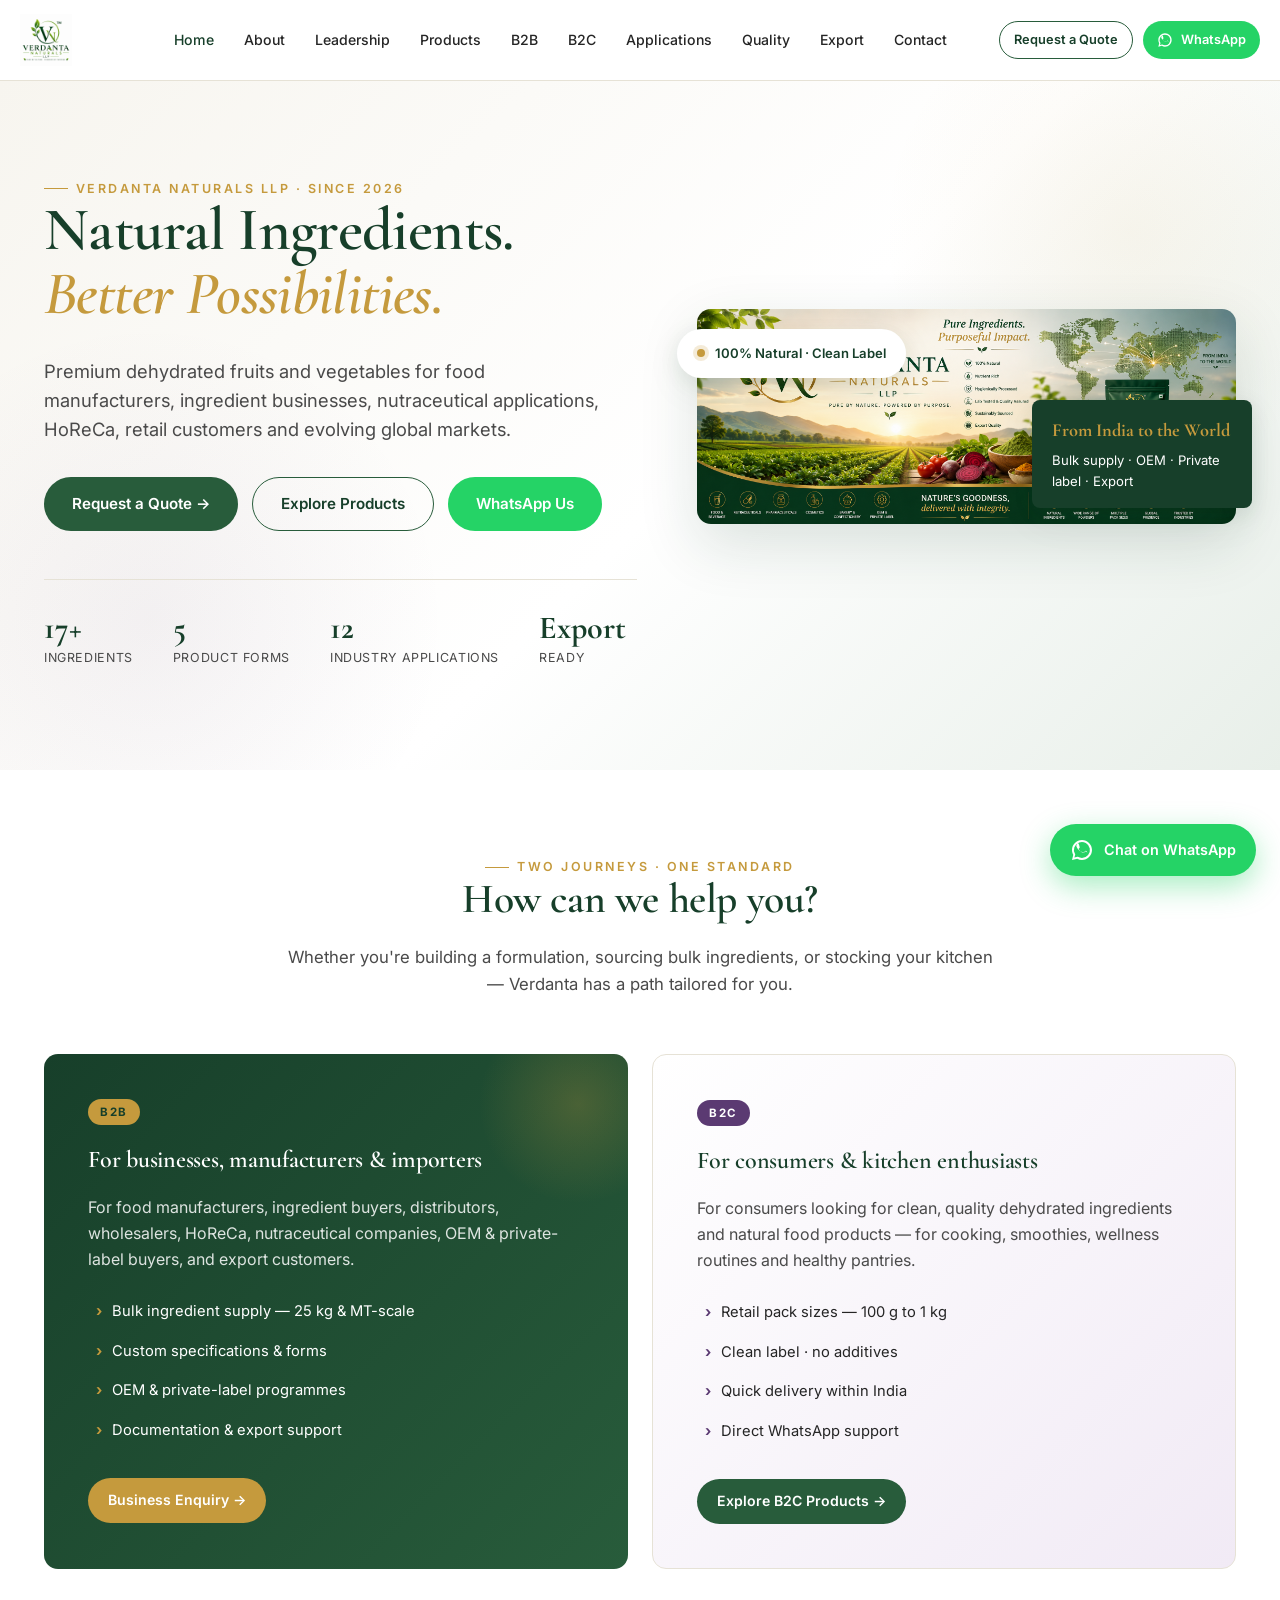
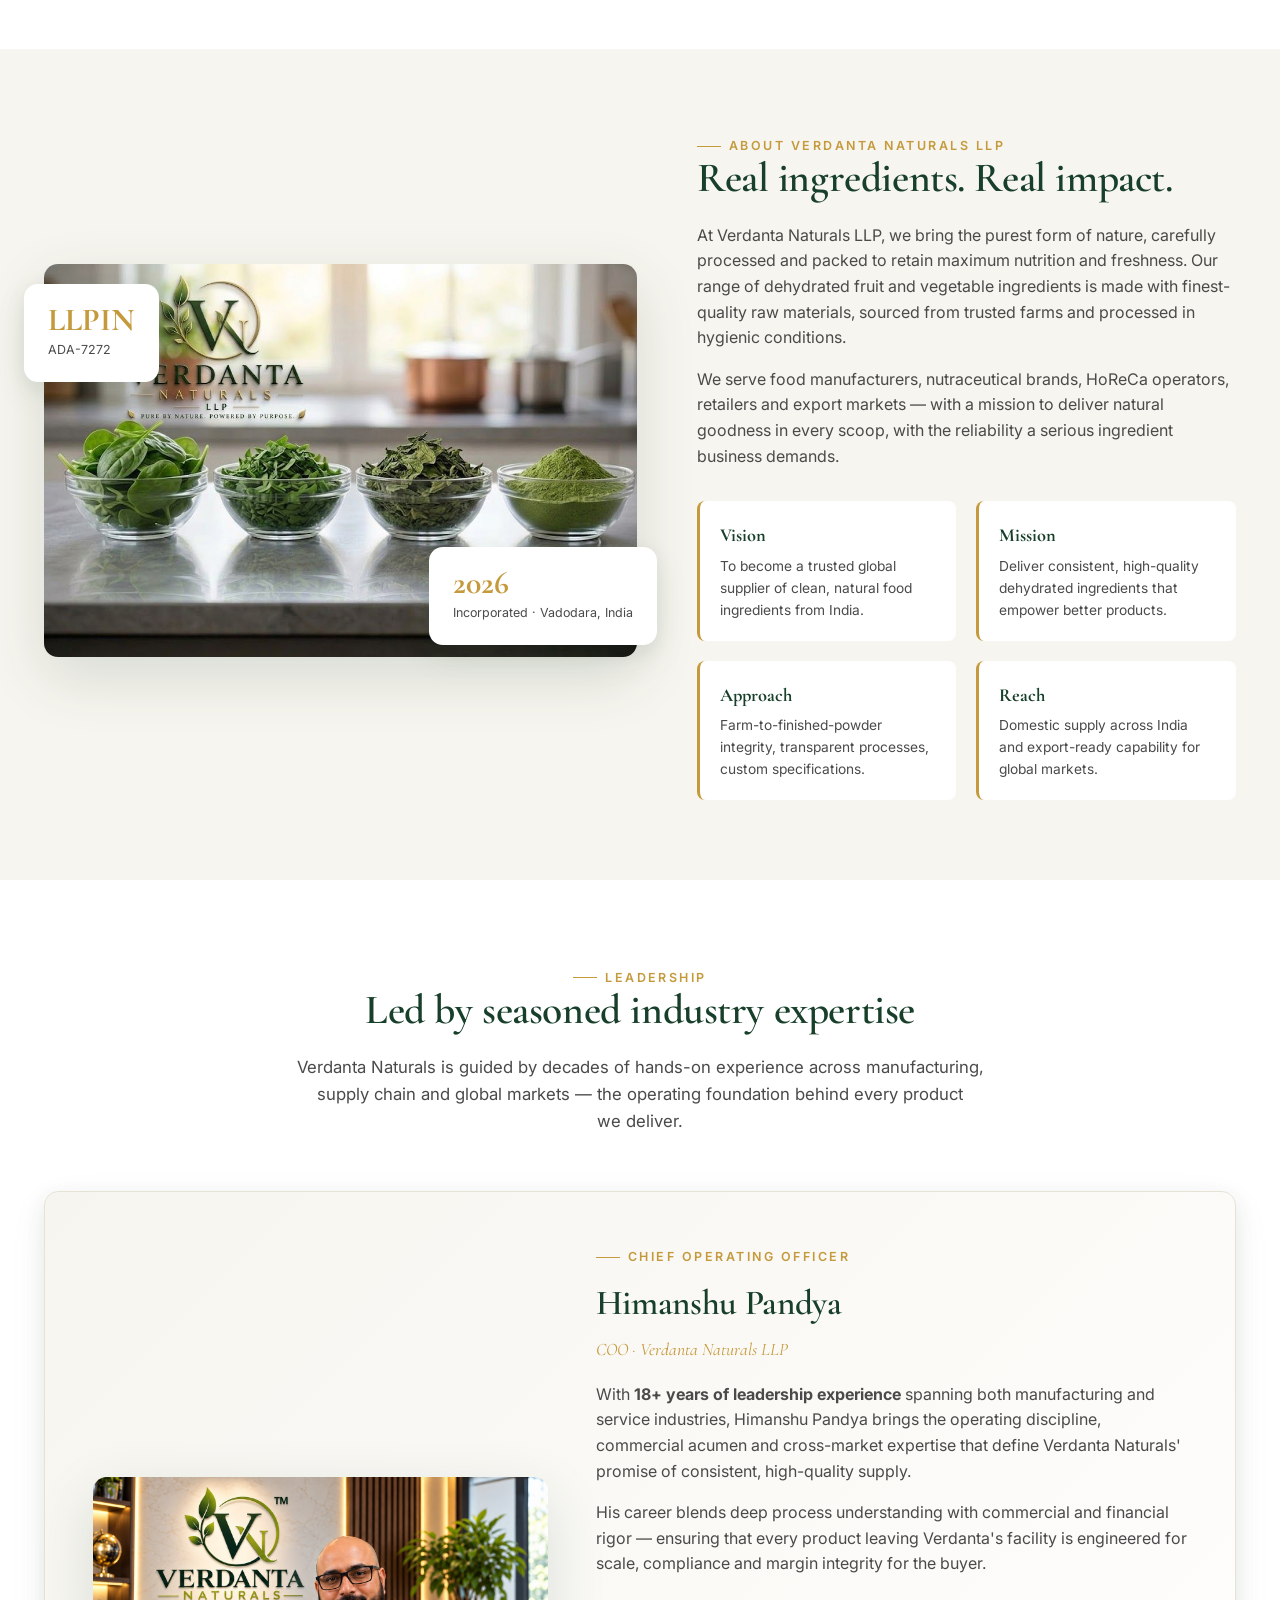
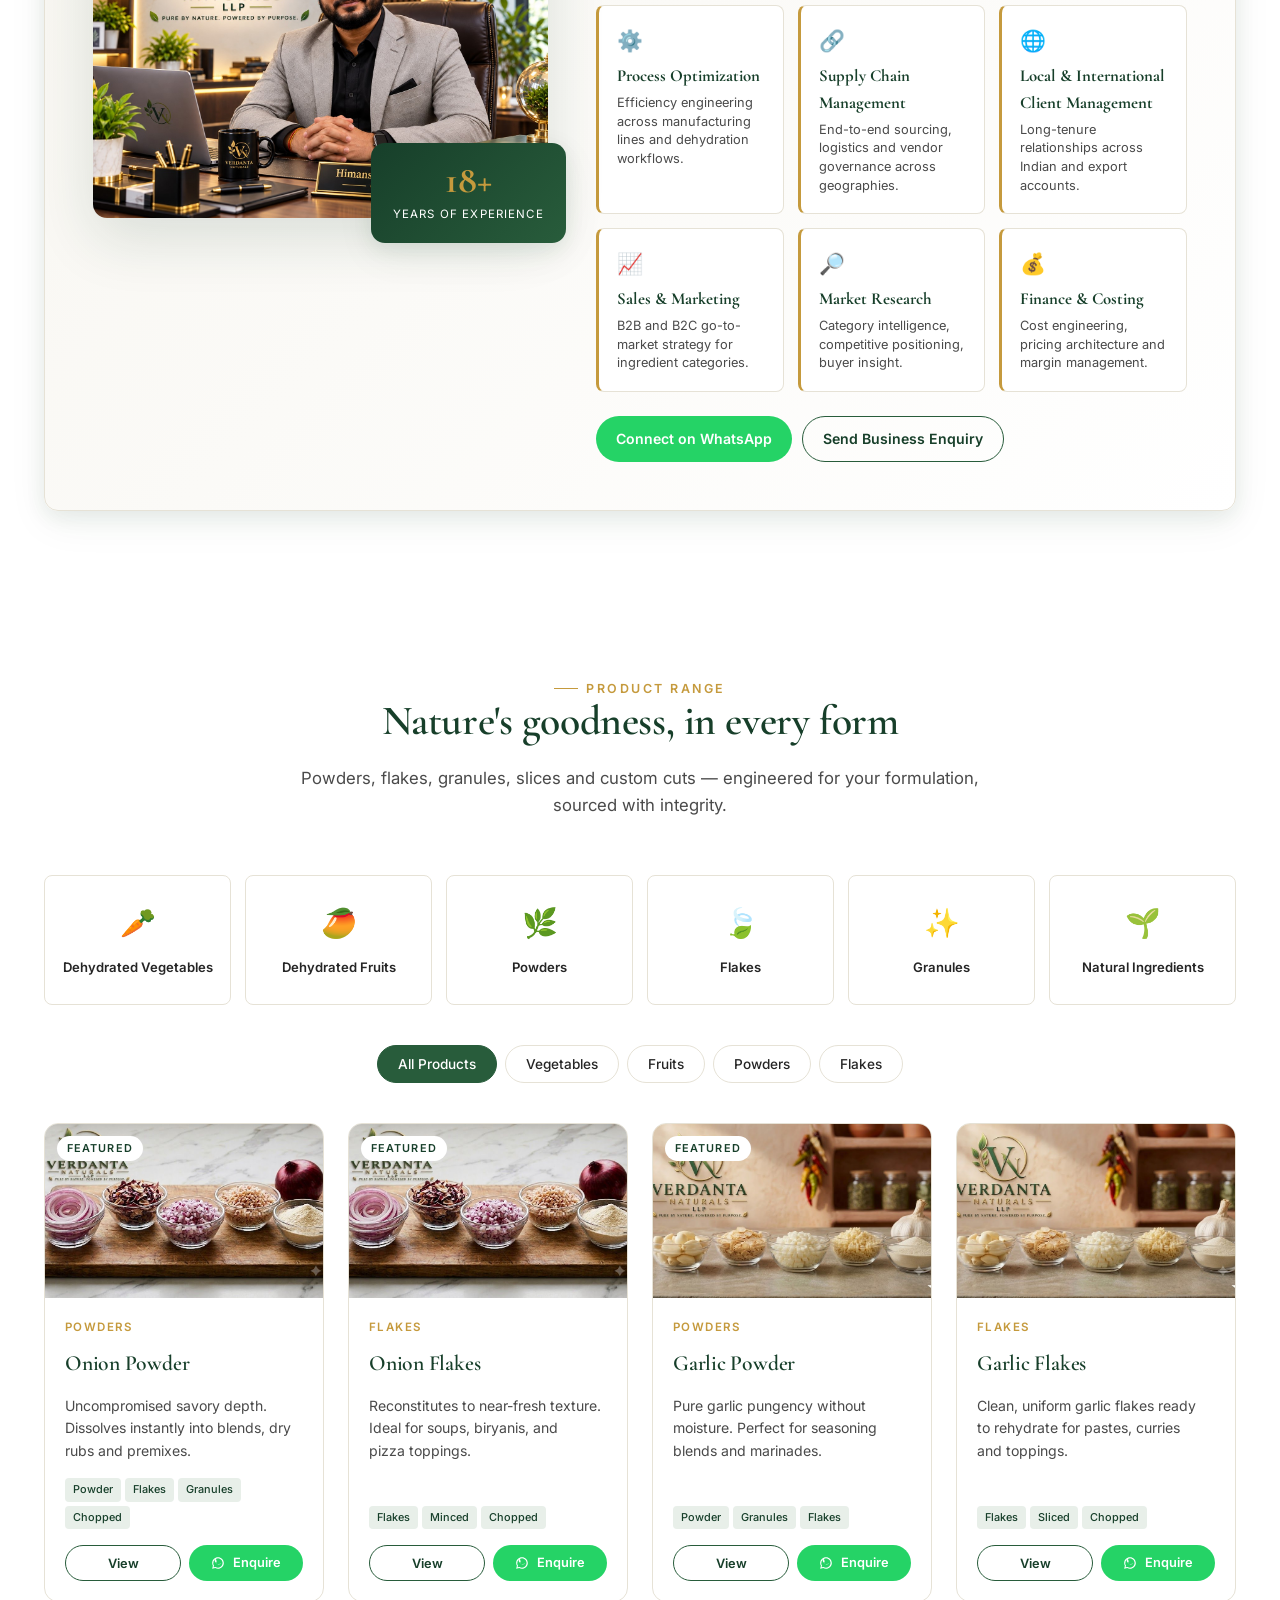
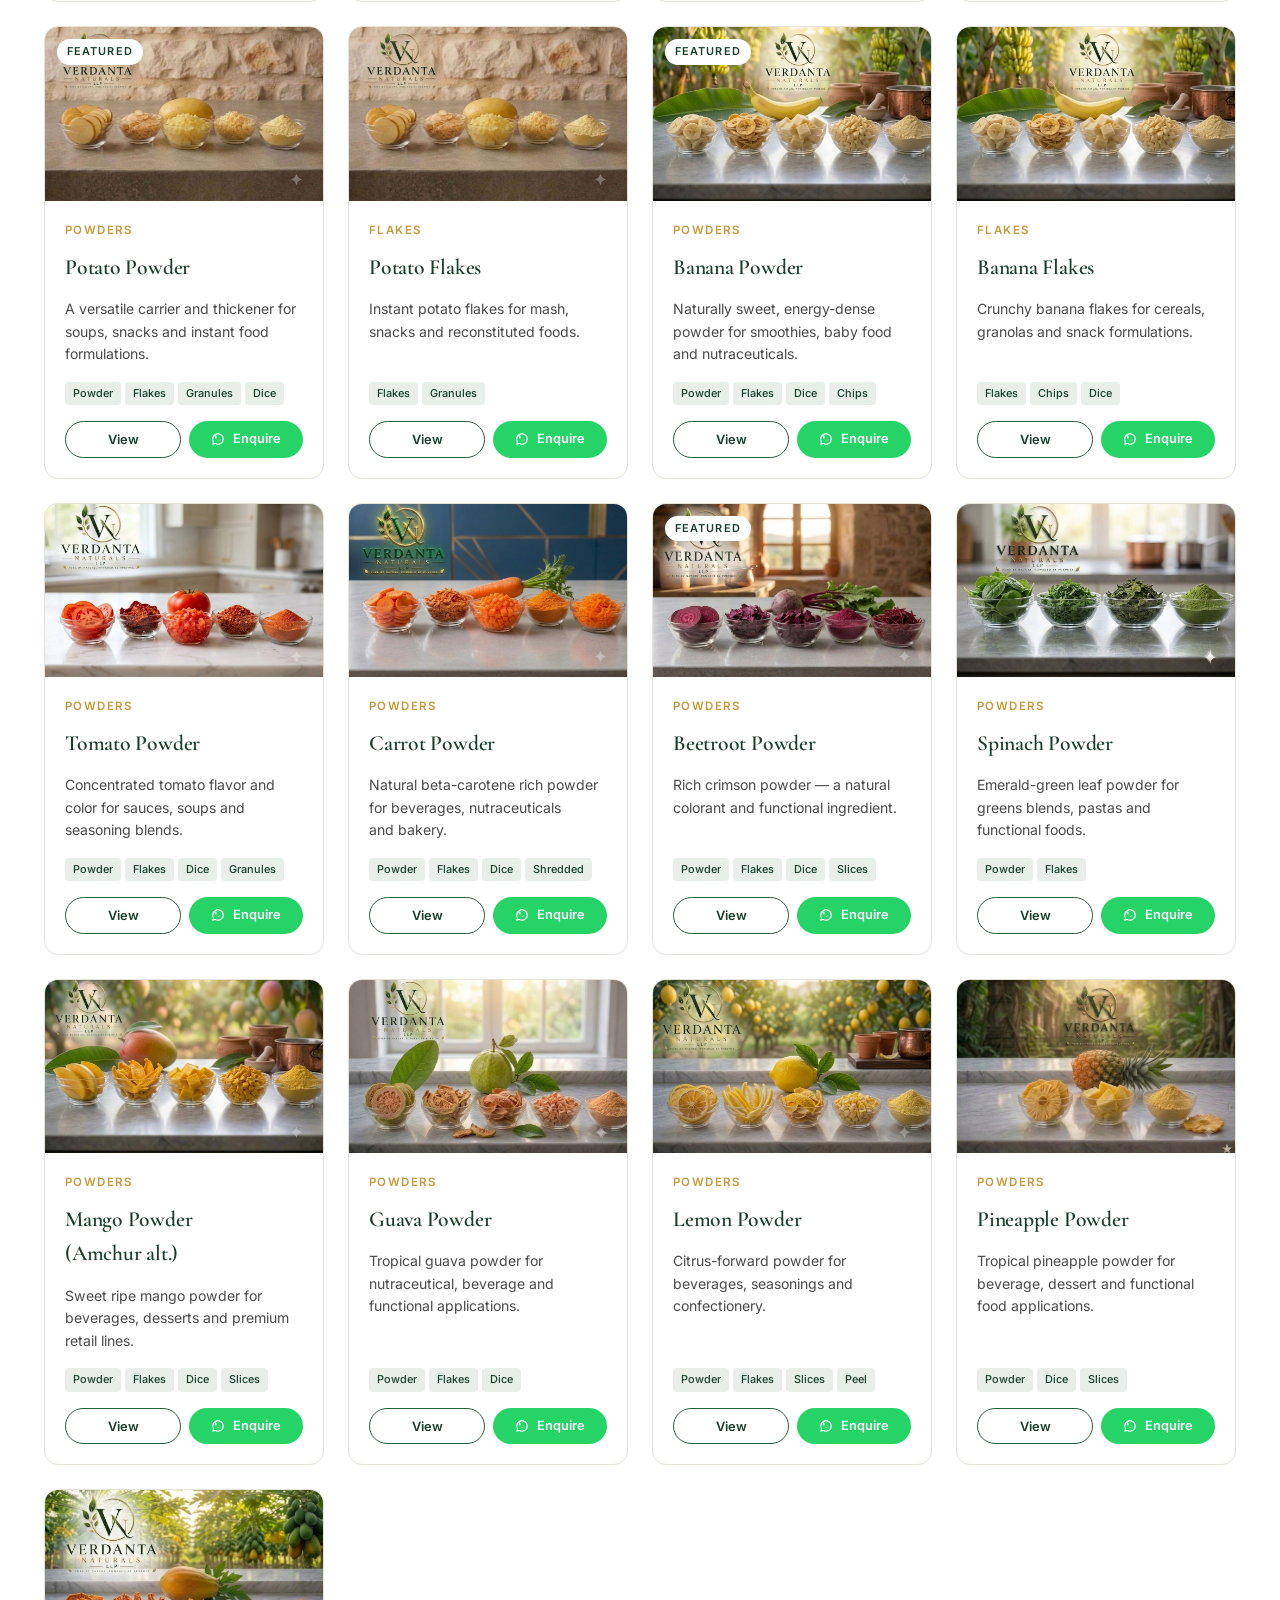
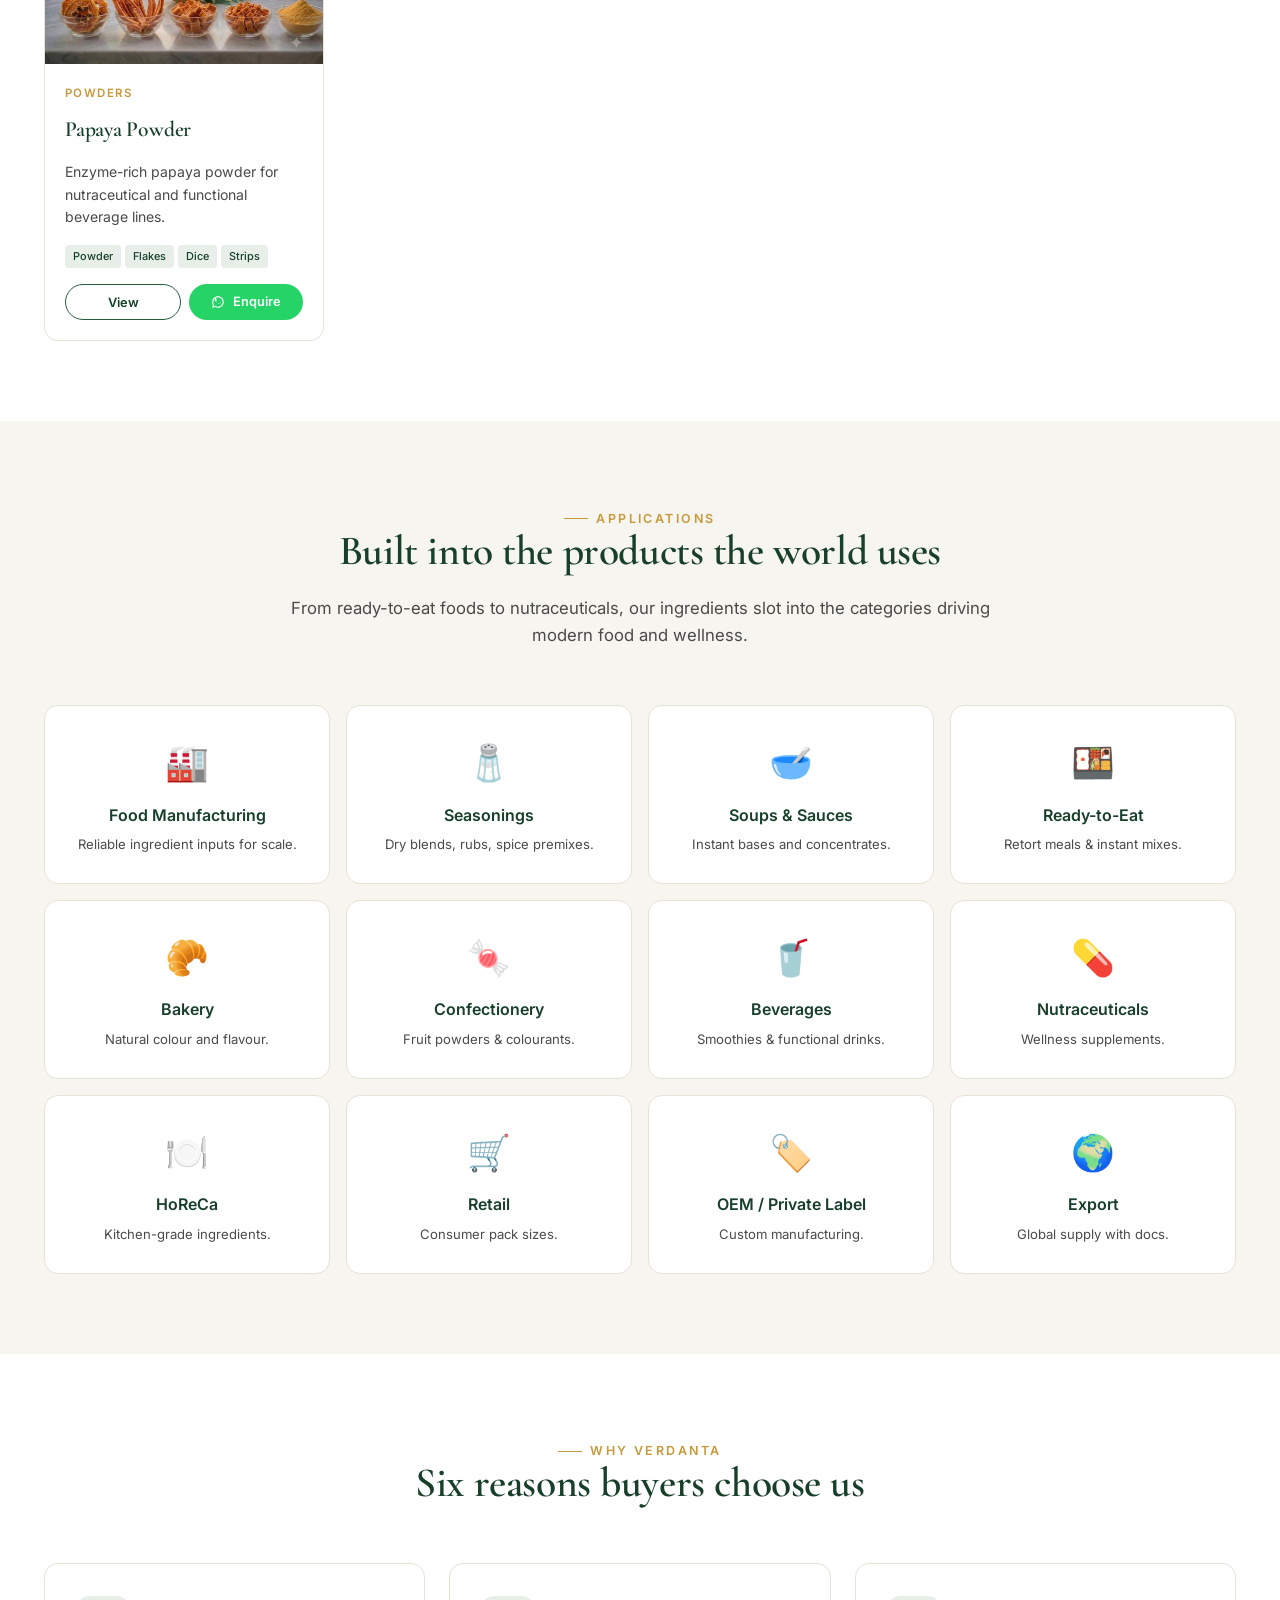
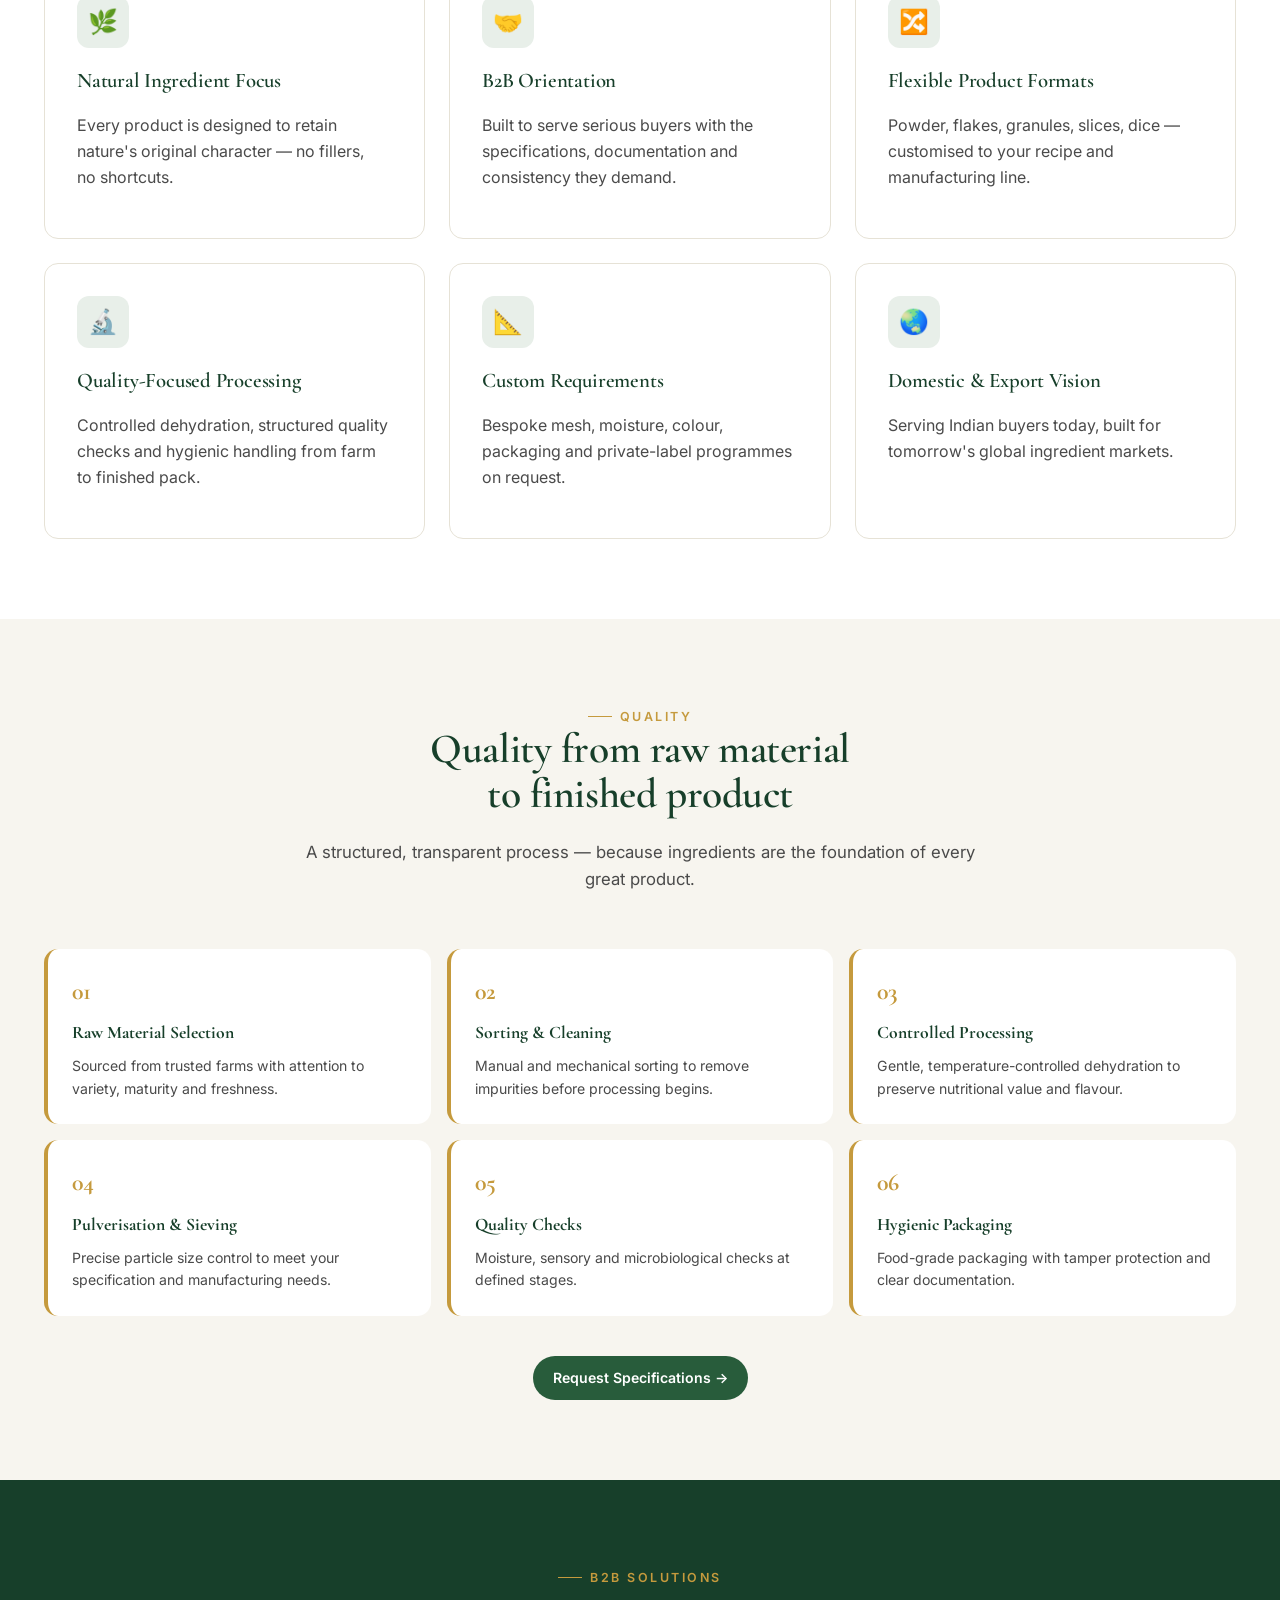
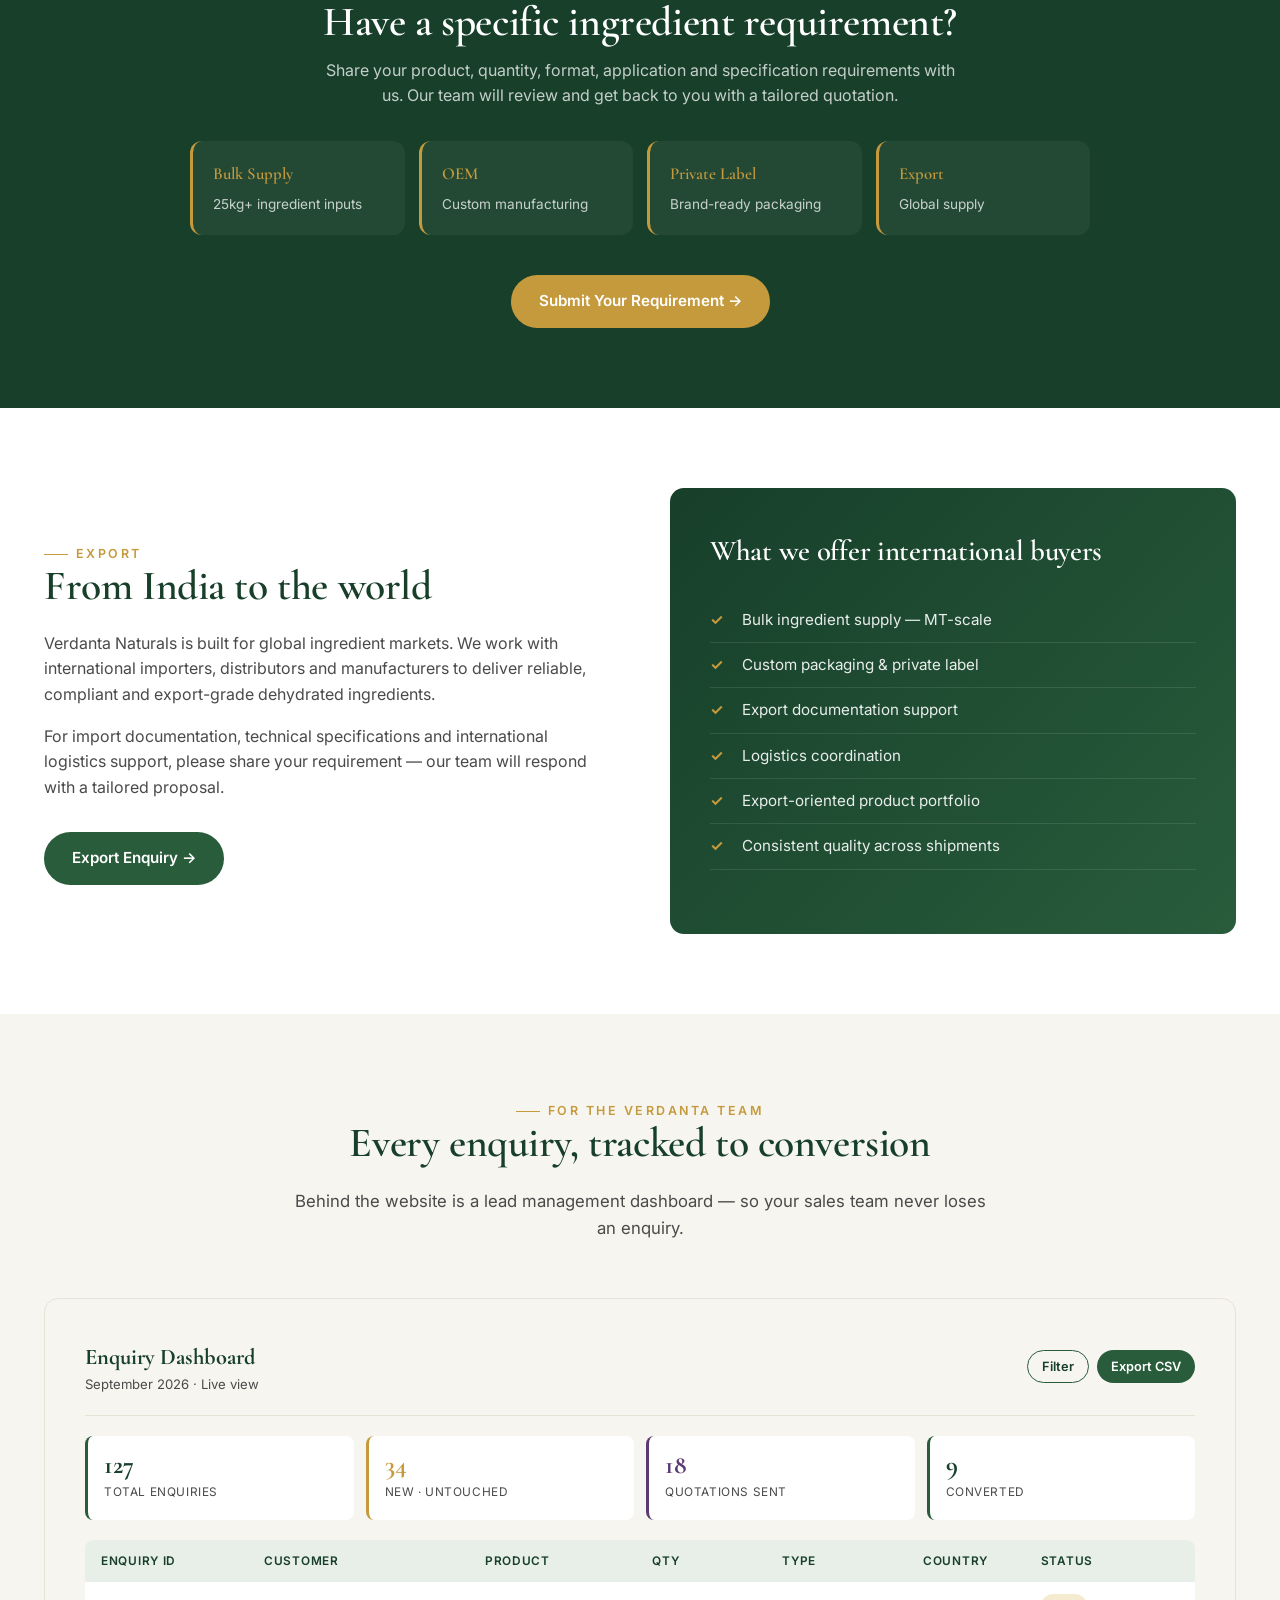
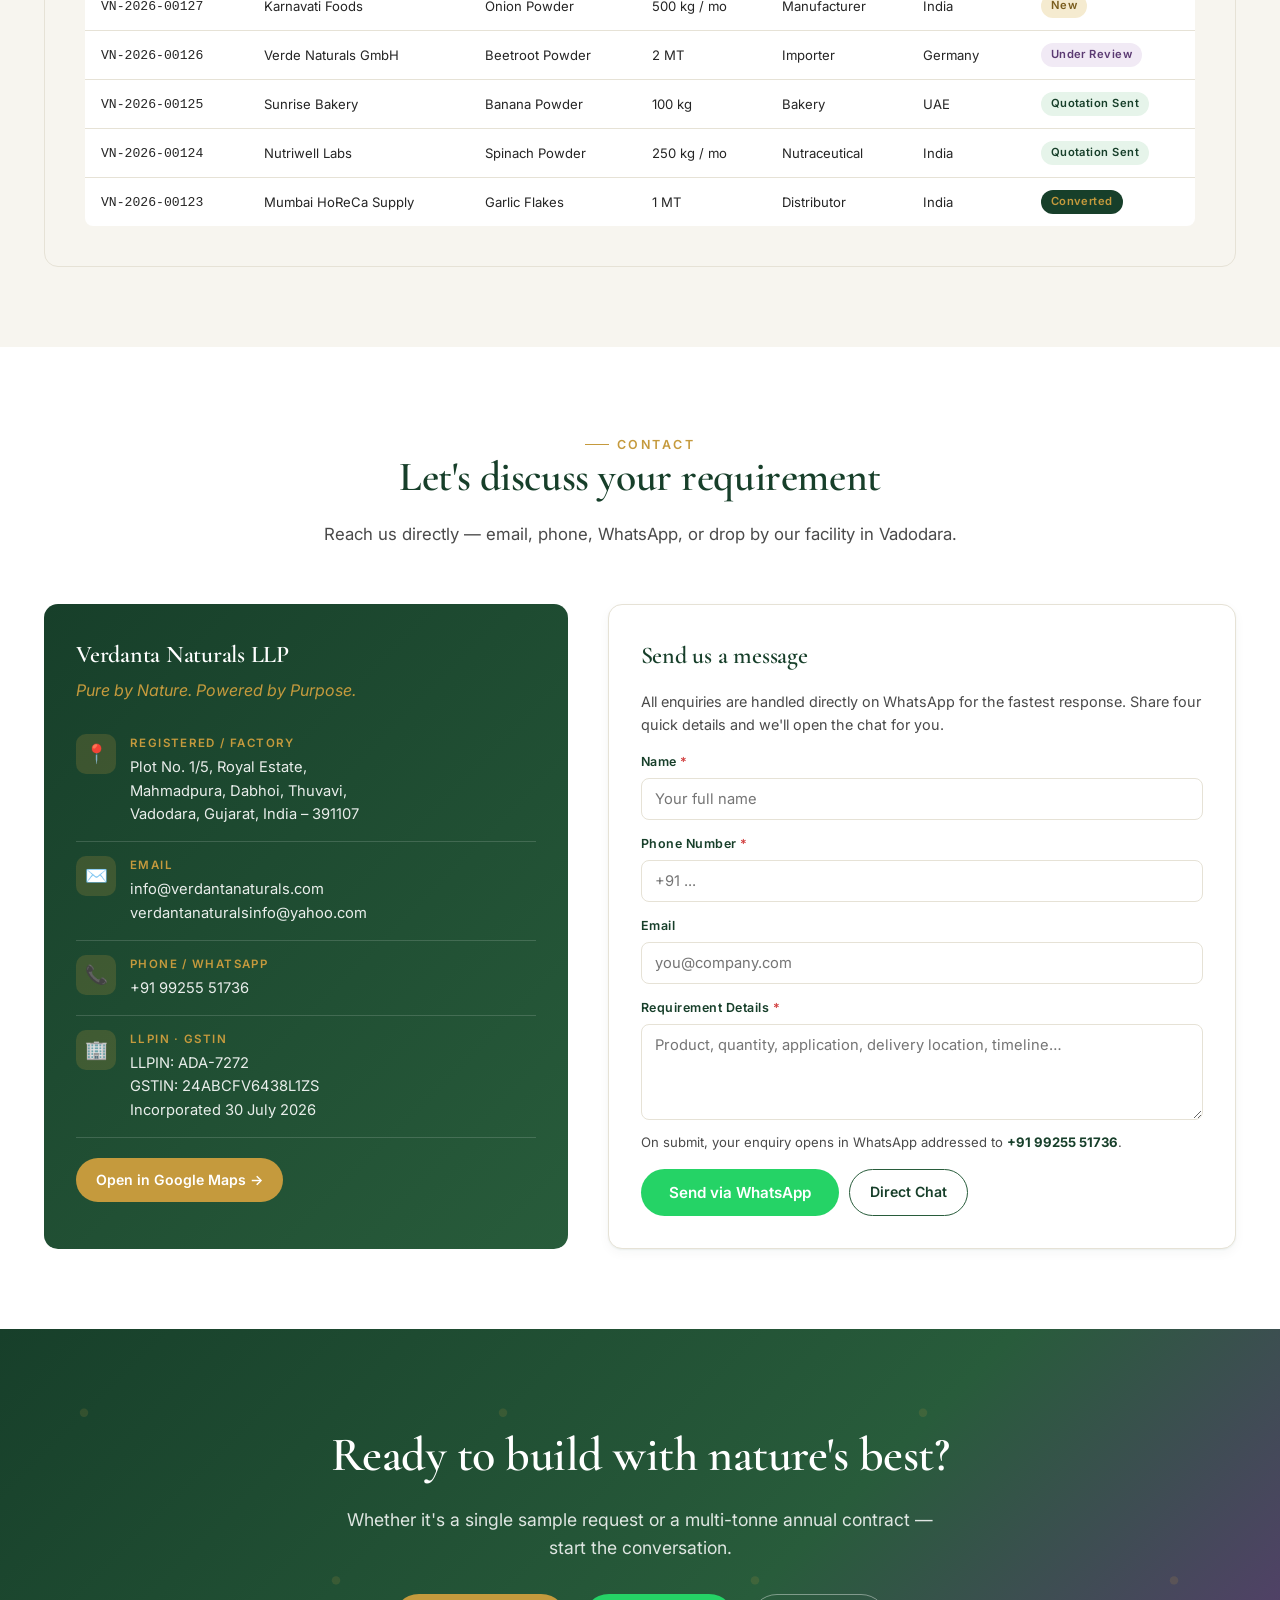
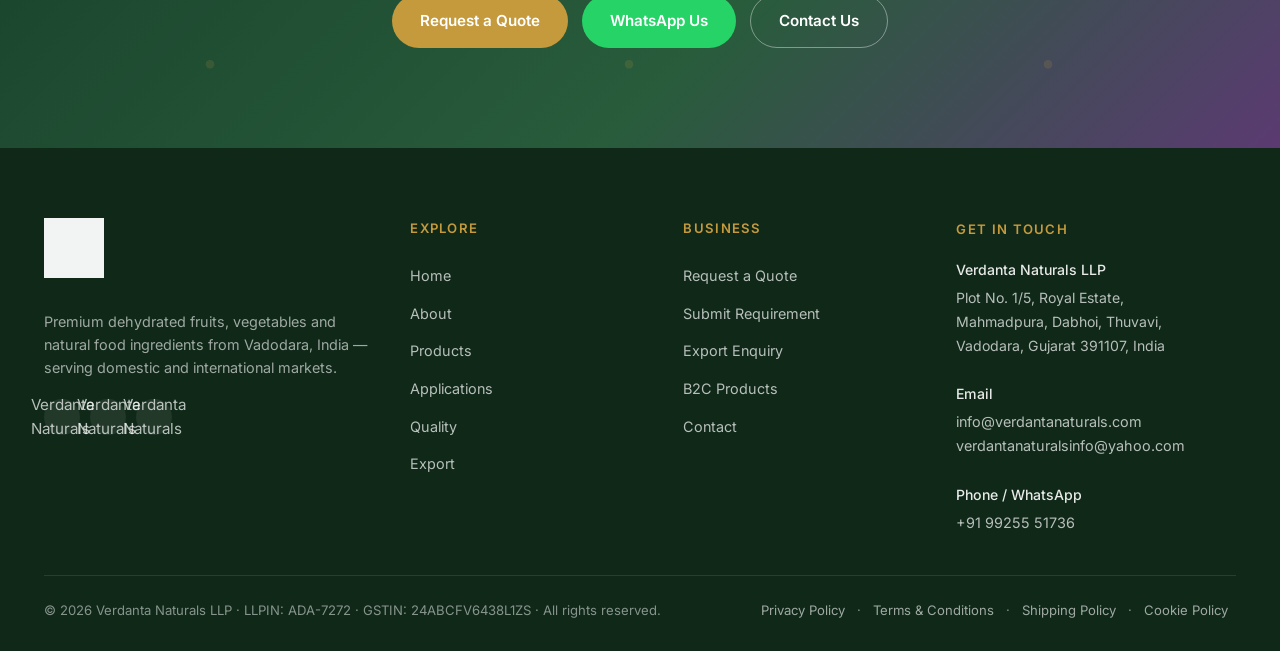
==== Verdanta Naturals.html @ 97bc2a4e "Add files via upload" ====
<!doctype html>
<html lang="en">
<head>
<meta charset="utf-8">
<meta name="viewport" content="width=device-width, initial-scale=1">
<title>Verdanta Naturals LLP — Premium Dehydrated Fruits, Vegetables & Powders | India</title>
<meta name="description" content="Verdanta Naturals LLP — B2B supplier of dehydrated fruits, vegetables, powders and flakes from Vadodara, India. Onion, garlic, potato, banana, beetroot and more. Bulk supply, OEM, private label and export.">
<meta name="keywords" content="dehydrated vegetables, onion powder supplier, garlic powder supplier, dehydrated fruits, food ingredient manufacturer India, Vadodara, Gujarat, export">
<link rel="preconnect" href="https://fonts.googleapis.com">
<link rel="preconnect" href="https://fonts.gstatic.com" crossorigin>
<link href="https://fonts.googleapis.com/css2?family=Cormorant+Garamond:wght@500;600;700&family=Inter:wght@300;400;500;600;700&display=swap" rel="stylesheet">
<link rel="stylesheet" href="css/site.css">
<link rel="icon" href="assets/logo.png">
</head>
<body>

<!-- ===================== HEADER ===================== -->
<header class="hdr">
  <div class="container hdr-inner">
    <a class="brand" href="#home">
      <img src="assets/logo.png" alt="Verdanta Naturals LLP logo" class="brand-logo-lg">
    </a>
    <nav class="nav">
      <a href="#home" class="active">Home</a>
      <a href="#about">About</a>
      <a href="#leadership">Leadership</a>
      <a href="#products">Products</a>
      <a href="#b2b">B2B</a>
      <a href="#b2c">B2C</a>
      <a href="#applications">Applications</a>
      <a href="#quality">Quality</a>
      <a href="#export">Export</a>
      <a href="#contact">Contact</a>
    </nav>
    <div class="hdr-cta">
      <a class="btn btn-ghost btn-sm" href="#" data-quick>Request a Quote</a>
      <a class="btn btn-wa btn-sm" href="https://wa.me/919925551736" target="_blank" aria-label="WhatsApp us">
        <svg style="width:16px;height:16px;" viewBox="0 0 24 24" fill="currentColor"><path d="M17.5 14.4c-.3-.15-1.8-.9-2.1-1s-.5-.15-.7.15-.8 1-1 1.2-.4.2-.7.05c-1.8-.9-3-1.6-4.2-3.6-.3-.55.3-.5.9-1.7.1-.2 0-.4-.05-.55S9 6.5 8.8 6c-.2-.5-.4-.4-.55-.4h-.5c-.15 0-.4.05-.6.3-.2.25-.8.8-.8 1.9s.8 2.2 1 2.4c.15.2 1.7 2.6 4.1 3.6 1.5.65 2.1.7 2.8.6.4-.05 1.35-.55 1.55-1.1.2-.55.2-1 .15-1.1-.05-.1-.25-.15-.55-.3zM12 2C6.5 2 2 6.5 2 12c0 1.75.5 3.4 1.3 4.85L2 22l5.25-1.35A9.94 9.94 0 0012 22c5.5 0 10-4.5 10-10S17.5 2 12 2zm0 18a8 8 0 01-4.15-1.15l-.3-.2-3.15.8.85-3.05-.2-.3A8 8 0 1112 20z"/></svg>
        WhatsApp
      </a>
    </div>
    <button class="menu-toggle" aria-label="Menu">☰</button>
  </div>
</header>

<!-- ===================== HERO ===================== -->
<section class="hero" id="home">
  <div class="container">
    <div class="hero-grid">
      <div>
        <span class="eyebrow">Verdanta Naturals LLP · Since 2026</span>
        <h1>Natural Ingredients. <span class="acc">Better Possibilities.</span></h1>
        <p class="lede">Premium dehydrated fruits and vegetables for food manufacturers, ingredient businesses, nutraceutical applications, HoReCa, retail customers and evolving global markets.</p>
        <div class="hero-ctas">
          <a class="btn btn-primary btn-lg" href="#" data-quick>Request a Quote →</a>
          <a class="btn btn-ghost btn-lg" href="#products">Explore Products</a>
          <a class="btn btn-wa btn-lg" href="https://wa.me/919925551736" target="_blank">WhatsApp Us</a>
        </div>
        <div class="hero-stats">
          <div class="stat"><b>17+</b><span>Ingredients</span></div>
          <div class="stat"><b>5</b><span>Product Forms</span></div>
          <div class="stat"><b>12</b><span>Industry Applications</span></div>
          <div class="stat"><b>Export</b><span>Ready</span></div>
        </div>
      </div>
      <div class="hero-visual">
        <img src="assets/hero.jpg" alt="Verdanta Naturals — premium dehydrated fruit and vegetable ingredients from India">
        <div class="hero-badge">100% Natural · Clean Label</div>
        <div class="hero-badge-2"><b>From India to the World</b>Bulk supply · OEM · Private label · Export</div>
      </div>
    </div>
  </div>
</section>

<!-- ===================== B2B / B2C SPLIT ===================== -->
<section id="b2b">
  <div class="container">
    <div class="section-head">
      <span class="eyebrow">Two Journeys · One Standard</span>
      <h2>How can we help you?</h2>
      <p>Whether you're building a formulation, sourcing bulk ingredients, or stocking your kitchen — Verdanta has a path tailored for you.</p>
    </div>
    <div class="split">
      <div class="split-card b2b">
        <span class="tag">B2B</span>
        <h3>For businesses, manufacturers &amp; importers</h3>
        <p>For food manufacturers, ingredient buyers, distributors, wholesalers, HoReCa, nutraceutical companies, OEM &amp; private-label buyers, and export customers.</p>
        <ul>
          <li>Bulk ingredient supply — 25 kg &amp; MT-scale</li>
          <li>Custom specifications &amp; forms</li>
          <li>OEM &amp; private-label programmes</li>
          <li>Documentation &amp; export support</li>
        </ul>
        <a href="#" class="btn btn-gold" data-quick>Business Enquiry →</a>
      </div>
      <div class="split-card b2c" id="b2c">
        <span class="tag">B2C</span>
        <h3>For consumers &amp; kitchen enthusiasts</h3>
        <p>For consumers looking for clean, quality dehydrated ingredients and natural food products — for cooking, smoothies, wellness routines and healthy pantries.</p>
        <ul>
          <li>Retail pack sizes — 100 g to 1 kg</li>
          <li>Clean label · no additives</li>
          <li>Quick delivery within India</li>
          <li>Direct WhatsApp support</li>
        </ul>
        <a href="#products" class="btn btn-primary">Explore B2C Products →</a>
      </div>
    </div>
  </div>
</section>

<!-- ===================== ABOUT ===================== -->
<section class="section-alt" id="about">
  <div class="container">
    <div class="about-grid">
      <div class="about-visual">
        <img src="assets/spinach.jpg" alt="Natural dehydrated ingredients on marble surface">
        <div class="about-badge b1"><b>LLPIN</b><span>ADA-7272</span></div>
        <div class="about-badge b2"><b>2026</b><span>Incorporated · Vadodara, India</span></div>
      </div>
      <div>
        <span class="eyebrow">About Verdanta Naturals LLP</span>
        <h2>Real ingredients. Real impact.</h2>
        <p>At Verdanta Naturals LLP, we bring the purest form of nature, carefully processed and packed to retain maximum nutrition and freshness. Our range of dehydrated fruit and vegetable ingredients is made with finest-quality raw materials, sourced from trusted farms and processed in hygienic conditions.</p>
        <p>We serve food manufacturers, nutraceutical brands, HoReCa operators, retailers and export markets — with a mission to deliver natural goodness in every scoop, with the reliability a serious ingredient business demands.</p>
        <div class="pillars">
          <div class="pillar"><h4>Vision</h4><p>To become a trusted global supplier of clean, natural food ingredients from India.</p></div>
          <div class="pillar"><h4>Mission</h4><p>Deliver consistent, high-quality dehydrated ingredients that empower better products.</p></div>
          <div class="pillar"><h4>Approach</h4><p>Farm-to-finished-powder integrity, transparent processes, custom specifications.</p></div>
          <div class="pillar"><h4>Reach</h4><p>Domestic supply across India and export-ready capability for global markets.</p></div>
        </div>
      </div>
    </div>
  </div>
</section>

<!-- ===================== LEADERSHIP / COO ===================== -->
<section id="leadership">
  <div class="container">
    <div class="section-head">
      <span class="eyebrow">Leadership</span>
      <h2>Led by seasoned industry expertise</h2>
      <p>Verdanta Naturals is guided by decades of hands-on experience across manufacturing, supply chain and global markets — the operating foundation behind every product we deliver.</p>
    </div>
    <div class="leader-card">
      <div class="leader-photo">
        <img src="assets/ceo-himanshu.jpg" alt="Himanshu Pandya — Chief Operating Officer, Verdanta Naturals LLP">
        <div class="leader-badge"><b>18+</b><span>Years of Experience</span></div>
      </div>
      <div class="leader-body">
        <span class="eyebrow">Chief Operating Officer</span>
        <h3 style="font-size:2.2rem;margin:8px 0 4px;">Himanshu Pandya</h3>
        <div style="color:var(--gold);font-style:italic;font-family:'Cormorant Garamond',serif;font-size:1.1rem;margin-bottom:18px;">COO · Verdanta Naturals LLP</div>
        <p>With <b>18+ years of leadership experience</b> spanning both manufacturing and service industries, Himanshu Pandya brings the operating discipline, commercial acumen and cross-market expertise that define Verdanta Naturals' promise of consistent, high-quality supply.</p>
        <p>His career blends deep process understanding with commercial and financial rigor — ensuring that every product leaving Verdanta's facility is engineered for scale, compliance and margin integrity for the buyer.</p>

        <div class="exp-grid">
          <div class="exp-item"><div class="exp-ic">⚙️</div><h4>Process Optimization</h4><p>Efficiency engineering across manufacturing lines and dehydration workflows.</p></div>
          <div class="exp-item"><div class="exp-ic">🔗</div><h4>Supply Chain Management</h4><p>End-to-end sourcing, logistics and vendor governance across geographies.</p></div>
          <div class="exp-item"><div class="exp-ic">🌐</div><h4>Local &amp; International Client Management</h4><p>Long-tenure relationships across Indian and export accounts.</p></div>
          <div class="exp-item"><div class="exp-ic">📈</div><h4>Sales &amp; Marketing</h4><p>B2B and B2C go-to-market strategy for ingredient categories.</p></div>
          <div class="exp-item"><div class="exp-ic">🔎</div><h4>Market Research</h4><p>Category intelligence, competitive positioning, buyer insight.</p></div>
          <div class="exp-item"><div class="exp-ic">💰</div><h4>Finance &amp; Costing</h4><p>Cost engineering, pricing architecture and margin management.</p></div>
        </div>

        <div style="display:flex;gap:10px;margin-top:24px;flex-wrap:wrap;">
          <a class="btn btn-wa" href="https://wa.me/919925551736?text=Hello%20Himanshu%2C%20I'd%20like%20to%20discuss%20a%20business%20opportunity%20with%20Verdanta%20Naturals." target="_blank">Connect on WhatsApp</a>
          <a class="btn btn-ghost" href="#" data-quick>Send Business Enquiry</a>
        </div>
      </div>
    </div>
  </div>
</section>

<!-- ===================== PRODUCT CATEGORIES ===================== -->
<section id="products">
  <div class="container">
    <div class="section-head">
      <span class="eyebrow">Product Range</span>
      <h2>Nature's goodness, in every form</h2>
      <p>Powders, flakes, granules, slices and custom cuts — engineered for your formulation, sourced with integrity.</p>
    </div>

    <div class="cat-grid" style="margin-bottom:40px;">
      <div class="cat-item" onclick="document.querySelector('[data-filter=Vegetables]').click()"><span class="ic">🥕</span><span class="lb">Dehydrated Vegetables</span></div>
      <div class="cat-item" onclick="document.querySelector('[data-filter=Fruits]').click()"><span class="ic">🥭</span><span class="lb">Dehydrated Fruits</span></div>
      <div class="cat-item" onclick="document.querySelector('[data-filter=Powders]').click()"><span class="ic">🌿</span><span class="lb">Powders</span></div>
      <div class="cat-item" onclick="document.querySelector('[data-filter=Flakes]').click()"><span class="ic">🍃</span><span class="lb">Flakes</span></div>
      <div class="cat-item" onclick="document.querySelector('[data-filter=Flakes]').click()"><span class="ic">✨</span><span class="lb">Granules</span></div>
      <div class="cat-item" onclick="document.querySelector('[data-filter=All]').click()"><span class="ic">🌱</span><span class="lb">Natural Ingredients</span></div>
    </div>

    <div class="product-filters" id="p-filters">
      <button class="filter-chip active" data-filter="All">All Products</button>
      <button class="filter-chip" data-filter="Vegetables">Vegetables</button>
      <button class="filter-chip" data-filter="Fruits">Fruits</button>
      <button class="filter-chip" data-filter="Powders">Powders</button>
      <button class="filter-chip" data-filter="Flakes">Flakes</button>
    </div>

    <div class="p-grid" id="p-grid"></div>
  </div>
</section>

<!-- ===================== APPLICATIONS ===================== -->
<section class="section-alt" id="applications">
  <div class="container">
    <div class="section-head">
      <span class="eyebrow">Applications</span>
      <h2>Built into the products the world uses</h2>
      <p>From ready-to-eat foods to nutraceuticals, our ingredients slot into the categories driving modern food and wellness.</p>
    </div>
    <div class="apps-grid">
      <div class="app-card"><span class="ic">🏭</span><h4>Food Manufacturing</h4><p>Reliable ingredient inputs for scale.</p></div>
      <div class="app-card"><span class="ic">🧂</span><h4>Seasonings</h4><p>Dry blends, rubs, spice premixes.</p></div>
      <div class="app-card"><span class="ic">🥣</span><h4>Soups & Sauces</h4><p>Instant bases and concentrates.</p></div>
      <div class="app-card"><span class="ic">🍱</span><h4>Ready-to-Eat</h4><p>Retort meals & instant mixes.</p></div>
      <div class="app-card"><span class="ic">🥐</span><h4>Bakery</h4><p>Natural colour and flavour.</p></div>
      <div class="app-card"><span class="ic">🍬</span><h4>Confectionery</h4><p>Fruit powders & colourants.</p></div>
      <div class="app-card"><span class="ic">🥤</span><h4>Beverages</h4><p>Smoothies & functional drinks.</p></div>
      <div class="app-card"><span class="ic">💊</span><h4>Nutraceuticals</h4><p>Wellness supplements.</p></div>
      <div class="app-card"><span class="ic">🍽️</span><h4>HoReCa</h4><p>Kitchen-grade ingredients.</p></div>
      <div class="app-card"><span class="ic">🛒</span><h4>Retail</h4><p>Consumer pack sizes.</p></div>
      <div class="app-card"><span class="ic">🏷️</span><h4>OEM / Private Label</h4><p>Custom manufacturing.</p></div>
      <div class="app-card"><span class="ic">🌍</span><h4>Export</h4><p>Global supply with docs.</p></div>
    </div>
  </div>
</section>

<!-- ===================== WHY VERDANTA ===================== -->
<section>
  <div class="container">
    <div class="section-head">
      <span class="eyebrow">Why Verdanta</span>
      <h2>Six reasons buyers choose us</h2>
    </div>
    <div class="why-grid">
      <div class="why-item"><div class="why-ic">🌿</div><h3 style="font-size:1.3rem;">Natural Ingredient Focus</h3><p>Every product is designed to retain nature's original character — no fillers, no shortcuts.</p></div>
      <div class="why-item"><div class="why-ic">🤝</div><h3 style="font-size:1.3rem;">B2B Orientation</h3><p>Built to serve serious buyers with the specifications, documentation and consistency they demand.</p></div>
      <div class="why-item"><div class="why-ic">🔀</div><h3 style="font-size:1.3rem;">Flexible Product Formats</h3><p>Powder, flakes, granules, slices, dice — customised to your recipe and manufacturing line.</p></div>
      <div class="why-item"><div class="why-ic">🔬</div><h3 style="font-size:1.3rem;">Quality-Focused Processing</h3><p>Controlled dehydration, structured quality checks and hygienic handling from farm to finished pack.</p></div>
      <div class="why-item"><div class="why-ic">📐</div><h3 style="font-size:1.3rem;">Custom Requirements</h3><p>Bespoke mesh, moisture, colour, packaging and private-label programmes on request.</p></div>
      <div class="why-item"><div class="why-ic">🌏</div><h3 style="font-size:1.3rem;">Domestic & Export Vision</h3><p>Serving Indian buyers today, built for tomorrow's global ingredient markets.</p></div>
    </div>
  </div>
</section>

<!-- ===================== QUALITY ===================== -->
<section class="section-alt" id="quality">
  <div class="container">
    <div class="section-head">
      <span class="eyebrow">Quality</span>
      <h2>Quality from raw material to finished product</h2>
      <p>A structured, transparent process — because ingredients are the foundation of every great product.</p>
    </div>
    <div class="quality-flow">
      <div class="q-step"><b>01</b><h4>Raw Material Selection</h4><p>Sourced from trusted farms with attention to variety, maturity and freshness.</p></div>
      <div class="q-step"><b>02</b><h4>Sorting & Cleaning</h4><p>Manual and mechanical sorting to remove impurities before processing begins.</p></div>
      <div class="q-step"><b>03</b><h4>Controlled Processing</h4><p>Gentle, temperature-controlled dehydration to preserve nutritional value and flavour.</p></div>
      <div class="q-step"><b>04</b><h4>Pulverisation & Sieving</h4><p>Precise particle size control to meet your specification and manufacturing needs.</p></div>
      <div class="q-step"><b>05</b><h4>Quality Checks</h4><p>Moisture, sensory and microbiological checks at defined stages.</p></div>
      <div class="q-step"><b>06</b><h4>Hygienic Packaging</h4><p>Food-grade packaging with tamper protection and clear documentation.</p></div>
    </div>
    <div style="text-align:center;margin-top:40px;">
      <a href="#" class="btn btn-primary" data-quick>Request Specifications →</a>
    </div>
  </div>
</section>

<!-- ===================== B2B SUBMIT REQUIREMENT ===================== -->
<section class="section-dark">
  <div class="container" style="text-align:center;">
    <span class="eyebrow" style="color:var(--gold);">B2B Solutions</span>
    <h2 style="max-width:720px;margin:12px auto;">Have a specific ingredient requirement?</h2>
    <p style="max-width:640px;margin:0 auto 32px;">Share your product, quantity, format, application and specification requirements with us. Our team will review and get back to you with a tailored quotation.</p>
    <div style="display:grid;grid-template-columns:repeat(4,1fr);gap:14px;max-width:900px;margin:0 auto 40px;text-align:left;">
      <div style="padding:20px;background:rgba(255,255,255,.05);border-radius:12px;border-left:3px solid var(--gold);"><h4 style="color:var(--gold);margin:0 0 6px;font-family:'Cormorant Garamond',serif;text-transform:none;letter-spacing:0;">Bulk Supply</h4><p style="color:rgba(255,255,255,.75);font-size:.85rem;margin:0;">25kg+ ingredient inputs</p></div>
      <div style="padding:20px;background:rgba(255,255,255,.05);border-radius:12px;border-left:3px solid var(--gold);"><h4 style="color:var(--gold);margin:0 0 6px;font-family:'Cormorant Garamond',serif;text-transform:none;letter-spacing:0;">OEM</h4><p style="color:rgba(255,255,255,.75);font-size:.85rem;margin:0;">Custom manufacturing</p></div>
      <div style="padding:20px;background:rgba(255,255,255,.05);border-radius:12px;border-left:3px solid var(--gold);"><h4 style="color:var(--gold);margin:0 0 6px;font-family:'Cormorant Garamond',serif;text-transform:none;letter-spacing:0;">Private Label</h4><p style="color:rgba(255,255,255,.75);font-size:.85rem;margin:0;">Brand-ready packaging</p></div>
      <div style="padding:20px;background:rgba(255,255,255,.05);border-radius:12px;border-left:3px solid var(--gold);"><h4 style="color:var(--gold);margin:0 0 6px;font-family:'Cormorant Garamond',serif;text-transform:none;letter-spacing:0;">Export</h4><p style="color:rgba(255,255,255,.75);font-size:.85rem;margin:0;">Global supply</p></div>
    </div>
    <a href="#" class="btn btn-gold btn-lg" data-quick>Submit Your Requirement →</a>
  </div>
</section>

<!-- ===================== EXPORT ===================== -->
<section id="export">
  <div class="container">
    <div class="export-grid">
      <div>
        <span class="eyebrow">Export</span>
        <h2>From India to the world</h2>
        <p>Verdanta Naturals is built for global ingredient markets. We work with international importers, distributors and manufacturers to deliver reliable, compliant and export-grade dehydrated ingredients.</p>
        <p style="margin-top:16px;">For import documentation, technical specifications and international logistics support, please share your requirement — our team will respond with a tailored proposal.</p>
        <a href="#" class="btn btn-primary btn-lg" data-quick style="margin-top:16px;">Export Enquiry →</a>
      </div>
      <div class="export-viz">
        <h3>What we offer international buyers</h3>
        <ul class="export-features">
          <li>Bulk ingredient supply — MT-scale</li>
          <li>Custom packaging &amp; private label</li>
          <li>Export documentation support</li>
          <li>Logistics coordination</li>
          <li>Export-oriented product portfolio</li>
          <li>Consistent quality across shipments</li>
        </ul>
      </div>
    </div>
  </div>
</section>

<!-- ===================== ADMIN PREVIEW ===================== -->
<section class="section-alt" id="admin">
  <div class="container">
    <div class="section-head">
      <span class="eyebrow">For the Verdanta team</span>
      <h2>Every enquiry, tracked to conversion</h2>
      <p>Behind the website is a lead management dashboard — so your sales team never loses an enquiry.</p>
    </div>
    <div class="admin-preview">
      <div class="adm-hdr">
        <div>
          <b style="font-family:'Cormorant Garamond',serif;font-size:1.4rem;color:var(--green-deep);">Enquiry Dashboard</b>
          <div style="font-size:.82rem;color:var(--char-soft);">September 2026 · Live view</div>
        </div>
        <div style="display:flex;gap:8px;">
          <button class="btn btn-ghost btn-sm">Filter</button>
          <button class="btn btn-primary btn-sm">Export CSV</button>
        </div>
      </div>
      <div class="adm-stats">
        <div class="adm-stat"><b>127</b><span>Total Enquiries</span></div>
        <div class="adm-stat gold"><b>34</b><span>New · Untouched</span></div>
        <div class="adm-stat purple"><b>18</b><span>Quotations Sent</span></div>
        <div class="adm-stat"><b>9</b><span>Converted</span></div>
      </div>
      <div class="adm-table">
        <table>
          <thead><tr><th>Enquiry ID</th><th>Customer</th><th>Product</th><th>Qty</th><th>Type</th><th>Country</th><th>Status</th></tr></thead>
          <tbody>
            <tr><td><code>VN-2026-00127</code></td><td>Karnavati Foods</td><td>Onion Powder</td><td>500 kg / mo</td><td>Manufacturer</td><td>India</td><td><span class="pill pill-new">New</span></td></tr>
            <tr><td><code>VN-2026-00126</code></td><td>Verde Naturals GmbH</td><td>Beetroot Powder</td><td>2 MT</td><td>Importer</td><td>Germany</td><td><span class="pill pill-review">Under Review</span></td></tr>
            <tr><td><code>VN-2026-00125</code></td><td>Sunrise Bakery</td><td>Banana Powder</td><td>100 kg</td><td>Bakery</td><td>UAE</td><td><span class="pill pill-quo">Quotation Sent</span></td></tr>
            <tr><td><code>VN-2026-00124</code></td><td>Nutriwell Labs</td><td>Spinach Powder</td><td>250 kg / mo</td><td>Nutraceutical</td><td>India</td><td><span class="pill pill-quo">Quotation Sent</span></td></tr>
            <tr><td><code>VN-2026-00123</code></td><td>Mumbai HoReCa Supply</td><td>Garlic Flakes</td><td>1 MT</td><td>Distributor</td><td>India</td><td><span class="pill pill-conv">Converted</span></td></tr>
          </tbody>
        </table>
      </div>
    </div>
  </div>
</section>

<!-- ===================== CONTACT ===================== -->
<section id="contact">
  <div class="container">
    <div class="section-head">
      <span class="eyebrow">Contact</span>
      <h2>Let's discuss your requirement</h2>
      <p>Reach us directly — email, phone, WhatsApp, or drop by our facility in Vadodara.</p>
    </div>
    <div class="contact-grid">
      <div class="contact-info-card">
        <h3>Verdanta Naturals LLP</h3>
        <p style="color:var(--gold);font-style:italic;margin-top:-8px;">Pure by Nature. Powered by Purpose.</p>

        <div class="ci-row">
          <div class="ci-ic">📍</div>
          <div class="ci-txt">
            <b>Registered / Factory</b>
            Plot No. 1/5, Royal Estate,<br>Mahmadpura, Dabhoi, Thuvavi,<br>Vadodara, Gujarat, India – 391107
          </div>
        </div>
        <div class="ci-row">
          <div class="ci-ic">✉️</div>
          <div class="ci-txt">
            <b>Email</b>
            <a href="mailto:info@verdantanaturals.com">info@verdantanaturals.com</a><br>
            <a href="mailto:verdantanaturalsinfo@yahoo.com">verdantanaturalsinfo@yahoo.com</a>
          </div>
        </div>
        <div class="ci-row">
          <div class="ci-ic">📞</div>
          <div class="ci-txt">
            <b>Phone / WhatsApp</b>
            <a href="tel:+919925551736">+91 99255 51736</a>
          </div>
        </div>
        <div class="ci-row">
          <div class="ci-ic">🏢</div>
          <div class="ci-txt">
            <b>LLPIN &middot; GSTIN</b>
            LLPIN: ADA-7272<br>GSTIN: 24ABCFV6438L1ZS<br>Incorporated 30 July 2026
          </div>
        </div>
        <a href="https://maps.app.goo.gl/CaiqVfwcp8JJdT6BA?g_st=aw" target="_blank" class="btn btn-gold" style="margin-top:20px;">Open in Google Maps →</a>
      </div>
      <div>
        <div style="padding:32px;background:var(--white);border:1px solid var(--line);border-radius:14px;box-shadow:var(--shadow-sm);">
          <h3 style="margin-top:0;">Send us a message</h3>
          <p style="font-size:.9rem;">All enquiries are handled directly on WhatsApp for the fastest response. Share four quick details and we'll open the chat for you.</p>
          <form id="contact-quick-form" onsubmit="event.preventDefault(); (function(f){var n=f.name.value.trim(),p=f.phone.value.trim(),em=f.email.value.trim(),r=f.req.value.trim(),eid='VN-2026-'+Math.floor(10000+Math.random()*89999);var msg='Hello Verdanta Naturals,%0A%0ANew Enquiry — '+eid+'%0A%0AName: '+n+'%0APhone: '+p+(em?'%0AEmail: '+em:'')+'%0A%0ARequirement:%0A'+encodeURIComponent(r)+'%0A%0A— Sent from verdantanaturals.com';try{var s=JSON.parse(localStorage.getItem('vn_enquiries')||'[]');s.push({eid:eid,name:n,phone:p,email:em,requirement:r,at:new Date().toISOString()});localStorage.setItem('vn_enquiries',JSON.stringify(s));}catch(_){}window.open('https://wa.me/919925551736?text='+msg,'_blank');f.innerHTML='<div class=&quot;form-success&quot;><div class=&quot;ok-ic&quot;>✓</div><h3>Opening WhatsApp…</h3><div class=&quot;eid&quot;>Reference: '+eid+'</div><p>If WhatsApp did not open, please tap the floating WhatsApp button.</p></div>';})(this);">
            <div class="form-grid" style="margin-top:16px;">
              <div class="field full"><label>Name <span class="req">*</span></label><input name="name" required placeholder="Your full name"></div>
              <div class="field full"><label>Phone Number <span class="req">*</span></label><input name="phone" required placeholder="+91 ..."></div>
              <div class="field full"><label>Email</label><input name="email" type="email" placeholder="you@company.com"></div>
              <div class="field full"><label>Requirement Details <span class="req">*</span></label><textarea name="req" required rows="4" placeholder="Product, quantity, application, delivery location, timeline…"></textarea></div>
            </div>
            <p style="font-size:.82rem;color:var(--char-soft);margin:12px 0 0;">On submit, your enquiry opens in WhatsApp addressed to <b style="color:var(--green-deep);">+91 99255 51736</b>.</p>
            <div style="display:flex;gap:10px;margin-top:16px;">
              <button type="submit" class="btn btn-wa btn-lg">Send via WhatsApp</button>
              <a href="https://wa.me/919925551736" target="_blank" class="btn btn-ghost">Direct Chat</a>
            </div>
          </form>
        </div>
      </div>
    </div>
  </div>
</section>

<!-- ===================== FINAL CTA ===================== -->
<section class="final-cta">
  <div class="container">
    <h2>Ready to build with nature's best?</h2>
    <p>Whether it's a single sample request or a multi-tonne annual contract — start the conversation.</p>
    <div class="btns">
      <a href="#" class="btn btn-gold btn-lg" data-quick>Request a Quote</a>
      <a href="https://wa.me/919925551736" target="_blank" class="btn btn-wa btn-lg">WhatsApp Us</a>
      <a href="#contact" class="btn btn-ghost btn-lg" style="color:white;border-color:rgba(255,255,255,.4);">Contact Us</a>
    </div>
  </div>
</section>

<!-- ===================== FOOTER ===================== -->
<footer>
  <div class="container">
    <div class="foot-grid">
      <div class="foot-brand">
        <img src="assets/logo.png" alt="Verdanta Naturals" class="foot-logo-lg">
        <p>Premium dehydrated fruits, vegetables and natural food ingredients from Vadodara, India — serving domestic and international markets.</p>
        <div class="foot-social">
          <a href="https://www.linkedin.com/company/verdantanaturals/?viewAsMember=true" target="_blank" rel="noopener" aria-label="Verdanta Naturals on LinkedIn">
            <svg viewBox="0 0 24 24" fill="currentColor"><path d="M20.45 20.45h-3.55v-5.57c0-1.33-.02-3.04-1.85-3.04-1.86 0-2.14 1.45-2.14 2.95v5.66H9.36V9h3.41v1.56h.05c.48-.9 1.63-1.85 3.36-1.85 3.6 0 4.26 2.37 4.26 5.45v6.29zM5.34 7.43a2.06 2.06 0 110-4.12 2.06 2.06 0 010 4.12zM7.12 20.45H3.56V9h3.56v11.45zM22.22 0H1.77C.8 0 0 .77 0 1.72v20.56C0 23.23.8 24 1.77 24h20.45c.98 0 1.78-.77 1.78-1.72V1.72C24 .77 23.2 0 22.22 0z"/></svg>
            <span>Verdanta Naturals</span>
          </a>
          <a href="https://www.facebook.com/profile.php?id=61594045656613" target="_blank" rel="noopener" aria-label="Verdanta Naturals on Facebook">
            <svg viewBox="0 0 24 24" fill="currentColor"><path d="M24 12.07C24 5.4 18.63 0 12 0S0 5.4 0 12.07C0 18.1 4.39 23.09 10.13 24v-8.44H7.08v-3.49h3.05V9.41c0-3.02 1.79-4.7 4.53-4.7 1.31 0 2.68.24 2.68.24v2.97h-1.51c-1.49 0-1.96.93-1.96 1.89v2.26h3.33l-.53 3.49h-2.8V24C19.61 23.09 24 18.1 24 12.07z"/></svg>
            <span>Verdanta Naturals</span>
          </a>
          <a href="https://www.instagram.com/verdantanaturalsllp?stkn=Nnl5azQ5eXFvZHpp" target="_blank" rel="noopener" aria-label="Verdanta Naturals on Instagram">
            <svg viewBox="0 0 24 24" fill="currentColor"><path d="M12 2.16c3.2 0 3.58.01 4.85.07 1.17.05 1.8.25 2.23.41.56.22.96.48 1.38.9.42.42.68.82.9 1.38.16.42.36 1.06.41 2.23.06 1.27.07 1.65.07 4.85s-.01 3.58-.07 4.85c-.05 1.17-.25 1.8-.41 2.23-.22.56-.48.96-.9 1.38-.42.42-.82.68-1.38.9-.42.16-1.06.36-2.23.41-1.27.06-1.65.07-4.85.07s-3.58-.01-4.85-.07c-1.17-.05-1.8-.25-2.23-.41-.56-.22-.96-.48-1.38-.9-.42-.42-.68-.82-.9-1.38-.16-.42-.36-1.06-.41-2.23C2.17 15.58 2.16 15.2 2.16 12s.01-3.58.07-4.85c.05-1.17.25-1.8.41-2.23.22-.56.48-.96.9-1.38.42-.42.82-.68 1.38-.9.42-.16 1.06-.36 2.23-.41C8.42 2.17 8.8 2.16 12 2.16zM12 0C8.74 0 8.33.01 7.05.07 5.78.13 4.9.33 4.14.63c-.79.31-1.46.72-2.13 1.39C1.34 2.69.93 3.36.62 4.15.32 4.9.12 5.78.07 7.05.01 8.33 0 8.74 0 12s.01 3.67.07 4.95c.06 1.27.26 2.15.56 2.91.31.79.72 1.46 1.39 2.13.67.67 1.34 1.08 2.13 1.39.76.3 1.64.5 2.91.56C8.33 23.99 8.74 24 12 24s3.67-.01 4.95-.07c1.27-.06 2.15-.26 2.91-.56.79-.31 1.46-.72 2.13-1.39.67-.67 1.08-1.34 1.39-2.13.3-.76.5-1.64.56-2.91.06-1.28.07-1.69.07-4.95s-.01-3.67-.07-4.95c-.06-1.27-.26-2.15-.56-2.91-.31-.79-.72-1.46-1.39-2.13C21.31 1.34 20.64.93 19.85.62c-.76-.3-1.64-.5-2.91-.56C15.67.01 15.26 0 12 0zm0 5.84a6.16 6.16 0 100 12.32 6.16 6.16 0 000-12.32zM12 16a4 4 0 110-8 4 4 0 010 8zm6.41-11.85a1.44 1.44 0 100 2.88 1.44 1.44 0 000-2.88z"/></svg>
            <span>Verdanta Naturals</span>
          </a>
        </div>
      </div>
      <div>
        <h4>Explore</h4>
        <ul>
          <li><a href="#home">Home</a></li>
          <li><a href="#about">About</a></li>
          <li><a href="#products">Products</a></li>
          <li><a href="#applications">Applications</a></li>
          <li><a href="#quality">Quality</a></li>
          <li><a href="#export">Export</a></li>
        </ul>
      </div>
      <div>
        <h4>Business</h4>
        <ul>
          <li><a href="#" data-quick>Request a Quote</a></li>
          <li><a href="#" data-quick>Submit Requirement</a></li>
          <li><a href="#" data-quick>Export Enquiry</a></li>
          <li><a href="#b2c">B2C Products</a></li>
          <li><a href="#contact">Contact</a></li>
        </ul>
      </div>
      <div class="foot-contact">
        <h4>Get In Touch</h4>
        <b>Verdanta Naturals LLP</b>
        Plot No. 1/5, Royal Estate,<br>Mahmadpura, Dabhoi, Thuvavi,<br>Vadodara, Gujarat 391107, India
        <br><br>
        <b>Email</b>
        <a href="mailto:info@verdantanaturals.com">info@verdantanaturals.com</a><br>
        <a href="mailto:verdantanaturalsinfo@yahoo.com">verdantanaturalsinfo@yahoo.com</a>
        <br><br>
        <b>Phone / WhatsApp</b><a href="tel:+919925551736">+91 99255 51736</a>
      </div>
    </div>
    <div class="foot-bottom">
      <div>© 2026 Verdanta Naturals LLP · LLPIN: ADA-7272 · GSTIN: 24ABCFV6438L1ZS · All rights reserved.</div>
      <div>
        <a href="#">Privacy Policy</a> ·
        <a href="#">Terms &amp; Conditions</a> ·
        <a href="#">Shipping Policy</a> ·
        <a href="#">Cookie Policy</a>
      </div>
    </div>
  </div>
</footer>

<!-- ===================== WHATSAPP FLOAT ===================== -->
<a class="wa-float" href="https://wa.me/919925551736?text=Hello%20Verdanta%20Naturals%2C%20I%27d%20like%20to%20know%20more%20about%20your%20products." target="_blank" aria-label="Chat on WhatsApp">
  <svg class="wa-ic" viewBox="0 0 24 24" fill="currentColor"><path d="M17.5 14.4c-.3-.15-1.8-.9-2.1-1s-.5-.15-.7.15-.8 1-1 1.2-.4.2-.7.05c-1.8-.9-3-1.6-4.2-3.6-.3-.55.3-.5.9-1.7.1-.2 0-.4-.05-.55S9 6.5 8.8 6c-.2-.5-.4-.4-.55-.4h-.5c-.15 0-.4.05-.6.3-.2.25-.8.8-.8 1.9s.8 2.2 1 2.4c.15.2 1.7 2.6 4.1 3.6 1.5.65 2.1.7 2.8.6.4-.05 1.35-.55 1.55-1.1.2-.55.2-1 .15-1.1-.05-.1-.25-.15-.55-.3zM12 2C6.5 2 2 6.5 2 12c0 1.75.5 3.4 1.3 4.85L2 22l5.25-1.35A9.94 9.94 0 0012 22c5.5 0 10-4.5 10-10S17.5 2 12 2zm0 18a8 8 0 01-4.15-1.15l-.3-.2-3.15.8.85-3.05-.2-.3A8 8 0 1112 20z"/></svg>
  <span>Chat on WhatsApp</span>
</a>

<!-- ===================== PRODUCT MODAL ===================== -->
<div class="modal-backdrop" id="product-modal">
  <div class="modal">
    <button class="modal-close" data-close aria-label="Close">✕</button>
    <div class="modal-header">
      <span class="eyebrow">Product Detail</span>
      <h2>Product Information</h2>
    </div>
    <div class="modal-body" id="product-body"></div>
  </div>
</div>

<!-- ===================== ENQUIRY MODAL ===================== -->
<div class="modal-backdrop" id="enq-modal">
  <div class="modal">
    <button class="modal-close" data-close aria-label="Close">✕</button>
    <div class="modal-header">
      <span class="eyebrow">Enquiry Form</span>
      <h2 id="enq-title">Tell Us Your Requirement</h2>
      <p id="enq-subtitle"></p>
    </div>
    <div class="modal-body" id="enq-body"></div>
  </div>
</div>

<script src="data/products.js"></script>
<script src="js/site.js"></script>
</body>
</html>
---- css/site.css ----
/* Verdanta Naturals — Site Styles */
:root {
  --green: #285C3B;
  --green-deep: #173F2A;
  --green-soft: #E8EFE9;
  --purple: #5B3A72;
  --purple-soft: #F1EAF5;
  --gold: #C59A3D;
  --gold-soft: #F5EBD0;
  --off: #F7F5EF;
  --char: #252525;
  --char-soft: #4a4a4a;
  --white: #ffffff;
  --line: #e6e2d6;
  --shadow-sm: 0 1px 2px rgba(23,63,42,.06), 0 4px 12px rgba(23,63,42,.04);
  --shadow-md: 0 6px 20px rgba(23,63,42,.08), 0 12px 40px rgba(23,63,42,.06);
  --shadow-lg: 0 20px 60px rgba(23,63,42,.14);
  --radius: 14px;
  --radius-sm: 8px;
  --maxw: 1240px;
}

* { box-sizing: border-box; }
html, body { margin: 0; padding: 0; }
body {
  font-family: 'Inter', -apple-system, BlinkMacSystemFont, 'Segoe UI', sans-serif;
  color: var(--char);
  background: var(--white);
  line-height: 1.6;
  -webkit-font-smoothing: antialiased;
  text-rendering: optimizeLegibility;
}

h1,h2,h3,h4 { font-family: 'Cormorant Garamond', 'Playfair Display', Georgia, serif; color: var(--green-deep); font-weight: 600; letter-spacing: -.01em; margin: 0 0 .5em; text-wrap: balance; }
h1 { font-size: clamp(2.2rem, 5vw, 3.8rem); line-height: 1.05; }
h2 { font-size: clamp(1.8rem, 3.5vw, 2.6rem); line-height: 1.1; }
h3 { font-size: clamp(1.25rem, 2vw, 1.5rem); }
h4 { font-size: 1.05rem; font-family: 'Inter', sans-serif; font-weight: 600; letter-spacing: .02em; text-transform: uppercase; color: var(--green); }
p { text-wrap: pretty; color: var(--char-soft); }
a { color: var(--green); text-decoration: none; }
a:hover { color: var(--purple); }

.container { max-width: var(--maxw); margin: 0 auto; padding: 0 24px; }
.eyebrow { display: inline-flex; align-items: center; gap: 8px; font-size: .78rem; letter-spacing: .2em; text-transform: uppercase; color: var(--gold); font-weight: 600; }
.eyebrow::before { content: ''; width: 24px; height: 1px; background: var(--gold); }

/* ================= HEADER ================= */
.hdr { position: sticky; top: 0; z-index: 100; background: rgba(255,255,255,.96); backdrop-filter: blur(12px); border-bottom: 1px solid var(--line); }
.hdr-inner { display: flex; align-items: center; gap: 28px; padding: 14px 0; }
.brand { display: flex; align-items: center; gap: 12px; text-decoration: none; }
.brand img { height: 52px; width: auto; display: block; }
.brand-txt { display: flex; flex-direction: column; line-height: 1; }
.brand-txt b { font-family: 'Cormorant Garamond', serif; font-size: 1.15rem; color: var(--green-deep); letter-spacing: .03em; }
.brand-txt span { font-size: .62rem; letter-spacing: .18em; color: var(--gold); text-transform: uppercase; margin-top: 2px; }
.nav { display: flex; gap: 6px; margin-left: auto; align-items: center; }
.nav a { padding: 10px 12px; font-size: .88rem; font-weight: 500; color: var(--char); border-radius: 6px; transition: all .15s; }
.nav a:hover { background: var(--green-soft); color: var(--green-deep); }
.nav a.active { color: var(--green-deep); }
.hdr-cta { display: flex; gap: 10px; margin-left: 12px; }
.btn { display: inline-flex; align-items: center; gap: 8px; padding: 11px 20px; border-radius: 999px; font-weight: 600; font-size: .88rem; cursor: pointer; border: none; transition: all .2s; text-decoration: none; white-space: nowrap; font-family: inherit; }
.btn-primary { background: var(--green); color: var(--white); }
.btn-primary:hover { background: var(--green-deep); color: var(--white); transform: translateY(-1px); box-shadow: var(--shadow-md); }
.btn-gold { background: var(--gold); color: var(--white); }
.btn-gold:hover { background: #a37d2b; color: var(--white); }
.btn-ghost { background: transparent; color: var(--green-deep); border: 1.5px solid var(--green); }
.btn-ghost:hover { background: var(--green); color: var(--white); }
.btn-wa { background: #25D366; color: var(--white); }
.btn-wa:hover { background: #128C7E; color: var(--white); }
.btn-lg { padding: 14px 28px; font-size: .95rem; }
.btn-sm { padding: 8px 14px; font-size: .8rem; }
.menu-toggle { display: none; background: none; border: none; font-size: 1.5rem; cursor: pointer; color: var(--green-deep); }

/* ================= HERO ================= */
.hero { position: relative; padding: 90px 0 100px; background: linear-gradient(135deg, var(--off) 0%, #ffffff 55%, var(--green-soft) 100%); overflow: hidden; }
.hero::before { content: ''; position: absolute; top: -100px; right: -100px; width: 500px; height: 500px; background: radial-gradient(circle, rgba(197,154,61,.08), transparent 70%); border-radius: 50%; }
.hero::after { content: ''; position: absolute; bottom: -150px; left: -150px; width: 600px; height: 600px; background: radial-gradient(circle, rgba(91,58,114,.06), transparent 70%); border-radius: 50%; }
.hero-grid { display: grid; grid-template-columns: 1.1fr 1fr; gap: 60px; align-items: center; position: relative; z-index: 1; }
.hero h1 span.acc { color: var(--gold); font-style: italic; }
.hero .lede { font-size: 1.15rem; color: var(--char-soft); margin: 20px 0 32px; max-width: 560px; }
.hero-ctas { display: flex; gap: 14px; flex-wrap: wrap; }
.hero-stats { display: flex; gap: 40px; margin-top: 48px; padding-top: 32px; border-top: 1px solid var(--line); }
.hero-stats .stat b { display: block; font-family: 'Cormorant Garamond', serif; font-size: 2rem; color: var(--green-deep); line-height: 1; }
.hero-stats .stat span { font-size: .78rem; color: var(--char-soft); letter-spacing: .05em; text-transform: uppercase; }
.hero-visual { position: relative; }
.hero-visual img { width: 100%; height: auto; border-radius: var(--radius); box-shadow: var(--shadow-lg); }
.hero-badge { position: absolute; top: 20px; left: -20px; background: var(--white); padding: 14px 20px; border-radius: 999px; box-shadow: var(--shadow-md); display: flex; align-items: center; gap: 10px; font-size: .82rem; font-weight: 600; color: var(--green-deep); }
.hero-badge::before { content: ''; width: 8px; height: 8px; background: var(--gold); border-radius: 50%; box-shadow: 0 0 0 4px rgba(197,154,61,.2); }
.hero-badge-2 { position: absolute; bottom: 24px; right: -16px; background: var(--green-deep); color: var(--white); padding: 16px 20px; border-radius: var(--radius-sm); box-shadow: var(--shadow-md); font-size: .82rem; max-width: 220px; }
.hero-badge-2 b { display: block; color: var(--gold); font-family: 'Cormorant Garamond', serif; font-size: 1.15rem; margin-bottom: 4px; }

/* ================= SECTIONS ================= */
section { padding: 80px 0; }
.section-head { text-align: center; max-width: 720px; margin: 0 auto 56px; }
.section-head p { font-size: 1.05rem; margin-top: 12px; }
.section-alt { background: var(--off); }
.section-dark { background: var(--green-deep); color: var(--white); }
.section-dark h2, .section-dark h3, .section-dark h4 { color: var(--white); }
.section-dark p { color: rgba(255,255,255,.75); }

/* ================= B2B / B2C SPLIT ================= */
.split { display: grid; grid-template-columns: 1fr 1fr; gap: 24px; }
.split-card { position: relative; padding: 44px; border-radius: var(--radius); background: var(--white); border: 1px solid var(--line); transition: all .25s; overflow: hidden; }
.split-card:hover { transform: translateY(-4px); box-shadow: var(--shadow-lg); border-color: transparent; }
.split-card.b2b { background: linear-gradient(135deg, var(--green-deep), var(--green)); color: var(--white); border: none; }
.split-card.b2b h3, .split-card.b2b h4 { color: var(--white); }
.split-card.b2b p { color: rgba(255,255,255,.85); }
.split-card.b2b::after { content: ''; position: absolute; top: -50px; right: -50px; width: 200px; height: 200px; background: radial-gradient(circle, rgba(197,154,61,.25), transparent 70%); border-radius: 50%; }
.split-card.b2c { background: linear-gradient(135deg, #fff, var(--purple-soft)); }
.split-card .tag { display: inline-block; padding: 4px 12px; border-radius: 999px; font-size: .72rem; letter-spacing: .15em; text-transform: uppercase; font-weight: 700; margin-bottom: 16px; }
.split-card.b2b .tag { background: var(--gold); color: var(--green-deep); }
.split-card.b2c .tag { background: var(--purple); color: var(--white); }
.split-card ul { list-style: none; padding: 0; margin: 20px 0 28px; }
.split-card ul li { padding: 8px 0; padding-left: 24px; position: relative; font-size: .92rem; }
.split-card ul li::before { content: '›'; position: absolute; left: 8px; font-weight: 700; color: var(--gold); }
.split-card.b2c ul li::before { color: var(--purple); }

/* ================= CATEGORY GRID ================= */
.cat-grid { display: grid; grid-template-columns: repeat(6, 1fr); gap: 14px; }
.cat-item { padding: 24px 16px; text-align: center; background: var(--white); border: 1px solid var(--line); border-radius: var(--radius-sm); cursor: pointer; transition: all .2s; }
.cat-item:hover { border-color: var(--green); background: var(--green-soft); transform: translateY(-2px); }
.cat-item .ic { font-size: 1.8rem; margin-bottom: 8px; display: block; }
.cat-item .lb { font-size: .82rem; font-weight: 600; color: var(--char); }

/* ================= PRODUCT GRID ================= */
.product-filters { display: flex; gap: 8px; flex-wrap: wrap; justify-content: center; margin-bottom: 40px; }
.filter-chip { padding: 10px 20px; border-radius: 999px; border: 1.5px solid var(--line); background: var(--white); cursor: pointer; font-size: .85rem; font-weight: 500; transition: all .15s; font-family: inherit; color: var(--char); }
.filter-chip:hover { border-color: var(--green); color: var(--green); }
.filter-chip.active { background: var(--green); color: var(--white); border-color: var(--green); }
.p-grid { display: grid; grid-template-columns: repeat(4, 1fr); gap: 24px; }
.p-card { background: var(--white); border: 1px solid var(--line); border-radius: var(--radius); overflow: hidden; transition: all .25s; display: flex; flex-direction: column; }
.p-card:hover { transform: translateY(-4px); box-shadow: var(--shadow-lg); border-color: transparent; }
.p-img { aspect-ratio: 16/10; overflow: hidden; background: var(--off); position: relative; }
.p-img img { width: 100%; height: 100%; object-fit: cover; transition: transform .5s; }
.p-card:hover .p-img img { transform: scale(1.05); }
.p-tag { position: absolute; top: 12px; left: 12px; background: var(--white); padding: 4px 10px; border-radius: 999px; font-size: .68rem; font-weight: 600; letter-spacing: .1em; text-transform: uppercase; color: var(--green-deep); }
.p-body { padding: 20px; flex: 1; display: flex; flex-direction: column; }
.p-body h3 { font-family: 'Cormorant Garamond', serif; font-size: 1.35rem; margin: 0 0 6px; }
.p-cat { font-size: .72rem; letter-spacing: .12em; text-transform: uppercase; color: var(--gold); font-weight: 600; margin-bottom: 10px; }
.p-desc { font-size: .88rem; margin: 8px 0 16px; flex: 1; }
.p-forms { display: flex; flex-wrap: wrap; gap: 4px; margin-bottom: 16px; }
.p-forms span { font-size: .68rem; padding: 3px 8px; background: var(--green-soft); color: var(--green-deep); border-radius: 4px; font-weight: 500; }
.p-actions { display: flex; gap: 8px; margin-top: auto; }
.p-actions .btn { flex: 1; justify-content: center; }

/* ================= WHY / QUALITY ================= */
.why-grid { display: grid; grid-template-columns: repeat(3, 1fr); gap: 24px; }
.why-item { padding: 32px; background: var(--white); border-radius: var(--radius); border: 1px solid var(--line); transition: all .2s; }
.why-item:hover { border-color: var(--gold); box-shadow: var(--shadow-md); }
.why-ic { width: 52px; height: 52px; border-radius: 12px; background: var(--green-soft); display: flex; align-items: center; justify-content: center; font-size: 1.5rem; margin-bottom: 16px; }
.why-item.dark .why-ic { background: rgba(255,255,255,.1); }

.quality-flow { display: grid; grid-template-columns: repeat(3, 1fr); gap: 16px; margin-top: 40px; }
.q-step { padding: 24px; background: var(--white); border-radius: var(--radius); border-left: 4px solid var(--gold); }
.q-step b { font-family: 'Cormorant Garamond', serif; font-size: 1.5rem; color: var(--gold); display: block; margin-bottom: 8px; }
.q-step h4 { color: var(--green-deep); margin: 0 0 8px; text-transform: none; letter-spacing: 0; font-size: 1.1rem; font-family: 'Cormorant Garamond',serif; font-weight: 700; }
.q-step p { font-size: .88rem; margin: 0; }

/* ================= APPLICATIONS ================= */
.apps-grid { display: grid; grid-template-columns: repeat(4, 1fr); gap: 16px; }
.app-card { padding: 28px 20px; background: var(--white); border-radius: var(--radius); text-align: center; border: 1px solid var(--line); transition: all .2s; cursor: pointer; }
.app-card:hover { transform: translateY(-3px); box-shadow: var(--shadow-md); border-color: var(--green); }
.app-card .ic { font-size: 2.2rem; margin-bottom: 12px; display: block; }
.app-card h4 { color: var(--green-deep); font-family: inherit; text-transform: none; letter-spacing: 0; margin: 0 0 6px; font-size: 1rem; }
.app-card p { font-size: .82rem; margin: 0; }

/* ================= EXPORT SECTION ================= */
.export-grid { display: grid; grid-template-columns: 1fr 1fr; gap: 60px; align-items: center; }
.export-viz { position: relative; padding: 40px; background: linear-gradient(135deg, var(--green-deep), var(--green)); border-radius: var(--radius); color: var(--white); }
.export-viz h3 { color: var(--white); font-size: 1.8rem; }
.export-features { list-style: none; padding: 0; margin: 24px 0; }
.export-features li { padding: 10px 0 10px 32px; position: relative; font-size: .95rem; color: rgba(255,255,255,.9); border-bottom: 1px solid rgba(255,255,255,.1); }
.export-features li::before { content: '✓'; position: absolute; left: 0; color: var(--gold); font-weight: 700; }

/* ================= FINAL CTA ================= */
.final-cta { background: linear-gradient(135deg, var(--green-deep), var(--green) 60%, var(--purple)); padding: 100px 0; text-align: center; color: var(--white); position: relative; overflow: hidden; }
.final-cta::before { content: ''; position: absolute; inset: 0; background: url("data:image/svg+xml;utf8,<svg xmlns='http://www.w3.org/2000/svg' viewBox='0 0 100 100'><circle cx='20' cy='20' r='1' fill='%23C59A3D' opacity='0.15'/><circle cx='80' cy='60' r='1' fill='%23C59A3D' opacity='0.15'/><circle cx='50' cy='80' r='1' fill='%23C59A3D' opacity='0.15'/></svg>"); }
.final-cta h2 { color: var(--white); font-size: clamp(2rem, 4vw, 3rem); }
.final-cta p { color: rgba(255,255,255,.85); font-size: 1.1rem; max-width: 600px; margin: 16px auto 32px; }
.final-cta .btns { display: flex; gap: 14px; justify-content: center; flex-wrap: wrap; position: relative; }

/* ================= FOOTER ================= */
footer { background: #0f2818; color: rgba(255,255,255,.7); padding: 70px 0 30px; }
.foot-grid { display: grid; grid-template-columns: 1.4fr 1fr 1fr 1.2fr; gap: 40px; margin-bottom: 40px; }
.foot-grid h4 { color: var(--gold); font-family: inherit; letter-spacing: .1em; margin-bottom: 18px; font-size: .82rem; }
.foot-grid ul { list-style: none; padding: 0; margin: 0; }
.foot-grid li { padding: 6px 0; }
.foot-grid a { color: rgba(255,255,255,.7); font-size: .9rem; }
.foot-grid a:hover { color: var(--gold); }
.foot-brand img { height: 60px; margin-bottom: 16px; filter: brightness(0) invert(1); opacity: .95; }
.foot-brand p { font-size: .9rem; color: rgba(255,255,255,.6); margin: 8px 0 20px; }
.foot-social { display: flex; gap: 10px; }
.foot-social a { width: 36px; height: 36px; border-radius: 50%; background: rgba(255,255,255,.08); display: inline-flex; align-items: center; justify-content: center; color: rgba(255,255,255,.7); font-size: .95rem; }
.foot-social a:hover { background: var(--gold); color: var(--green-deep); }
.foot-contact { font-size: .88rem; line-height: 1.7; }
.foot-contact b { color: rgba(255,255,255,.9); display: block; margin-bottom: 4px; font-weight: 500; }
.foot-bottom { padding-top: 24px; border-top: 1px solid rgba(255,255,255,.1); display: flex; justify-content: space-between; align-items: center; font-size: .82rem; color: rgba(255,255,255,.5); flex-wrap: wrap; gap: 12px; }
.foot-bottom a { color: rgba(255,255,255,.6); margin: 0 8px; }

/* ================= WHATSAPP FLOAT ================= */
.wa-float { position: fixed; bottom: 24px; right: 24px; z-index: 90; background: #25D366; color: white; padding: 14px 20px; border-radius: 999px; font-weight: 600; font-size: .9rem; box-shadow: 0 10px 30px rgba(37,211,102,.4); display: flex; align-items: center; gap: 10px; cursor: pointer; text-decoration: none; transition: all .2s; }
.wa-float:hover { transform: translateY(-2px) scale(1.03); color: white; box-shadow: 0 14px 40px rgba(37,211,102,.5); }
.wa-float .wa-ic { width: 24px; height: 24px; }

/* ================= MODAL ================= */
.modal-backdrop { position: fixed; inset: 0; background: rgba(23,63,42,.5); backdrop-filter: blur(6px); z-index: 200; display: none; align-items: flex-start; justify-content: center; padding: 40px 20px; overflow-y: auto; }
.modal-backdrop.open { display: flex; animation: fadeIn .2s; }
@keyframes fadeIn { from { opacity: 0; } to { opacity: 1; } }
.modal { background: var(--white); border-radius: var(--radius); max-width: 900px; width: 100%; box-shadow: var(--shadow-lg); position: relative; margin: auto; animation: slideUp .3s; }
@keyframes slideUp { from { transform: translateY(20px); opacity: 0; } to { transform: translateY(0); opacity: 1; } }
.modal-close { position: absolute; top: 14px; right: 14px; width: 36px; height: 36px; border-radius: 50%; border: none; background: var(--off); font-size: 1.2rem; cursor: pointer; color: var(--char); z-index: 2; }
.modal-close:hover { background: var(--green); color: var(--white); }
.modal-header { padding: 32px 40px 20px; border-bottom: 1px solid var(--line); }
.modal-header .eyebrow { margin-bottom: 8px; }
.modal-header h2 { margin: 0; font-size: 2rem; }
.modal-header p { margin: 8px 0 0; font-size: .95rem; }
.modal-body { padding: 32px 40px; }
.modal-footer { padding: 20px 40px 32px; border-top: 1px solid var(--line); display: flex; justify-content: flex-end; gap: 10px; }

/* ================= FORMS ================= */
.form-grid { display: grid; grid-template-columns: 1fr 1fr; gap: 14px 18px; }
.form-grid .full { grid-column: 1 / -1; }
.field { display: flex; flex-direction: column; gap: 6px; }
.field label { font-size: .78rem; font-weight: 600; color: var(--green-deep); letter-spacing: .04em; }
.field label .req { color: #d13d3d; }
.field input, .field select, .field textarea { padding: 11px 13px; border: 1.5px solid var(--line); border-radius: 8px; font-family: inherit; font-size: .92rem; background: var(--white); color: var(--char); transition: border-color .15s; }
.field input:focus, .field select:focus, .field textarea:focus { outline: none; border-color: var(--green); box-shadow: 0 0 0 3px rgba(40,92,59,.1); }
.field textarea { resize: vertical; min-height: 90px; }
.form-section { margin-bottom: 28px; }
.form-section-title { font-size: .78rem; letter-spacing: .15em; text-transform: uppercase; color: var(--gold); font-weight: 700; padding-bottom: 8px; margin-bottom: 16px; border-bottom: 1px solid var(--line); display: flex; align-items: center; gap: 10px; }
.form-section-title span { width: 24px; height: 24px; border-radius: 50%; background: var(--gold); color: var(--white); display: inline-flex; align-items: center; justify-content: center; font-size: .78rem; }
.check-row { display: flex; align-items: flex-start; gap: 10px; font-size: .88rem; color: var(--char-soft); padding: 8px 0; }
.check-row input[type="checkbox"] { margin-top: 3px; }
.radio-row { display: flex; gap: 20px; padding: 6px 0; }
.radio-row label { font-size: .9rem; font-weight: 500; color: var(--char); display: flex; align-items: center; gap: 6px; letter-spacing: 0; text-transform: none; cursor: pointer; }

.form-success { text-align: center; padding: 60px 40px; }
.form-success .ok-ic { width: 80px; height: 80px; border-radius: 50%; background: var(--green-soft); color: var(--green); display: inline-flex; align-items: center; justify-content: center; font-size: 2.5rem; margin-bottom: 20px; }
.form-success h2 { color: var(--green-deep); }
.form-success .eid { display: inline-block; padding: 10px 20px; background: var(--gold-soft); border-radius: 8px; font-family: 'JetBrains Mono', 'Courier New', monospace; font-weight: 700; color: var(--green-deep); letter-spacing: .05em; margin: 16px 0; border: 1.5px dashed var(--gold); }

/* ================= ABOUT / STATS ================= */
.about-grid { display: grid; grid-template-columns: 1.1fr 1fr; gap: 60px; align-items: center; }
.about-visual { position: relative; }
.about-visual img { width: 100%; border-radius: var(--radius); box-shadow: var(--shadow-lg); }
.about-badge { position: absolute; padding: 20px 24px; background: var(--white); border-radius: var(--radius); box-shadow: var(--shadow-md); }
.about-badge b { display: block; font-family: 'Cormorant Garamond',serif; font-size: 2rem; color: var(--gold); line-height: 1; }
.about-badge span { font-size: .78rem; color: var(--char-soft); }
.about-badge.b1 { top: 20px; left: -20px; }
.about-badge.b2 { bottom: 20px; right: -20px; }

.pillars { display: grid; grid-template-columns: 1fr 1fr; gap: 20px; margin-top: 32px; }
.pillar { padding: 20px; background: var(--white); border-radius: var(--radius-sm); border-left: 3px solid var(--gold); }
.pillar h4 { color: var(--green-deep); text-transform: none; letter-spacing: 0; font-family: 'Cormorant Garamond',serif; font-weight: 700; font-size: 1.15rem; margin-bottom: 4px; }
.pillar p { font-size: .86rem; margin: 0; }

/* ================= CONTACT ================= */
.contact-grid { display: grid; grid-template-columns: 1fr 1.2fr; gap: 40px; }
.contact-info-card { padding: 32px; background: linear-gradient(135deg, var(--green-deep), var(--green)); color: var(--white); border-radius: var(--radius); }
.contact-info-card h3 { color: var(--white); font-size: 1.5rem; }
.contact-info-card .ci-row { padding: 14px 0; border-bottom: 1px solid rgba(255,255,255,.15); display: flex; gap: 14px; align-items: flex-start; }
.contact-info-card .ci-row:last-child { border-bottom: none; }
.contact-info-card .ci-ic { width: 40px; height: 40px; border-radius: 10px; background: rgba(197,154,61,.2); color: var(--gold); display: flex; align-items: center; justify-content: center; font-size: 1.15rem; flex-shrink: 0; }
.contact-info-card .ci-txt b { display: block; font-size: .72rem; letter-spacing: .12em; text-transform: uppercase; color: var(--gold); margin-bottom: 4px; font-weight: 600; }
.contact-info-card .ci-txt { font-size: .92rem; color: rgba(255,255,255,.9); }
.contact-info-card .ci-txt a { color: rgba(255,255,255,.9); }
.contact-info-card .ci-txt a:hover { color: var(--gold); }

/* ================= ADMIN DASHBOARD PREVIEW ================= */
.admin-preview { background: var(--off); padding: 40px; border-radius: var(--radius); border: 1px solid var(--line); }
.admin-preview .adm-hdr { display: flex; justify-content: space-between; align-items: center; padding-bottom: 20px; margin-bottom: 20px; border-bottom: 1px solid var(--line); }
.adm-stats { display: grid; grid-template-columns: repeat(4, 1fr); gap: 12px; margin-bottom: 20px; }
.adm-stat { padding: 16px; background: var(--white); border-radius: 8px; border-left: 3px solid var(--green); }
.adm-stat b { display: block; font-family: 'Cormorant Garamond',serif; font-size: 1.6rem; color: var(--green-deep); line-height: 1; }
.adm-stat span { font-size: .74rem; color: var(--char-soft); text-transform: uppercase; letter-spacing: .05em; }
.adm-stat.gold { border-left-color: var(--gold); }
.adm-stat.gold b { color: var(--gold); }
.adm-stat.purple { border-left-color: var(--purple); }
.adm-stat.purple b { color: var(--purple); }
.adm-table { background: var(--white); border-radius: 8px; overflow: hidden; }
.adm-table table { width: 100%; border-collapse: collapse; font-size: .82rem; }
.adm-table th { text-align: left; padding: 12px 16px; background: var(--green-soft); font-weight: 600; color: var(--green-deep); font-size: .74rem; letter-spacing: .06em; text-transform: uppercase; }
.adm-table td { padding: 12px 16px; border-bottom: 1px solid var(--line); }
.adm-table tr:last-child td { border-bottom: none; }
.adm-table .pill { display: inline-block; padding: 3px 10px; border-radius: 999px; font-size: .7rem; font-weight: 600; letter-spacing: .04em; }
.pill-new { background: var(--gold-soft); color: #7a5d1e; }
.pill-review { background: var(--purple-soft); color: var(--purple); }
.pill-quo { background: #e6f4ea; color: var(--green-deep); }
.pill-conv { background: var(--green-deep); color: var(--gold); }

/* ================= LEADERSHIP ================= */
.leader-card { display: grid; grid-template-columns: 1fr 1.3fr; gap: 48px; align-items: center; background: linear-gradient(135deg, var(--off) 0%, #fff 100%); padding: 48px; border-radius: var(--radius); border: 1px solid var(--line); box-shadow: var(--shadow-md); }
.leader-photo { position: relative; }
.leader-photo img { width: 100%; border-radius: var(--radius); box-shadow: var(--shadow-lg); }
.leader-badge { position: absolute; bottom: -18px; right: -18px; background: linear-gradient(135deg, var(--green-deep), var(--green)); color: var(--white); padding: 18px 22px; border-radius: var(--radius); box-shadow: var(--shadow-md); text-align: center; }
.leader-badge b { display: block; font-family: 'Cormorant Garamond', serif; font-size: 2.4rem; color: var(--gold); line-height: 1; }
.leader-badge span { font-size: .72rem; letter-spacing: .1em; text-transform: uppercase; }
.exp-grid { display: grid; grid-template-columns: repeat(3, 1fr); gap: 14px; margin-top: 28px; }
.exp-item { padding: 18px; background: var(--white); border: 1px solid var(--line); border-radius: var(--radius-sm); border-left: 3px solid var(--gold); transition: all .2s; }
.exp-item:hover { transform: translateY(-2px); box-shadow: var(--shadow-sm); border-left-color: var(--purple); }
.exp-ic { font-size: 1.3rem; margin-bottom: 6px; }
.exp-item h4 { font-family: 'Cormorant Garamond', serif; color: var(--green-deep); text-transform: none; letter-spacing: 0; font-size: 1.05rem; margin: 0 0 4px; font-weight: 700; }
.exp-item p { font-size: .8rem; margin: 0; line-height: 1.45; }
@media (max-width: 1024px) { .leader-card { grid-template-columns: 1fr; padding: 32px; } .exp-grid { grid-template-columns: repeat(2, 1fr); } }
@media (max-width: 640px) { .exp-grid { grid-template-columns: 1fr; } .leader-card { padding: 24px; } .leader-badge { position: static; margin-top: 16px; display: inline-block; } }

/* ================= B2C ================= */
.b2c-hero { background: linear-gradient(135deg, var(--purple-soft), var(--off)); padding: 60px 40px; border-radius: var(--radius); display: grid; grid-template-columns: 1.2fr 1fr; gap: 40px; align-items: center; }
.b2c-hero h2 { color: var(--purple); }

/* ================= RESPONSIVE ================= */
@media (max-width: 1024px) {
  .hero-grid, .about-grid, .export-grid, .contact-grid { grid-template-columns: 1fr; gap: 40px; }
  .p-grid { grid-template-columns: repeat(3, 1fr); }
  .apps-grid { grid-template-columns: repeat(3, 1fr); }
  .cat-grid { grid-template-columns: repeat(3, 1fr); }
  .why-grid { grid-template-columns: repeat(2, 1fr); }
  .quality-flow { grid-template-columns: repeat(2, 1fr); }
  .nav { display: none; }
  .menu-toggle { display: block; }
  .nav.open { display: flex; position: absolute; top: 100%; left: 0; right: 0; flex-direction: column; background: var(--white); padding: 20px; box-shadow: var(--shadow-md); gap: 4px; align-items: stretch; }
  .foot-grid { grid-template-columns: 1fr 1fr; }
  .split { grid-template-columns: 1fr; }
  .adm-stats { grid-template-columns: repeat(2, 1fr); }
}
@media (max-width: 640px) {
  section { padding: 60px 0; }
  .hero { padding: 50px 0 60px; }
  .hero-stats { gap: 20px; flex-wrap: wrap; }
  .p-grid, .apps-grid, .cat-grid, .why-grid, .quality-flow, .foot-grid, .pillars { grid-template-columns: 1fr; }
  .p-grid, .apps-grid { grid-template-columns: repeat(2, 1fr); }
  .hero-visual { display: none; }
  .hdr-cta .btn-ghost { display: none; }
  .form-grid { grid-template-columns: 1fr; }
  .modal-header, .modal-body, .modal-footer { padding-left: 20px; padding-right: 20px; }
  .brand-txt { display: none; }
  .b2c-hero { grid-template-columns: 1fr; padding: 32px 20px; }
  .wa-float span { display: none; }
  .wa-float { padding: 14px; }
}
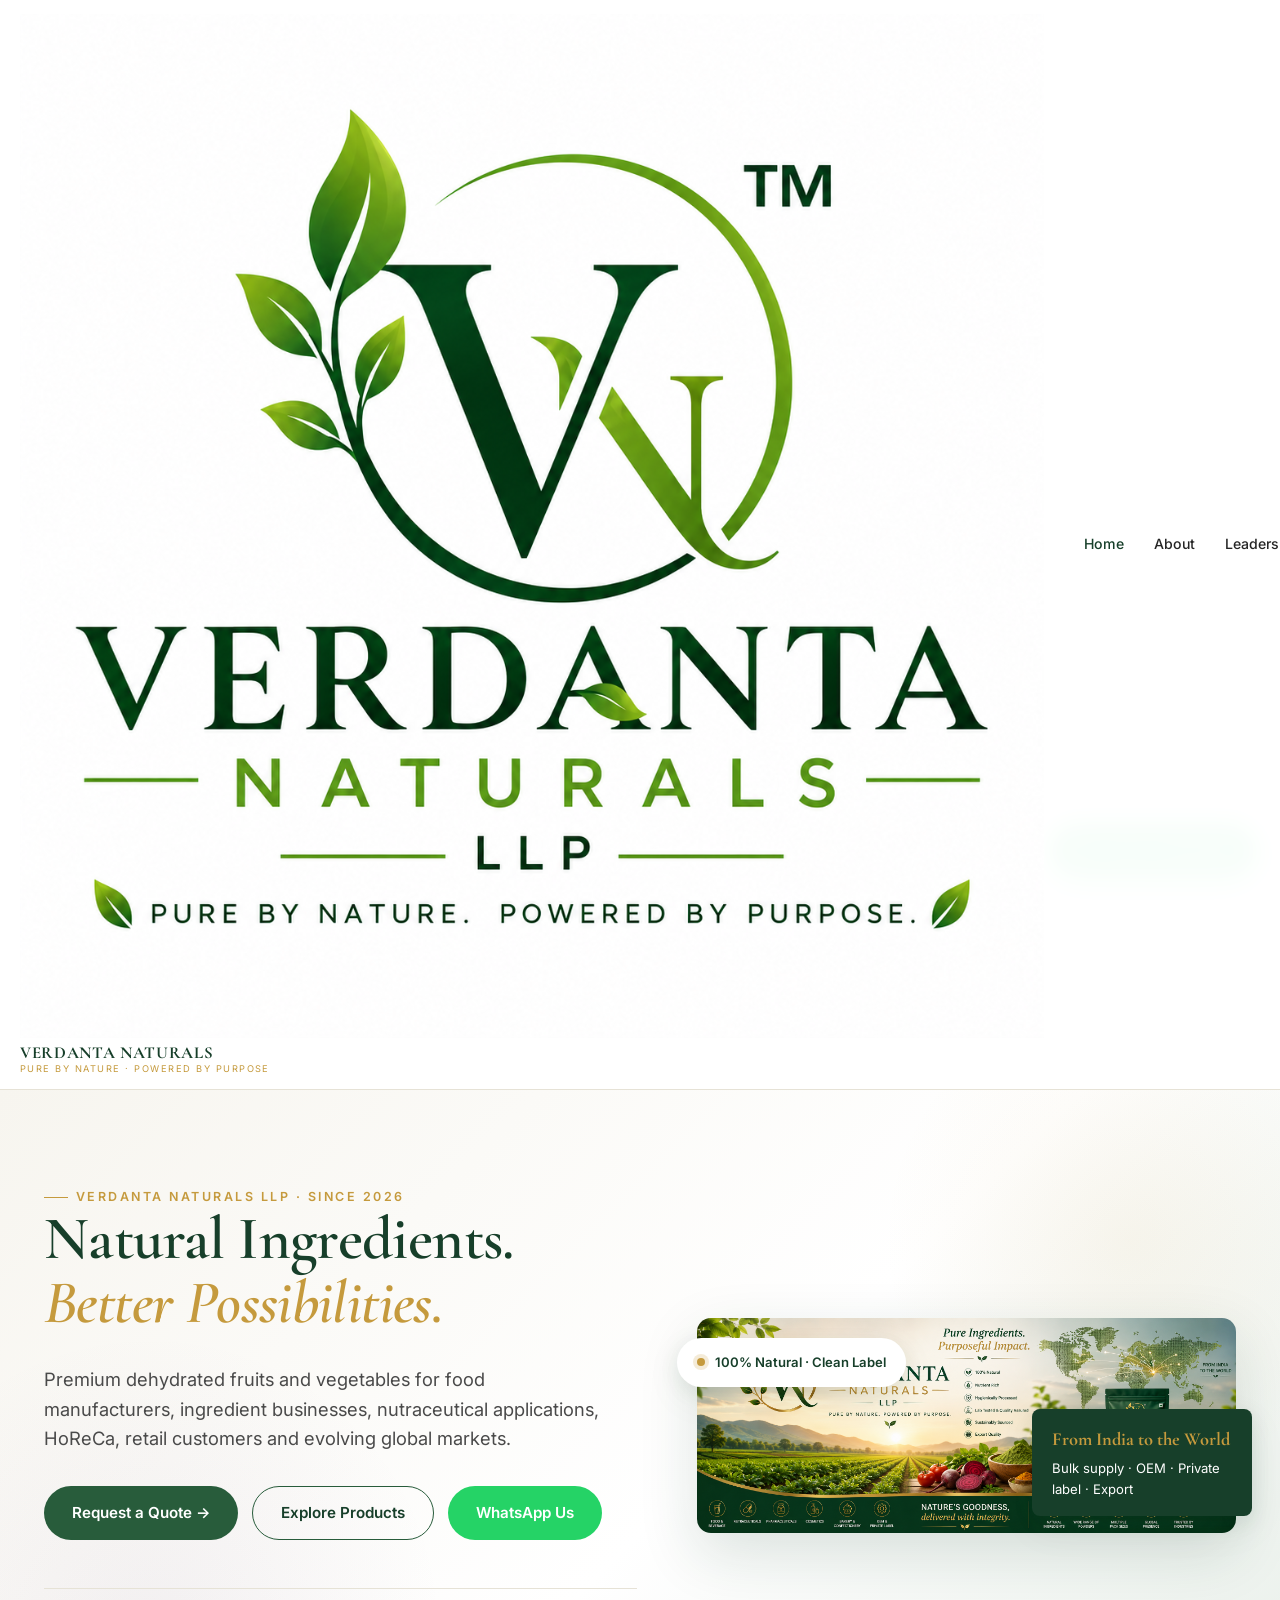
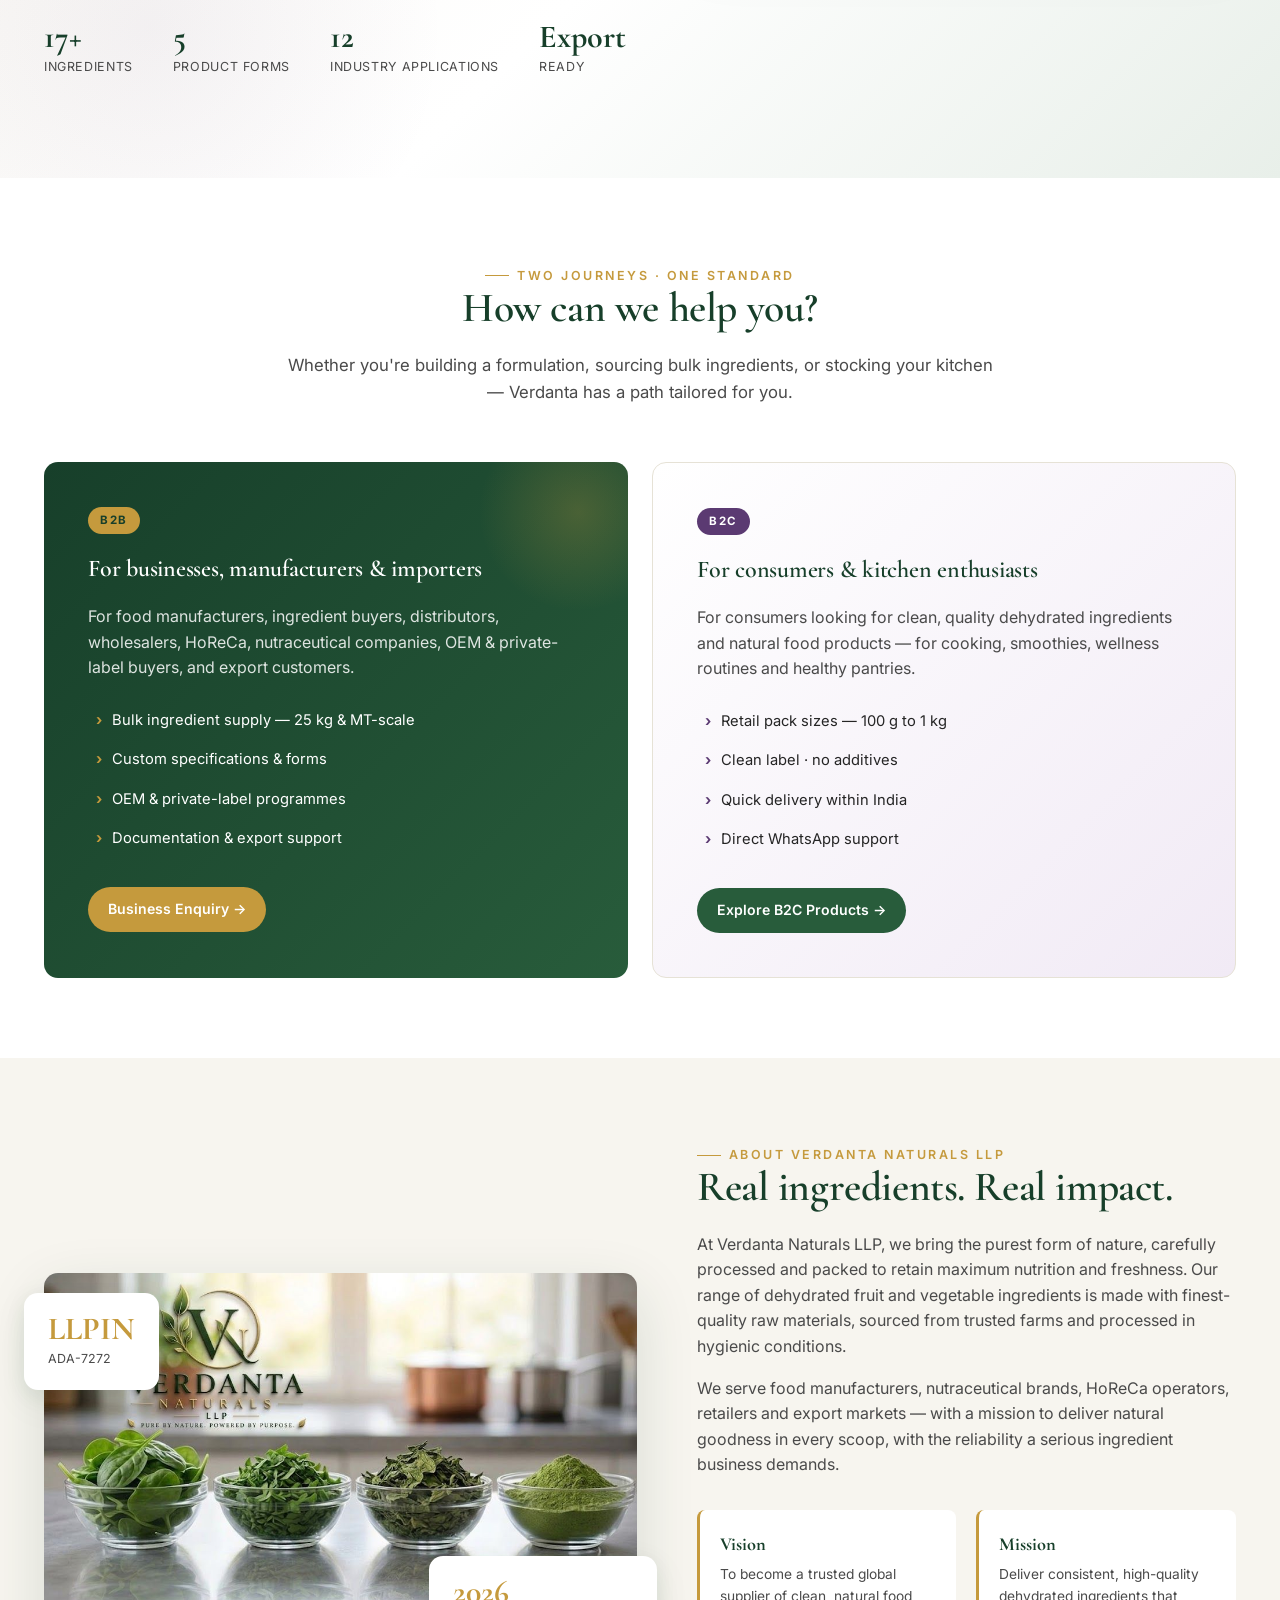
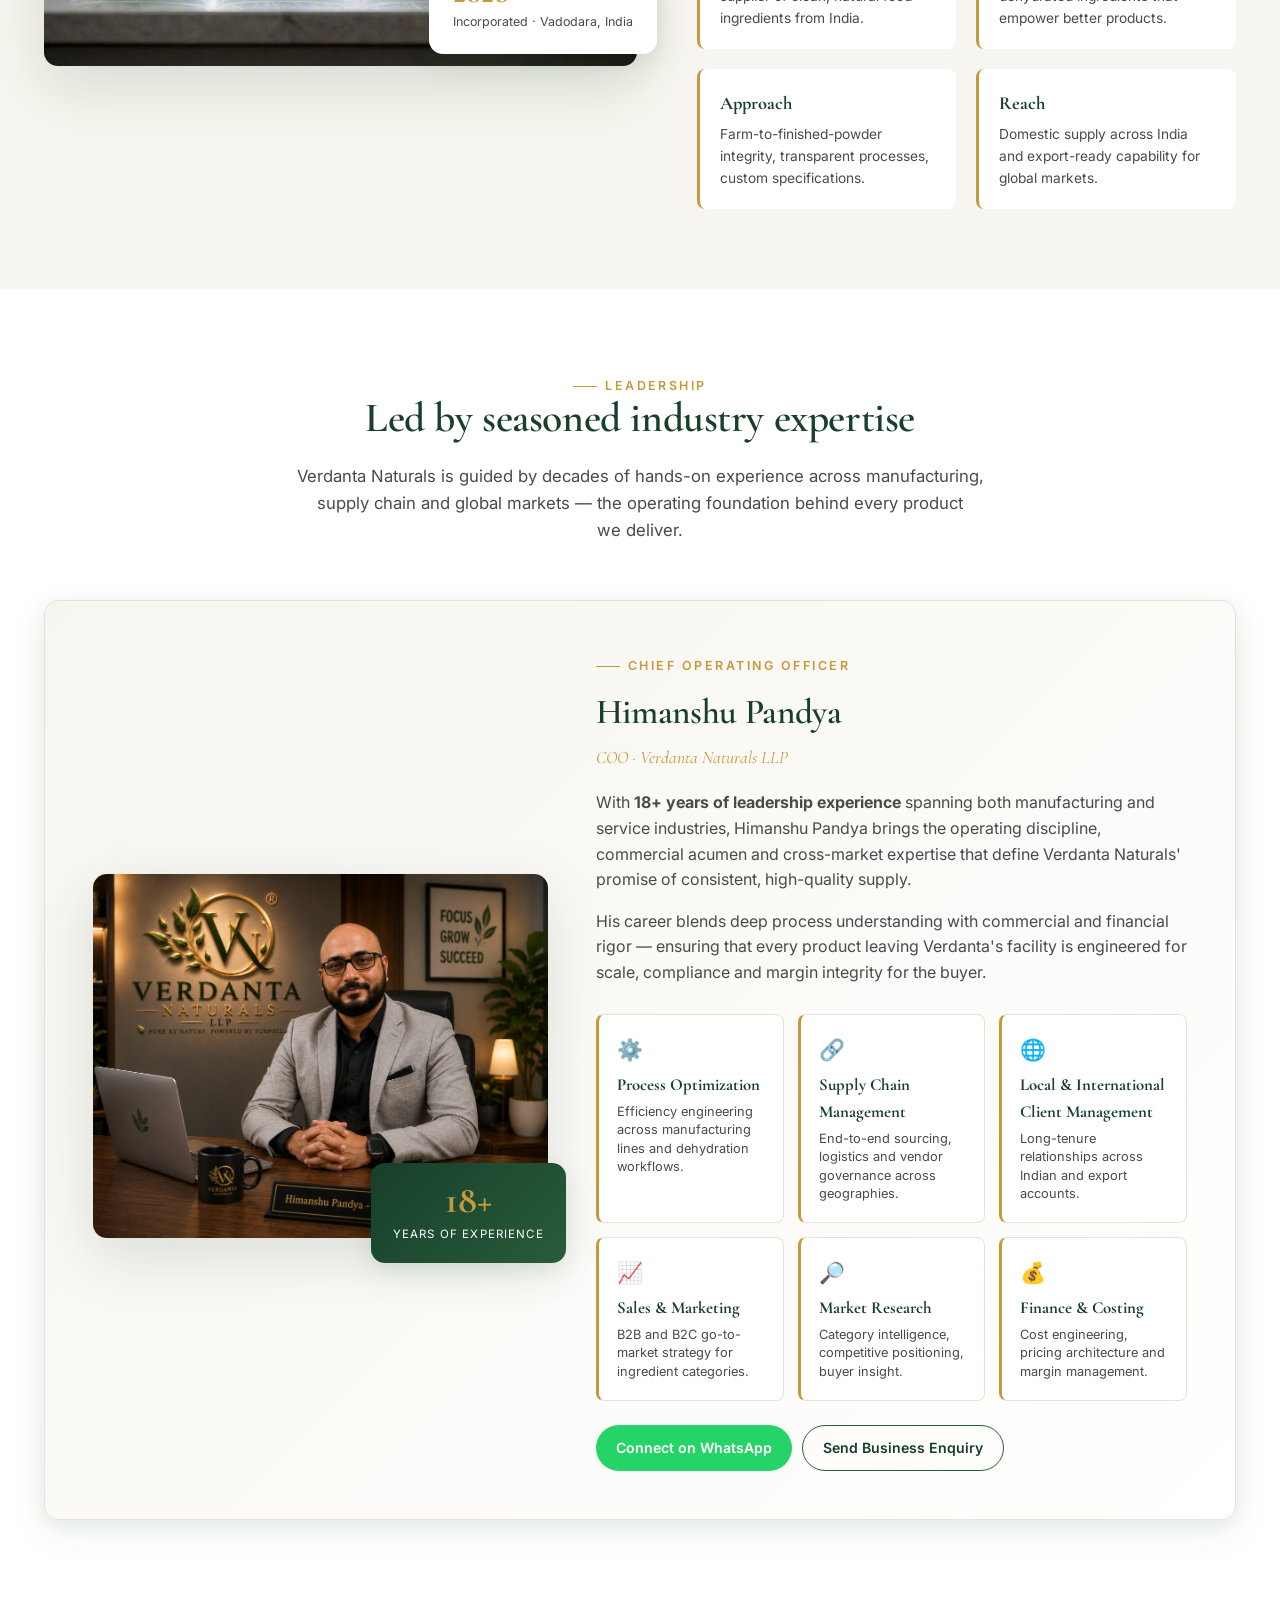
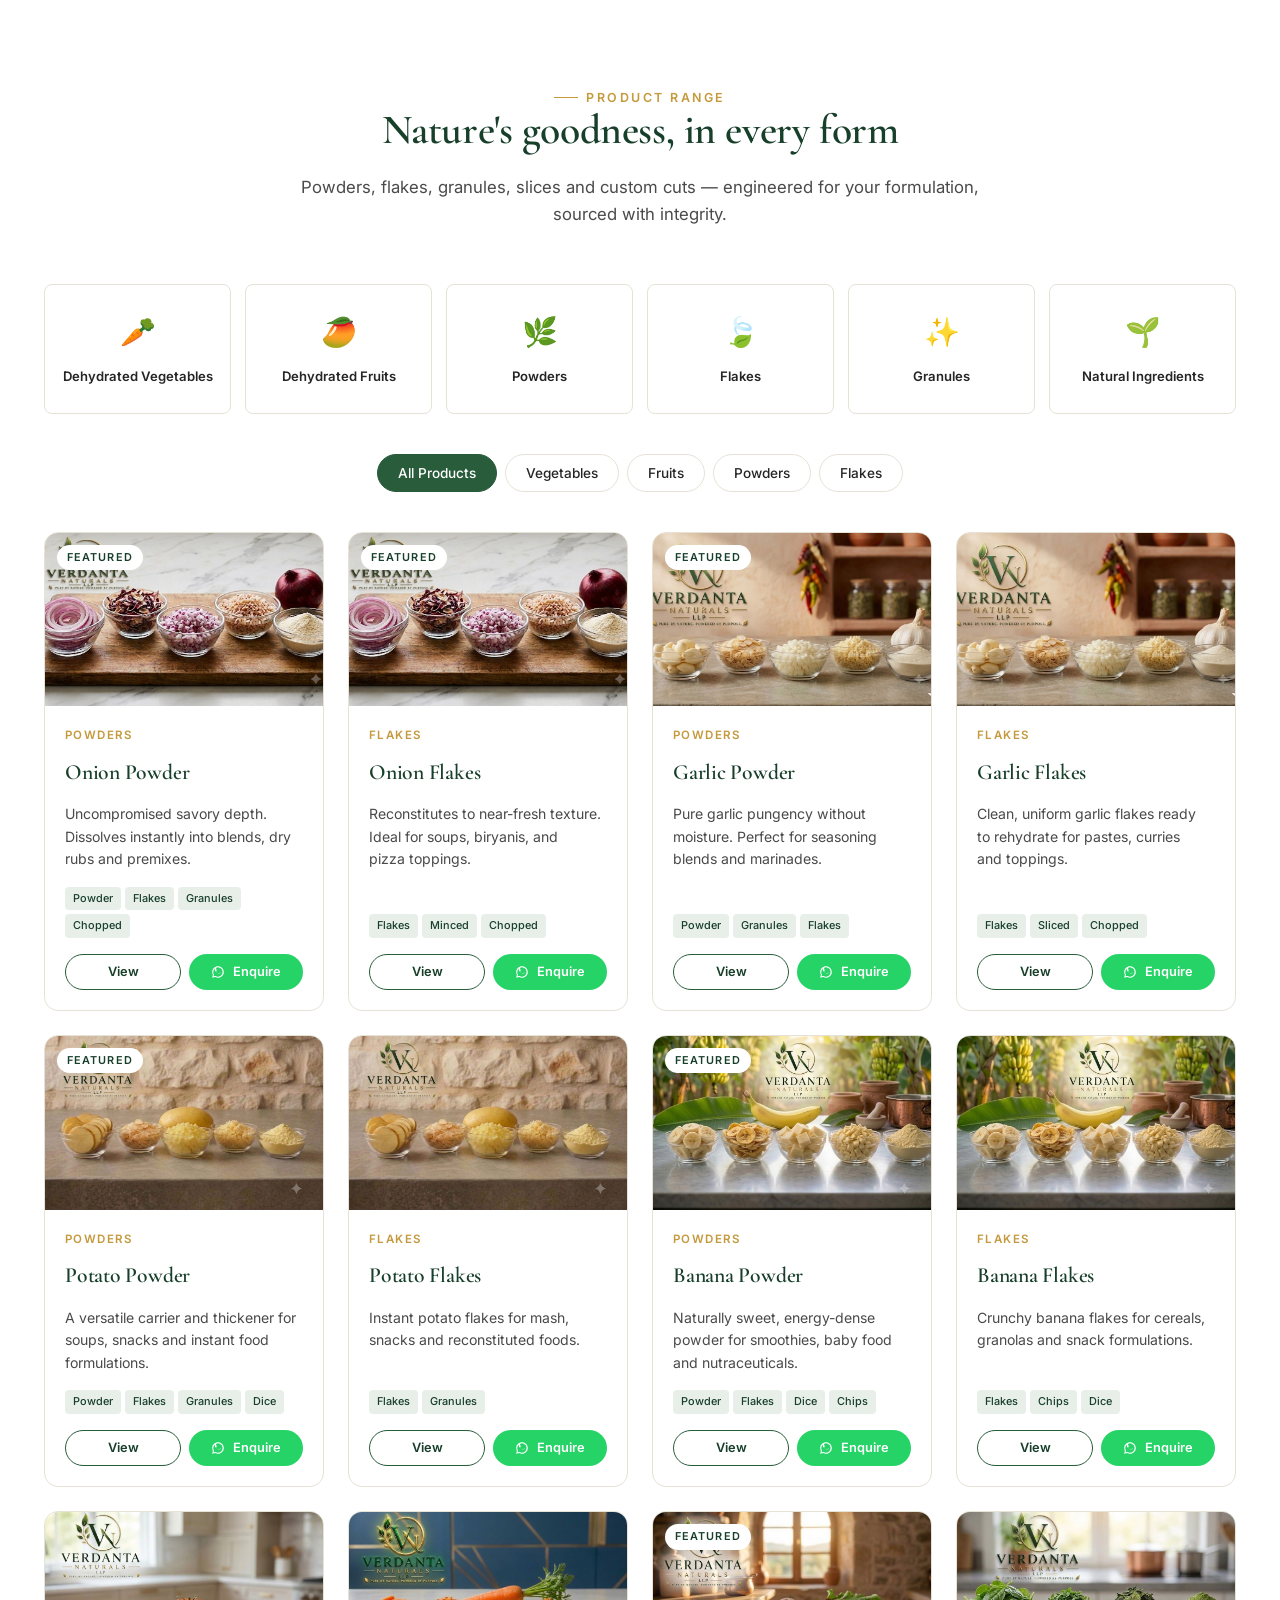
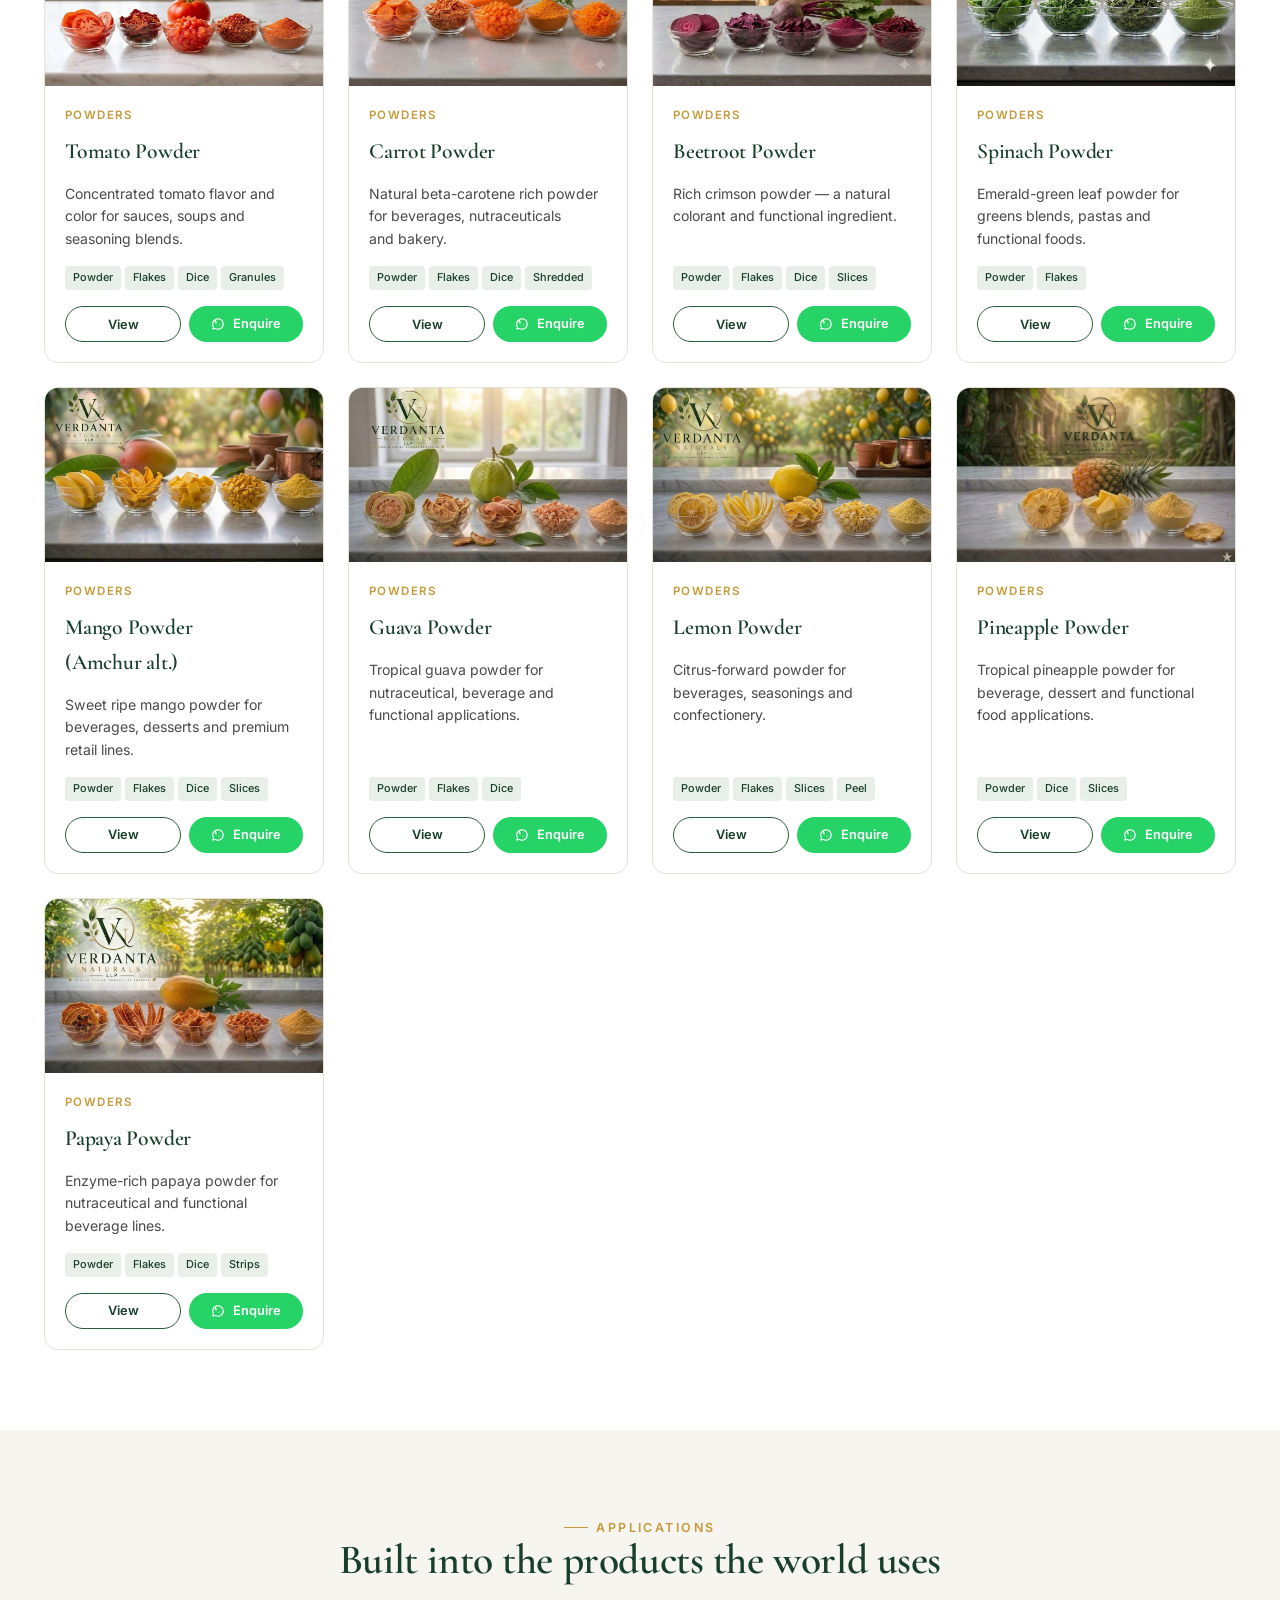
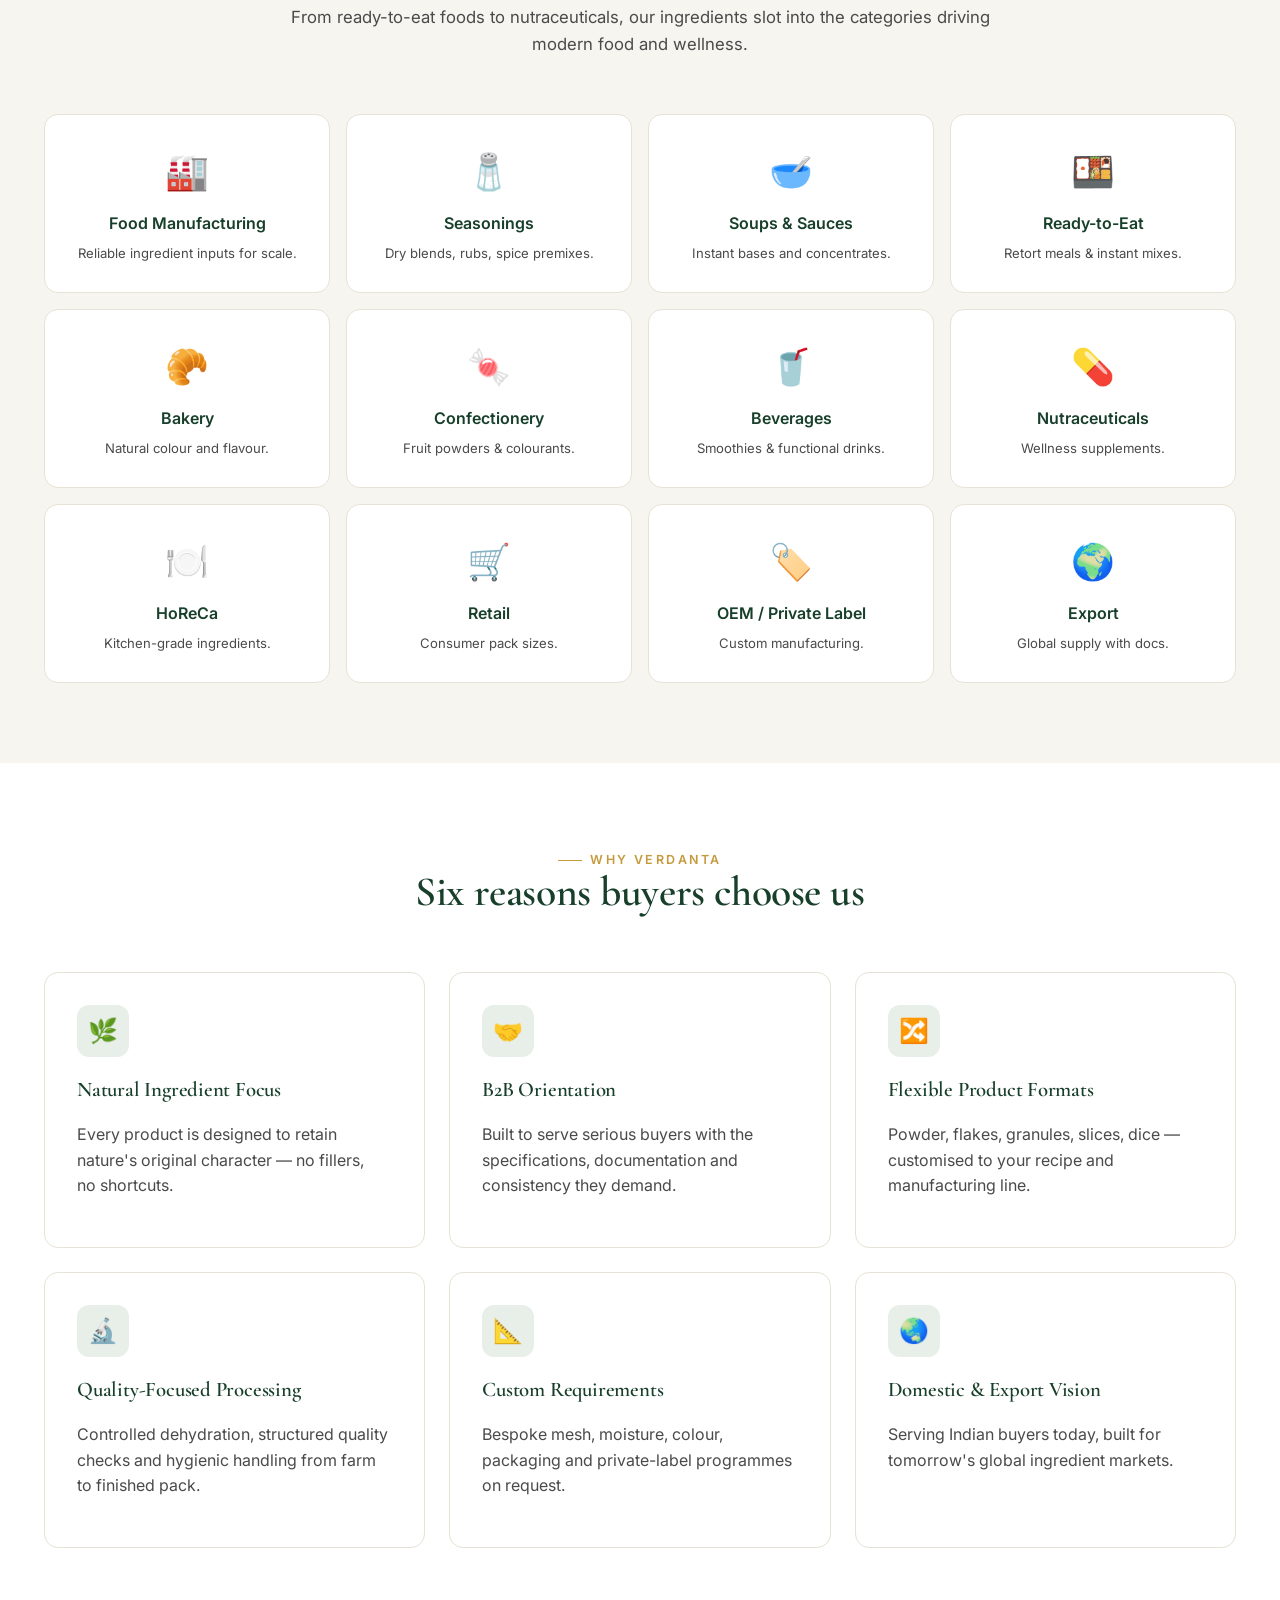
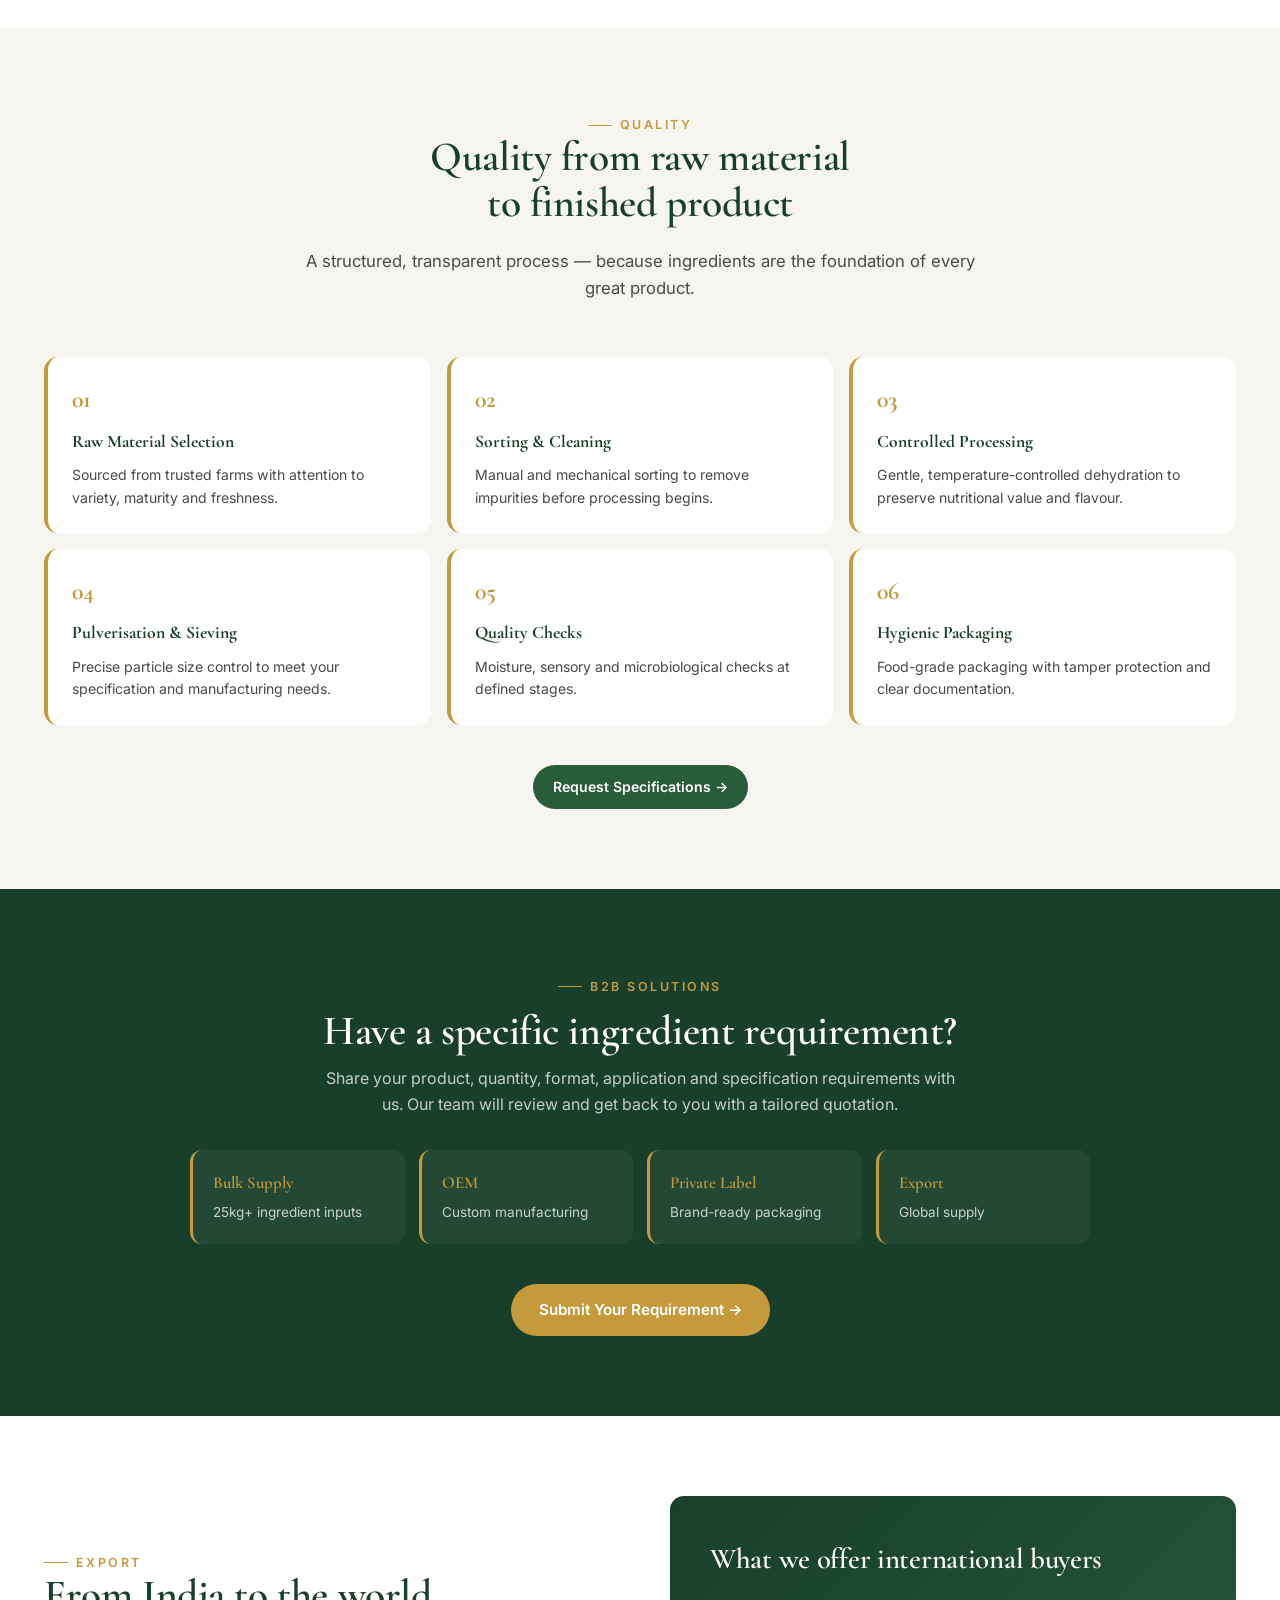
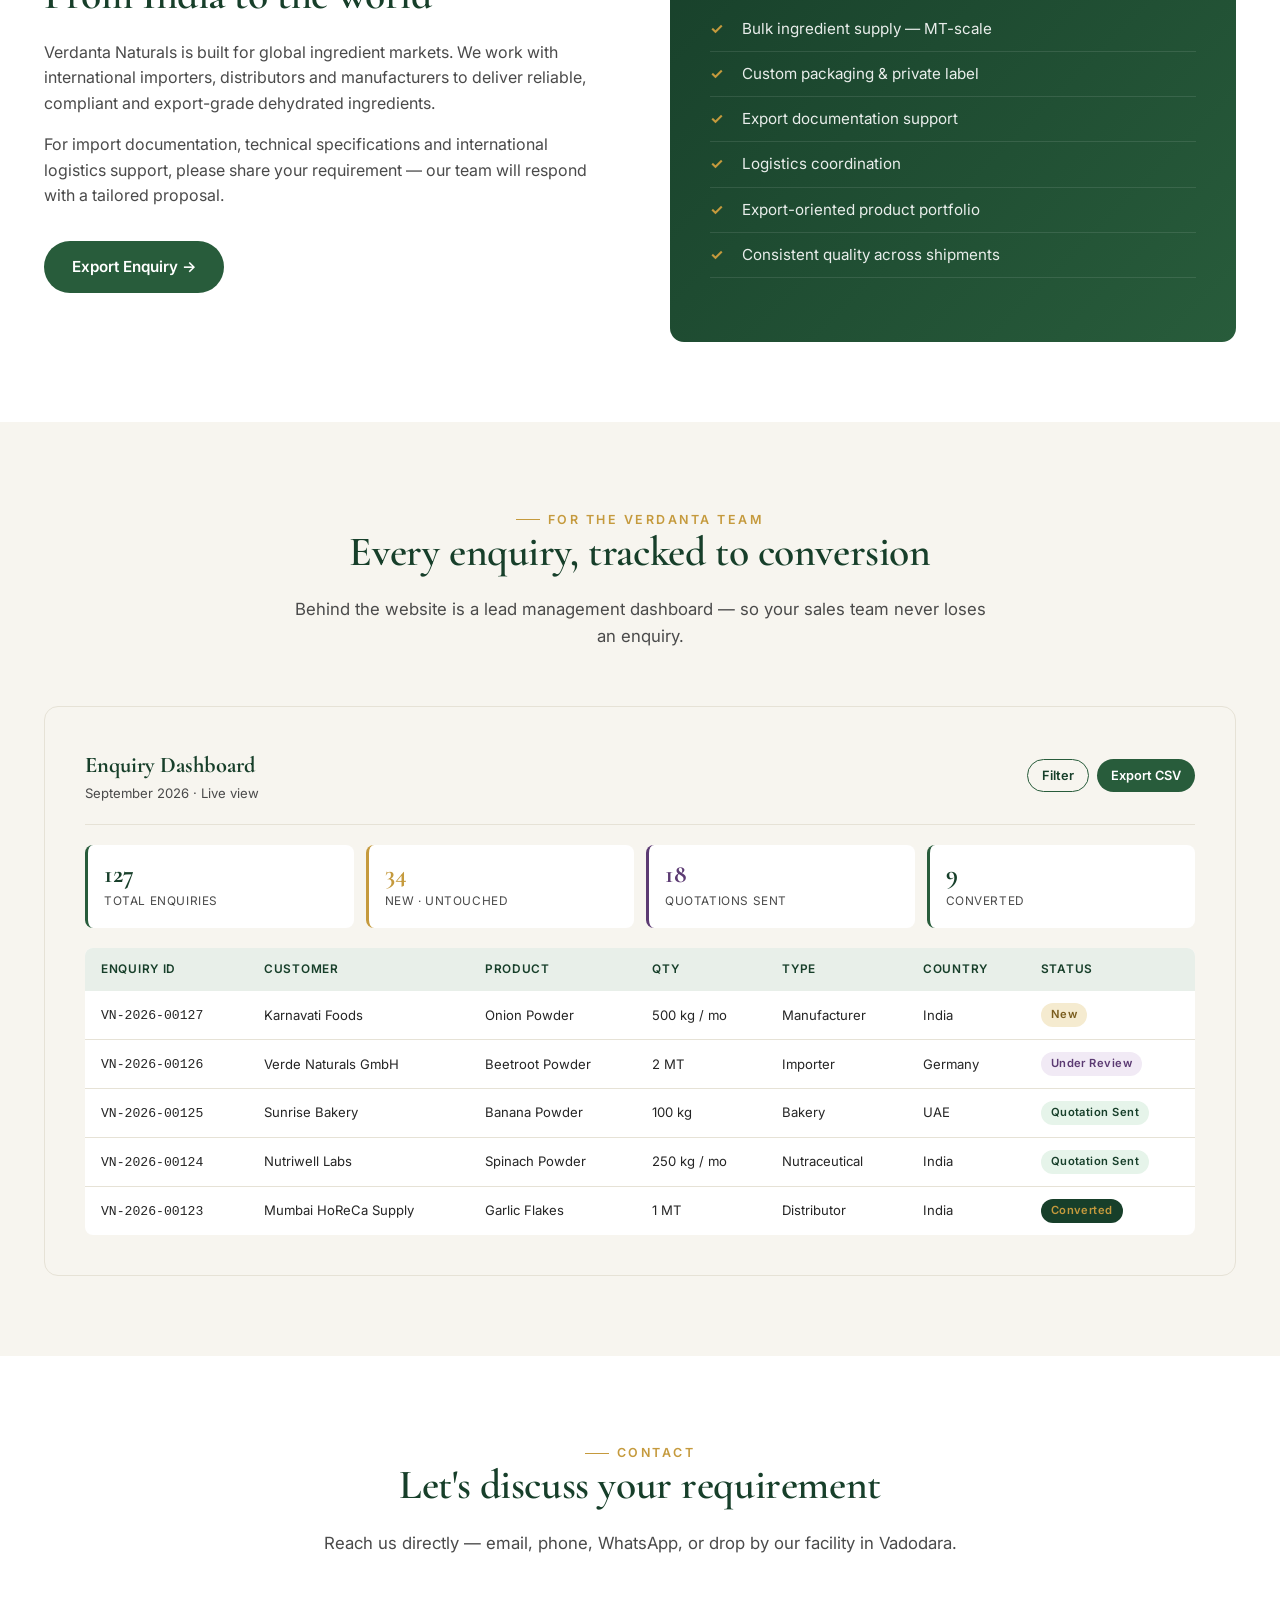
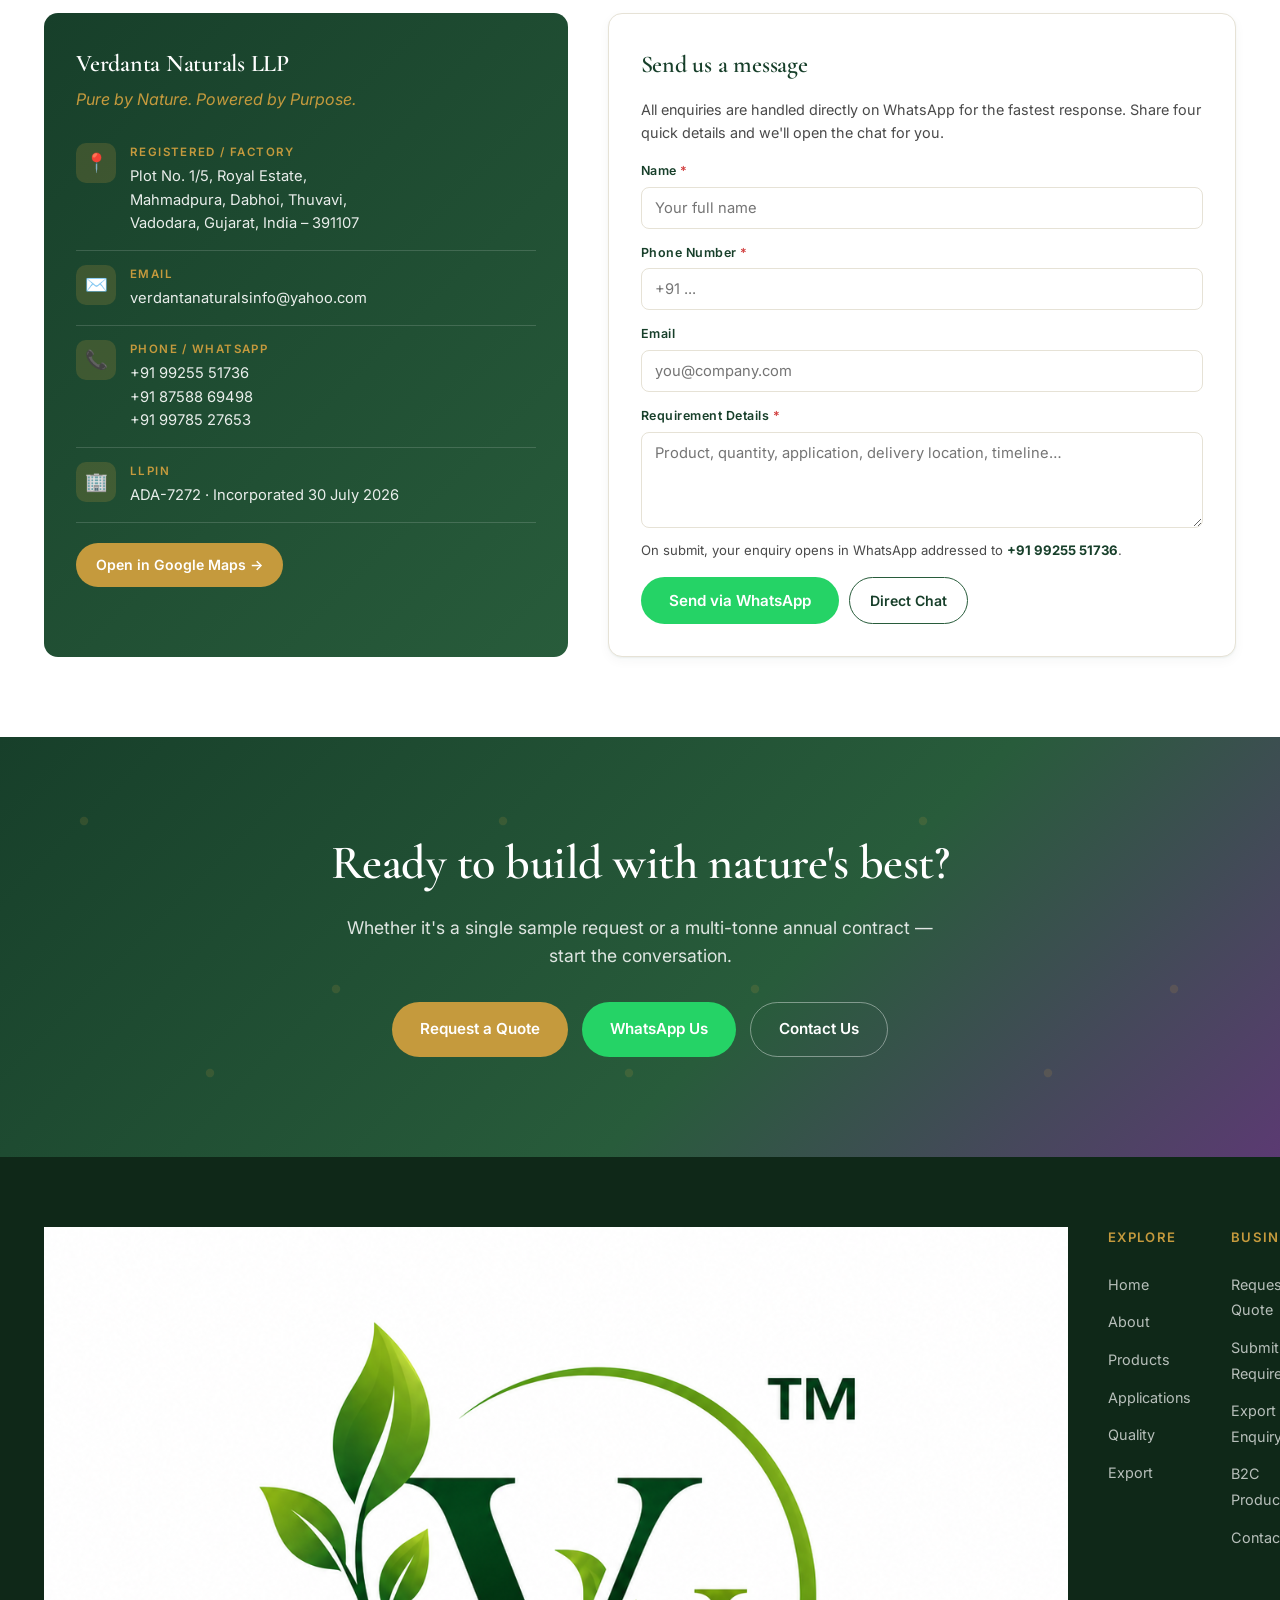
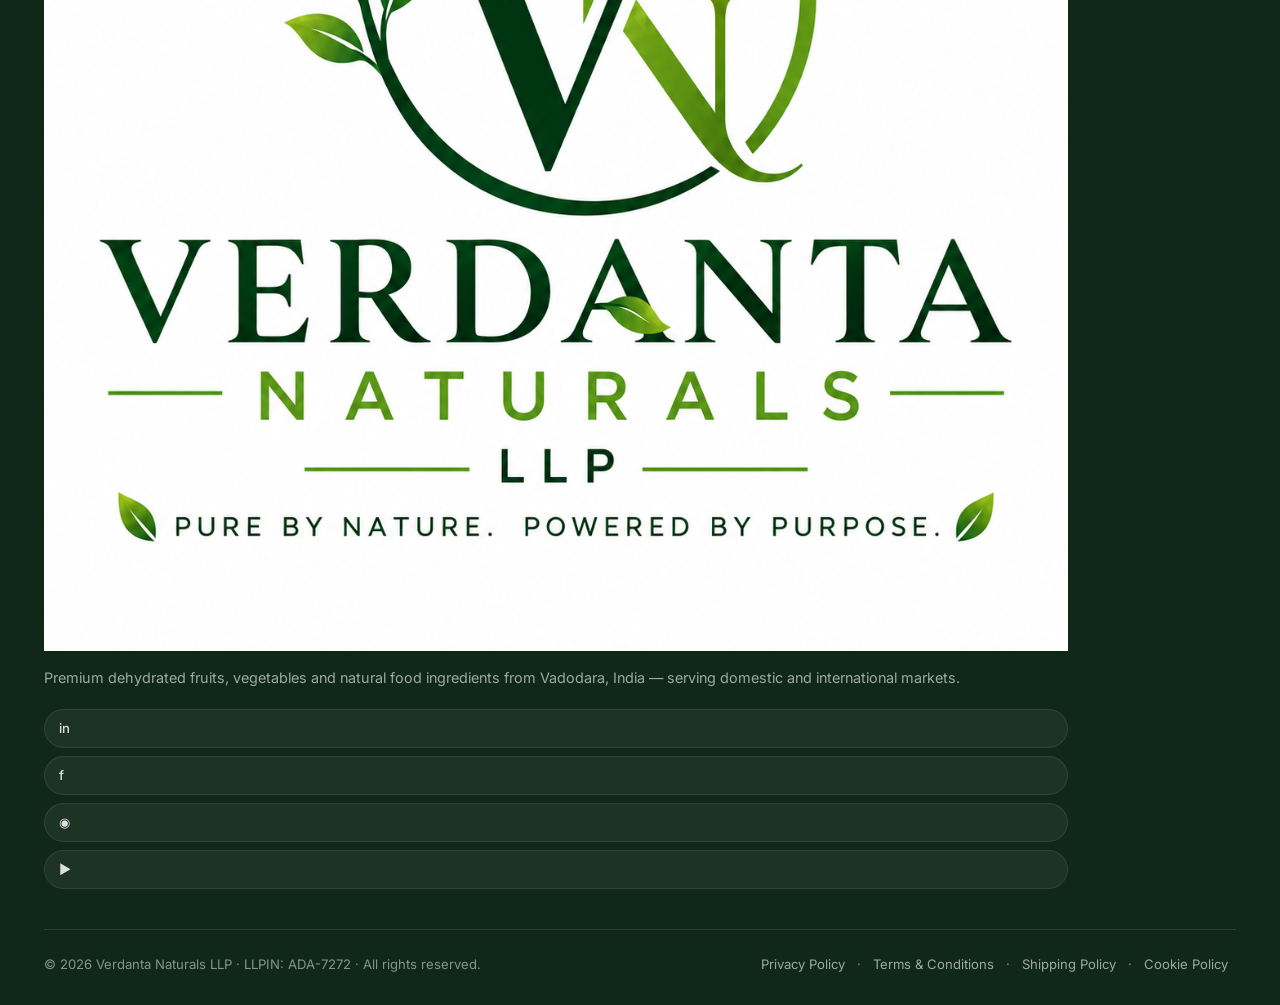
==== commit c2bb086d: "Add files via upload" ====
--- a/Verdanta Naturals.html
+++ b/Verdanta Naturals.html
@@ -18,7 +18,11 @@
 <header class="hdr">
   <div class="container hdr-inner">
     <a class="brand" href="#home">
-      <img src="assets/logo.png" alt="Verdanta Naturals LLP logo" class="brand-logo-lg">
+      <img src="assets/logo.png" alt="Verdanta Naturals LLP logo">
+      <div class="brand-txt">
+        <b>VERDANTA NATURALS</b>
+        <span>Pure by Nature · Powered by Purpose</span>
+      </div>
     </a>
     <nav class="nav">
       <a href="#home" class="active">Home</a>
@@ -374,7 +378,6 @@
           <div class="ci-ic">✉️</div>
           <div class="ci-txt">
             <b>Email</b>
-            <a href="mailto:info@verdantanaturals.com">info@verdantanaturals.com</a><br>
             <a href="mailto:verdantanaturalsinfo@yahoo.com">verdantanaturalsinfo@yahoo.com</a>
           </div>
         </div>
@@ -382,14 +385,16 @@
           <div class="ci-ic">📞</div>
           <div class="ci-txt">
             <b>Phone / WhatsApp</b>
-            <a href="tel:+919925551736">+91 99255 51736</a>
+            <a href="tel:+919925551736">+91 99255 51736</a><br>
+            <a href="tel:+918758869498">+91 87588 69498</a><br>
+            <a href="tel:+919978527653">+91 99785 27653</a>
           </div>
         </div>
         <div class="ci-row">
           <div class="ci-ic">🏢</div>
           <div class="ci-txt">
-            <b>LLPIN &middot; GSTIN</b>
-            LLPIN: ADA-7272<br>GSTIN: 24ABCFV6438L1ZS<br>Incorporated 30 July 2026
+            <b>LLPIN</b>
+            ADA-7272 · Incorporated 30 July 2026
           </div>
         </div>
         <a href="https://maps.app.goo.gl/CaiqVfwcp8JJdT6BA?g_st=aw" target="_blank" class="btn btn-gold" style="margin-top:20px;">Open in Google Maps →</a>
@@ -435,21 +440,13 @@
   <div class="container">
     <div class="foot-grid">
       <div class="foot-brand">
-        <img src="assets/logo.png" alt="Verdanta Naturals" class="foot-logo-lg">
+        <img src="assets/logo.png" alt="Verdanta Naturals">
         <p>Premium dehydrated fruits, vegetables and natural food ingredients from Vadodara, India — serving domestic and international markets.</p>
         <div class="foot-social">
-          <a href="https://www.linkedin.com/company/verdantanaturals/?viewAsMember=true" target="_blank" rel="noopener" aria-label="Verdanta Naturals on LinkedIn">
-            <svg viewBox="0 0 24 24" fill="currentColor"><path d="M20.45 20.45h-3.55v-5.57c0-1.33-.02-3.04-1.85-3.04-1.86 0-2.14 1.45-2.14 2.95v5.66H9.36V9h3.41v1.56h.05c.48-.9 1.63-1.85 3.36-1.85 3.6 0 4.26 2.37 4.26 5.45v6.29zM5.34 7.43a2.06 2.06 0 110-4.12 2.06 2.06 0 010 4.12zM7.12 20.45H3.56V9h3.56v11.45zM22.22 0H1.77C.8 0 0 .77 0 1.72v20.56C0 23.23.8 24 1.77 24h20.45c.98 0 1.78-.77 1.78-1.72V1.72C24 .77 23.2 0 22.22 0z"/></svg>
-            <span>Verdanta Naturals</span>
-          </a>
-          <a href="https://www.facebook.com/profile.php?id=61594045656613" target="_blank" rel="noopener" aria-label="Verdanta Naturals on Facebook">
-            <svg viewBox="0 0 24 24" fill="currentColor"><path d="M24 12.07C24 5.4 18.63 0 12 0S0 5.4 0 12.07C0 18.1 4.39 23.09 10.13 24v-8.44H7.08v-3.49h3.05V9.41c0-3.02 1.79-4.7 4.53-4.7 1.31 0 2.68.24 2.68.24v2.97h-1.51c-1.49 0-1.96.93-1.96 1.89v2.26h3.33l-.53 3.49h-2.8V24C19.61 23.09 24 18.1 24 12.07z"/></svg>
-            <span>Verdanta Naturals</span>
-          </a>
-          <a href="https://www.instagram.com/verdantanaturalsllp?stkn=Nnl5azQ5eXFvZHpp" target="_blank" rel="noopener" aria-label="Verdanta Naturals on Instagram">
-            <svg viewBox="0 0 24 24" fill="currentColor"><path d="M12 2.16c3.2 0 3.58.01 4.85.07 1.17.05 1.8.25 2.23.41.56.22.96.48 1.38.9.42.42.68.82.9 1.38.16.42.36 1.06.41 2.23.06 1.27.07 1.65.07 4.85s-.01 3.58-.07 4.85c-.05 1.17-.25 1.8-.41 2.23-.22.56-.48.96-.9 1.38-.42.42-.82.68-1.38.9-.42.16-1.06.36-2.23.41-1.27.06-1.65.07-4.85.07s-3.58-.01-4.85-.07c-1.17-.05-1.8-.25-2.23-.41-.56-.22-.96-.48-1.38-.9-.42-.42-.68-.82-.9-1.38-.16-.42-.36-1.06-.41-2.23C2.17 15.58 2.16 15.2 2.16 12s.01-3.58.07-4.85c.05-1.17.25-1.8.41-2.23.22-.56.48-.96.9-1.38.42-.42.82-.68 1.38-.9.42-.16 1.06-.36 2.23-.41C8.42 2.17 8.8 2.16 12 2.16zM12 0C8.74 0 8.33.01 7.05.07 5.78.13 4.9.33 4.14.63c-.79.31-1.46.72-2.13 1.39C1.34 2.69.93 3.36.62 4.15.32 4.9.12 5.78.07 7.05.01 8.33 0 8.74 0 12s.01 3.67.07 4.95c.06 1.27.26 2.15.56 2.91.31.79.72 1.46 1.39 2.13.67.67 1.34 1.08 2.13 1.39.76.3 1.64.5 2.91.56C8.33 23.99 8.74 24 12 24s3.67-.01 4.95-.07c1.27-.06 2.15-.26 2.91-.56.79-.31 1.46-.72 2.13-1.39.67-.67 1.08-1.34 1.39-2.13.3-.76.5-1.64.56-2.91.06-1.28.07-1.69.07-4.95s-.01-3.67-.07-4.95c-.06-1.27-.26-2.15-.56-2.91-.31-.79-.72-1.46-1.39-2.13C21.31 1.34 20.64.93 19.85.62c-.76-.3-1.64-.5-2.91-.56C15.67.01 15.26 0 12 0zm0 5.84a6.16 6.16 0 100 12.32 6.16 6.16 0 000-12.32zM12 16a4 4 0 110-8 4 4 0 010 8zm6.41-11.85a1.44 1.44 0 100 2.88 1.44 1.44 0 000-2.88z"/></svg>
-            <span>Verdanta Naturals</span>
-          </a>
+          <a href="#" aria-label="LinkedIn">in</a>
+          <a href="#" aria-label="Facebook">f</a>
+          <a href="#" aria-label="Instagram">◉</a>
+          <a href="#" aria-label="YouTube">▶</a>
         </div>
       </div>
       <div>
@@ -478,15 +475,13 @@
         <b>Verdanta Naturals LLP</b>
         Plot No. 1/5, Royal Estate,<br>Mahmadpura, Dabhoi, Thuvavi,<br>Vadodara, Gujarat 391107, India
         <br><br>
-        <b>Email</b>
-        <a href="mailto:info@verdantanaturals.com">info@verdantanaturals.com</a><br>
-        <a href="mailto:verdantanaturalsinfo@yahoo.com">verdantanaturalsinfo@yahoo.com</a>
-        <br><br>
-        <b>Phone / WhatsApp</b><a href="tel:+919925551736">+91 99255 51736</a>
+        <b>Email</b><a href="mailto:verdantanaturalsinfo@yahoo.com">verdantanaturalsinfo@yahoo.com</a>
+        <br>
+        <b>Phone</b><a href="tel:+919925551736">+91 99255 51736</a>
       </div>
     </div>
     <div class="foot-bottom">
-      <div>© 2026 Verdanta Naturals LLP · LLPIN: ADA-7272 · GSTIN: 24ABCFV6438L1ZS · All rights reserved.</div>
+      <div>© 2026 Verdanta Naturals LLP · LLPIN: ADA-7272 · All rights reserved.</div>
       <div>
         <a href="#">Privacy Policy</a> ·
         <a href="#">Terms &amp; Conditions</a> ·
--- a/css/site.css
+++ b/css/site.css
@@ -48,10 +48,12 @@
 .hdr { position: sticky; top: 0; z-index: 100; background: rgba(255,255,255,.96); backdrop-filter: blur(12px); border-bottom: 1px solid var(--line); }
 .hdr-inner { display: flex; align-items: center; gap: 28px; padding: 14px 0; }
 .brand { display: flex; align-items: center; gap: 12px; text-decoration: none; }
-.brand img { height: 52px; width: auto; display: block; }
-.brand-txt { display: flex; flex-direction: column; line-height: 1; }
-.brand-txt b { font-family: 'Cormorant Garamond', serif; font-size: 1.15rem; color: var(--green-deep); letter-spacing: .03em; }
-.brand-txt span { font-size: .62rem; letter-spacing: .18em; color: var(--gold); text-transform: uppercase; margin-top: 2px; }
+.brand img.brand-logo-lg { height: 120px; width: auto; display: block; }
+.brand { flex-direction: column; align-items: flex-start; gap: 4px; }
+.brand-txt { display: flex; flex-direction: column; line-height: 1.1; margin-top: 2px; }
+.brand-txt b { font-family: 'Cormorant Garamond', serif; font-size: 1.05rem; color: var(--green-deep); letter-spacing: .04em; }
+.brand-txt span { font-size: .58rem; letter-spacing: .16em; color: var(--gold); text-transform: uppercase; margin-top: 2px; }
+@media (max-width: 640px) { .brand img.brand-logo-lg { height: 80px; } }
 .nav { display: flex; gap: 6px; margin-left: auto; align-items: center; }
 .nav a { padding: 10px 12px; font-size: .88rem; font-weight: 500; color: var(--char); border-radius: 6px; transition: all .15s; }
 .nav a:hover { background: var(--green-soft); color: var(--green-deep); }
@@ -186,11 +188,15 @@
 .foot-grid li { padding: 6px 0; }
 .foot-grid a { color: rgba(255,255,255,.7); font-size: .9rem; }
 .foot-grid a:hover { color: var(--gold); }
-.foot-brand img { height: 60px; margin-bottom: 16px; filter: brightness(0) invert(1); opacity: .95; }
+.foot-brand img.foot-logo-lg { height: 160px; margin-bottom: 14px; background: rgba(255,255,255,.96); padding: 10px 14px; border-radius: 12px; display: block; }
+.foot-brand-name { font-family: 'Cormorant Garamond', serif; font-size: 1.25rem; color: var(--gold); letter-spacing: .06em; font-weight: 700; margin-bottom: 12px; }
 .foot-brand p { font-size: .9rem; color: rgba(255,255,255,.6); margin: 8px 0 20px; }
-.foot-social { display: flex; gap: 10px; }
-.foot-social a { width: 36px; height: 36px; border-radius: 50%; background: rgba(255,255,255,.08); display: inline-flex; align-items: center; justify-content: center; color: rgba(255,255,255,.7); font-size: .95rem; }
-.foot-social a:hover { background: var(--gold); color: var(--green-deep); }
+@media (max-width: 640px) { .foot-brand img.foot-logo-lg { height: 120px; } }
+.foot-social { display: flex; flex-direction: column; gap: 8px; margin-top: 4px; }
+.foot-social a { display: inline-flex; align-items: center; gap: 10px; padding: 8px 14px; border-radius: 999px; background: rgba(255,255,255,.06); color: rgba(255,255,255,.85); font-size: .82rem; font-weight: 500; text-decoration: none; transition: all .18s; border: 1px solid rgba(255,255,255,.08); }
+.foot-social a:hover { background: var(--gold); color: var(--green-deep); border-color: var(--gold); transform: translateX(2px); }
+.foot-social a svg { width: 16px; height: 16px; flex-shrink: 0; }
+.foot-social a span { letter-spacing: .02em; }
 .foot-contact { font-size: .88rem; line-height: 1.7; }
 .foot-contact b { color: rgba(255,255,255,.9); display: block; margin-bottom: 4px; font-weight: 500; }
 .foot-bottom { padding-top: 24px; border-top: 1px solid rgba(255,255,255,.1); display: flex; justify-content: space-between; align-items: center; font-size: .82rem; color: rgba(255,255,255,.5); flex-wrap: wrap; gap: 12px; }
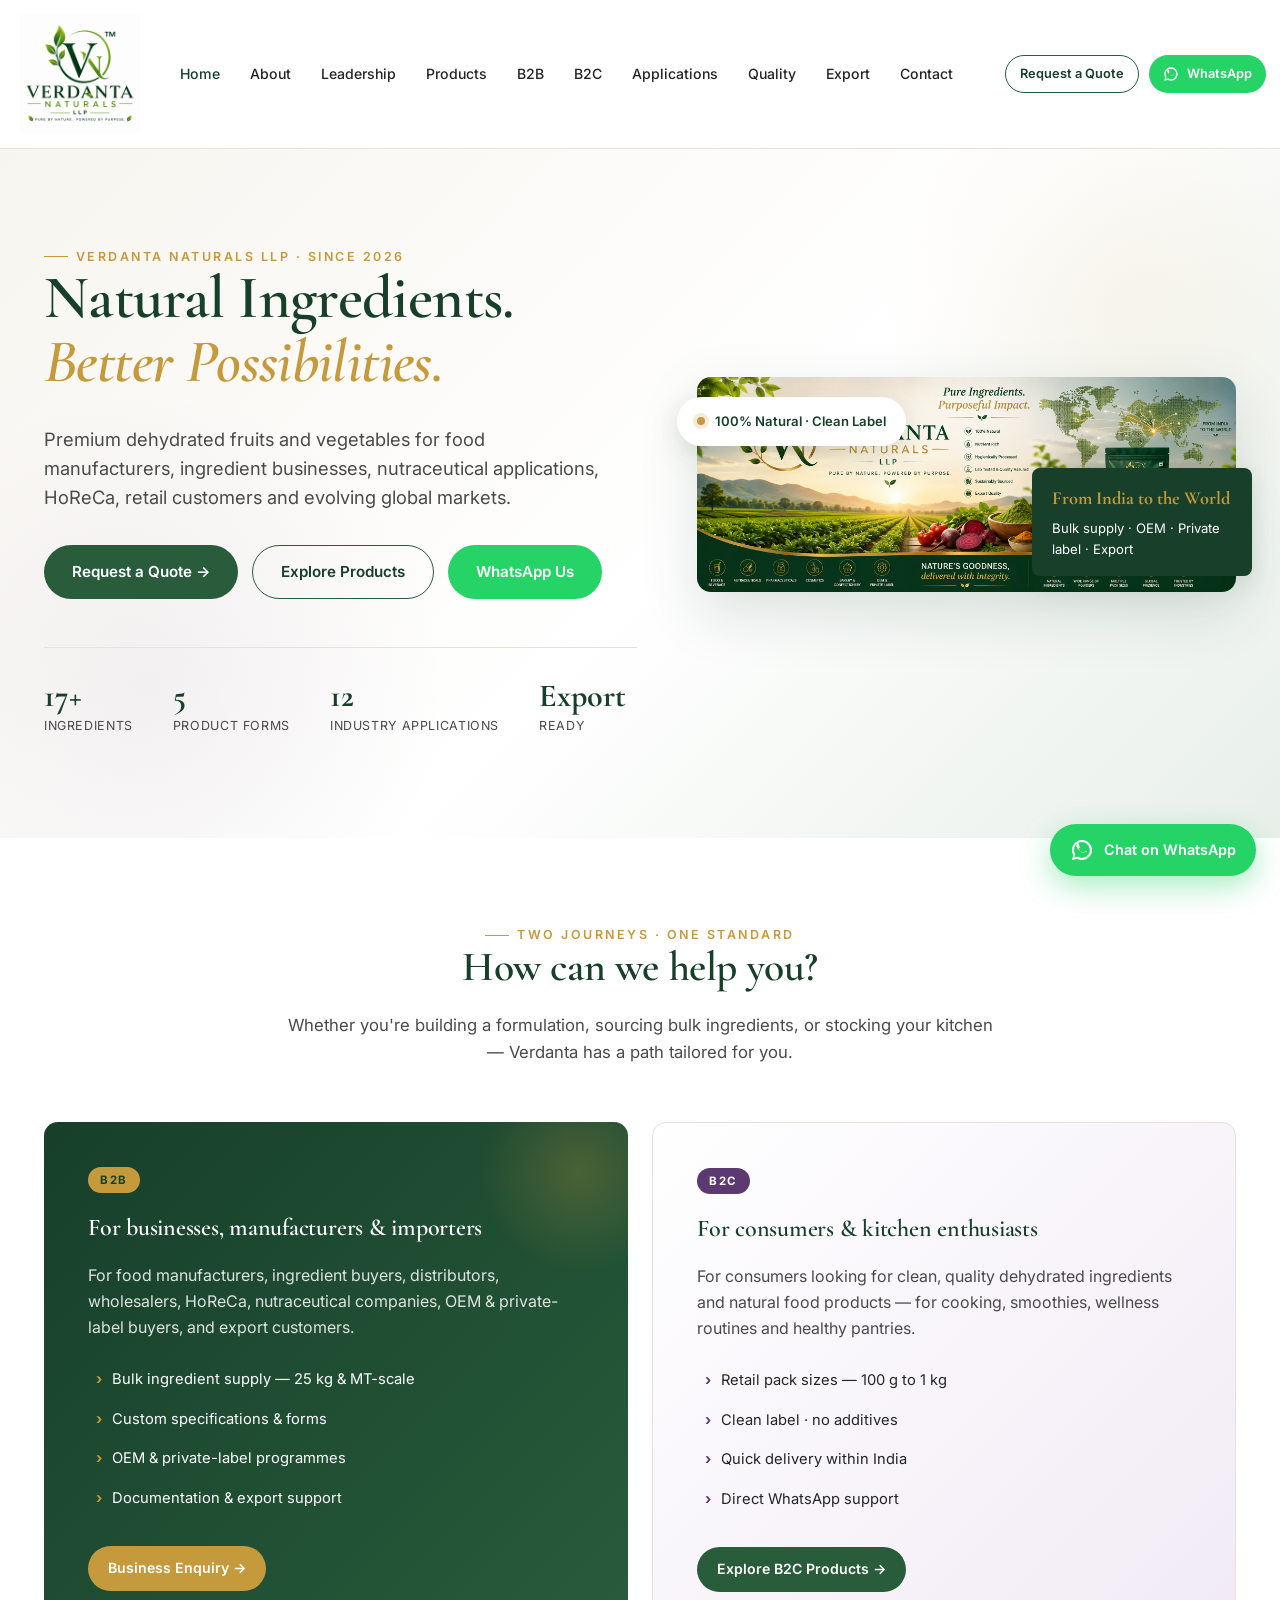
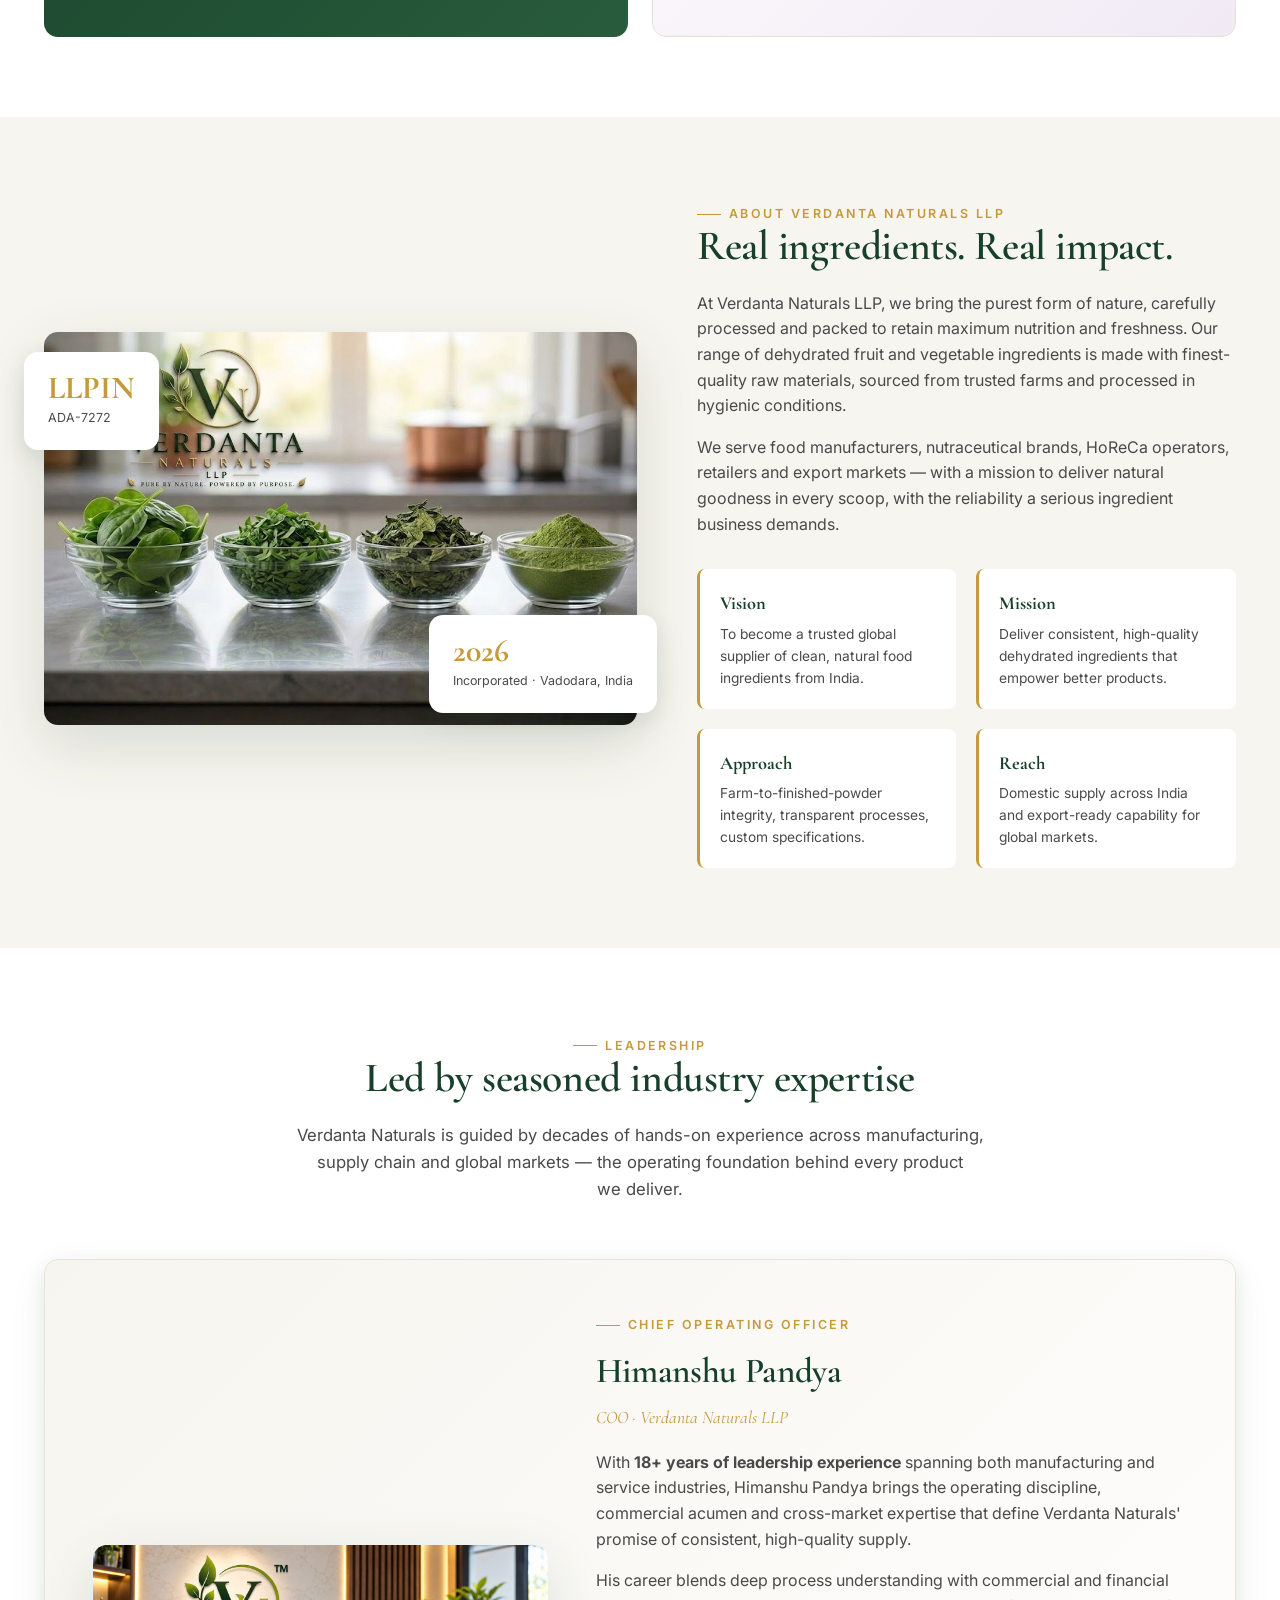
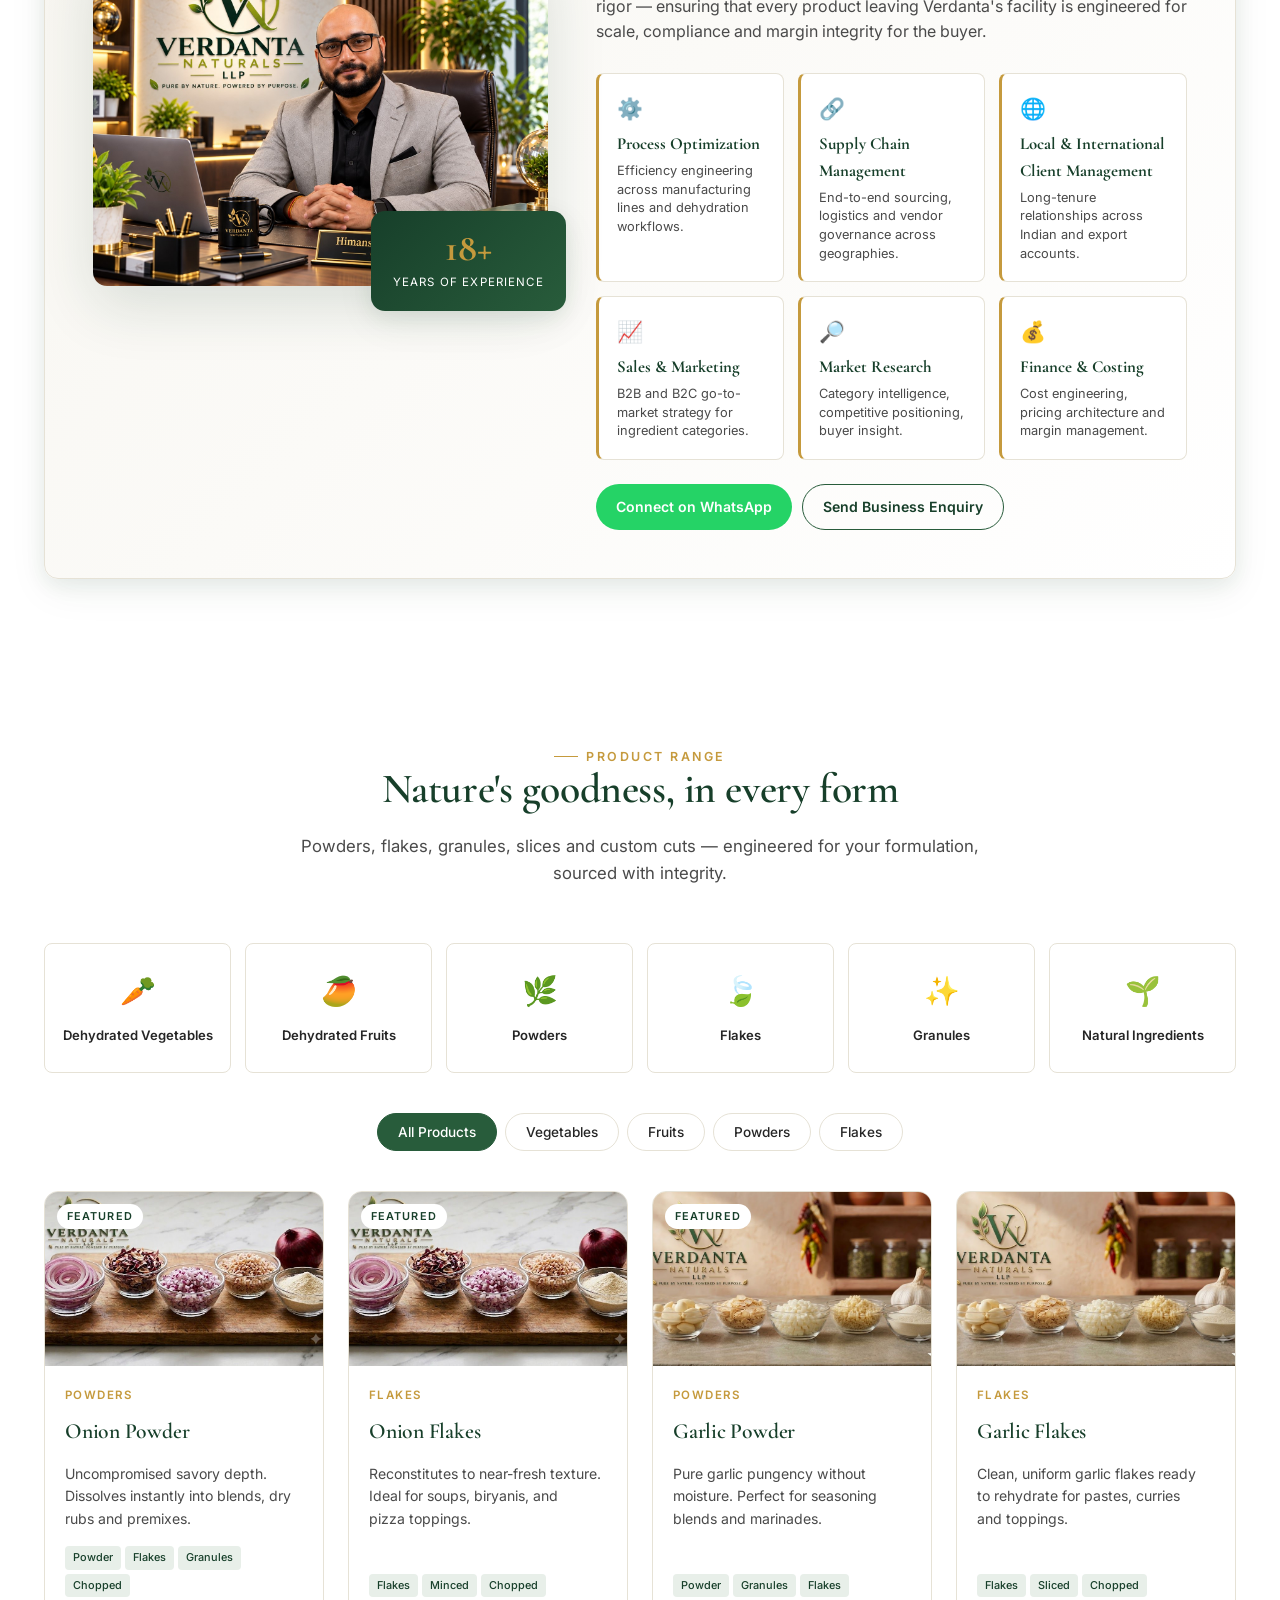
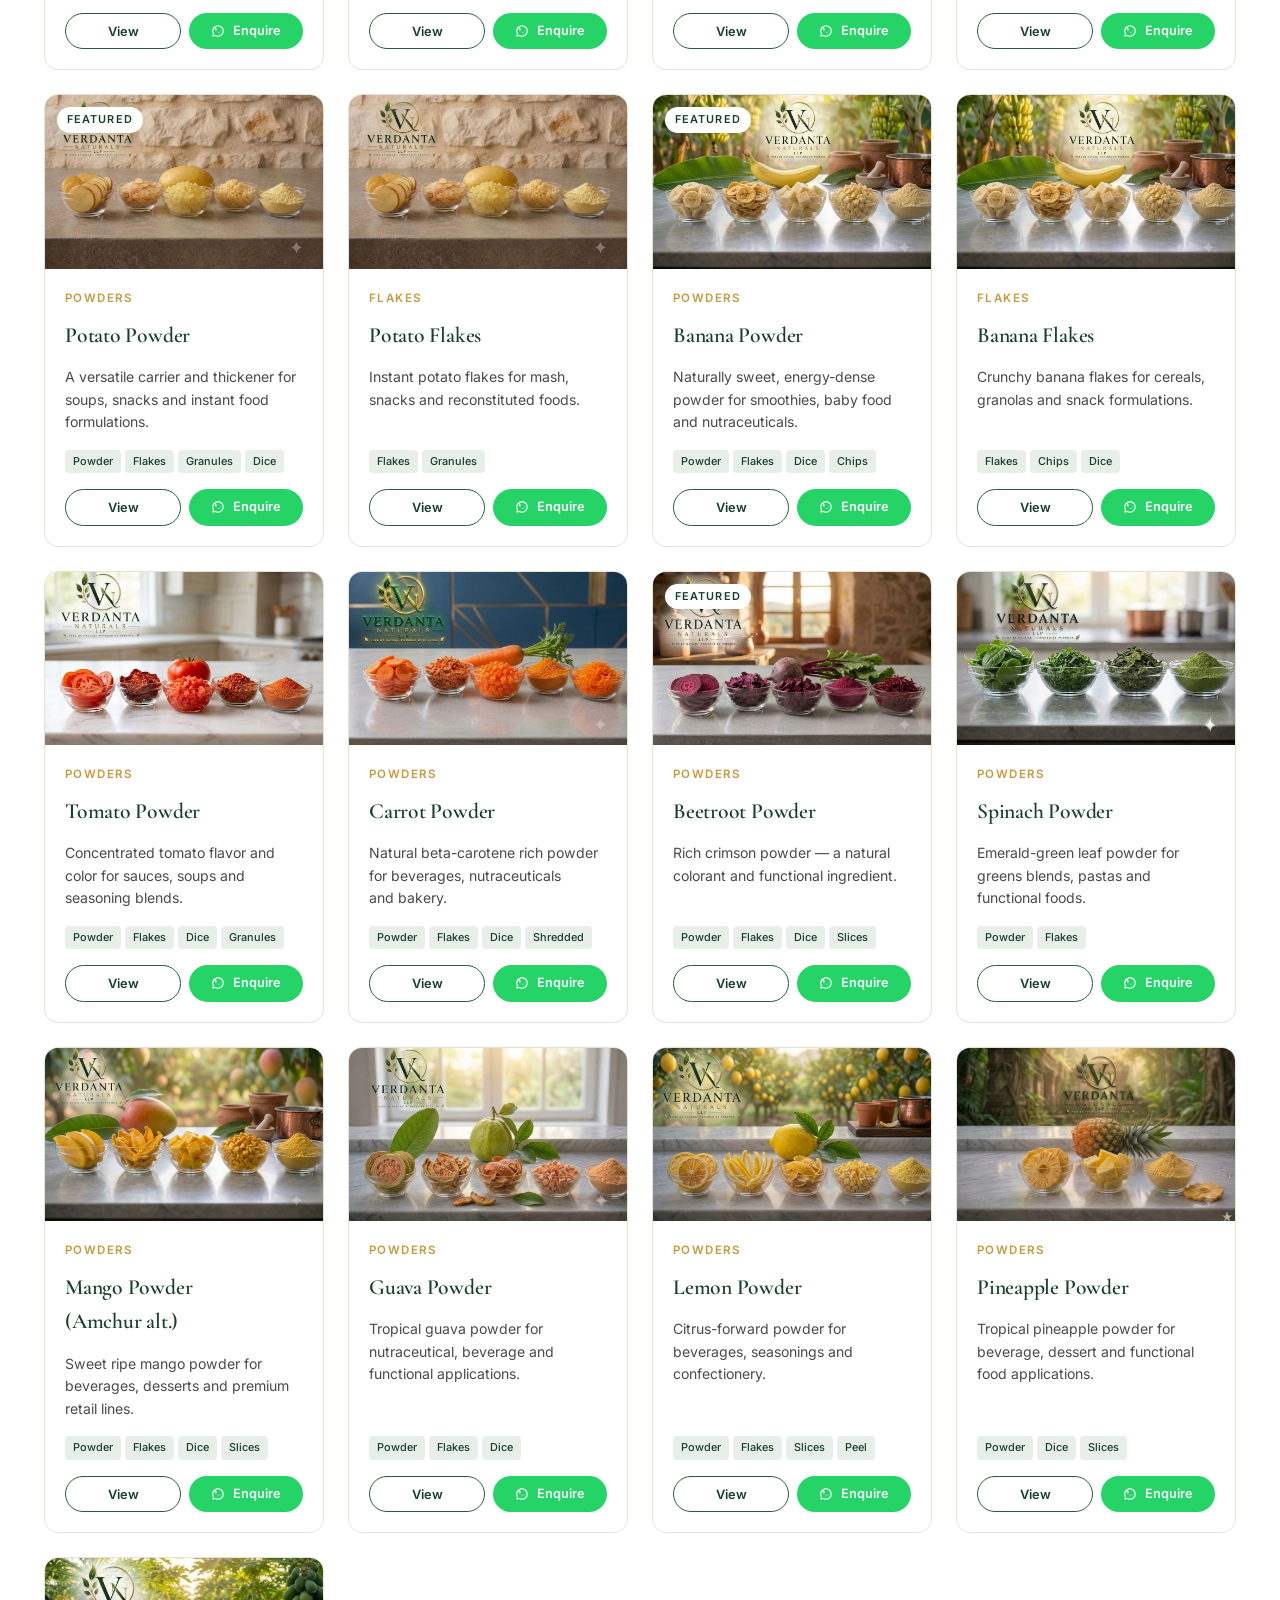
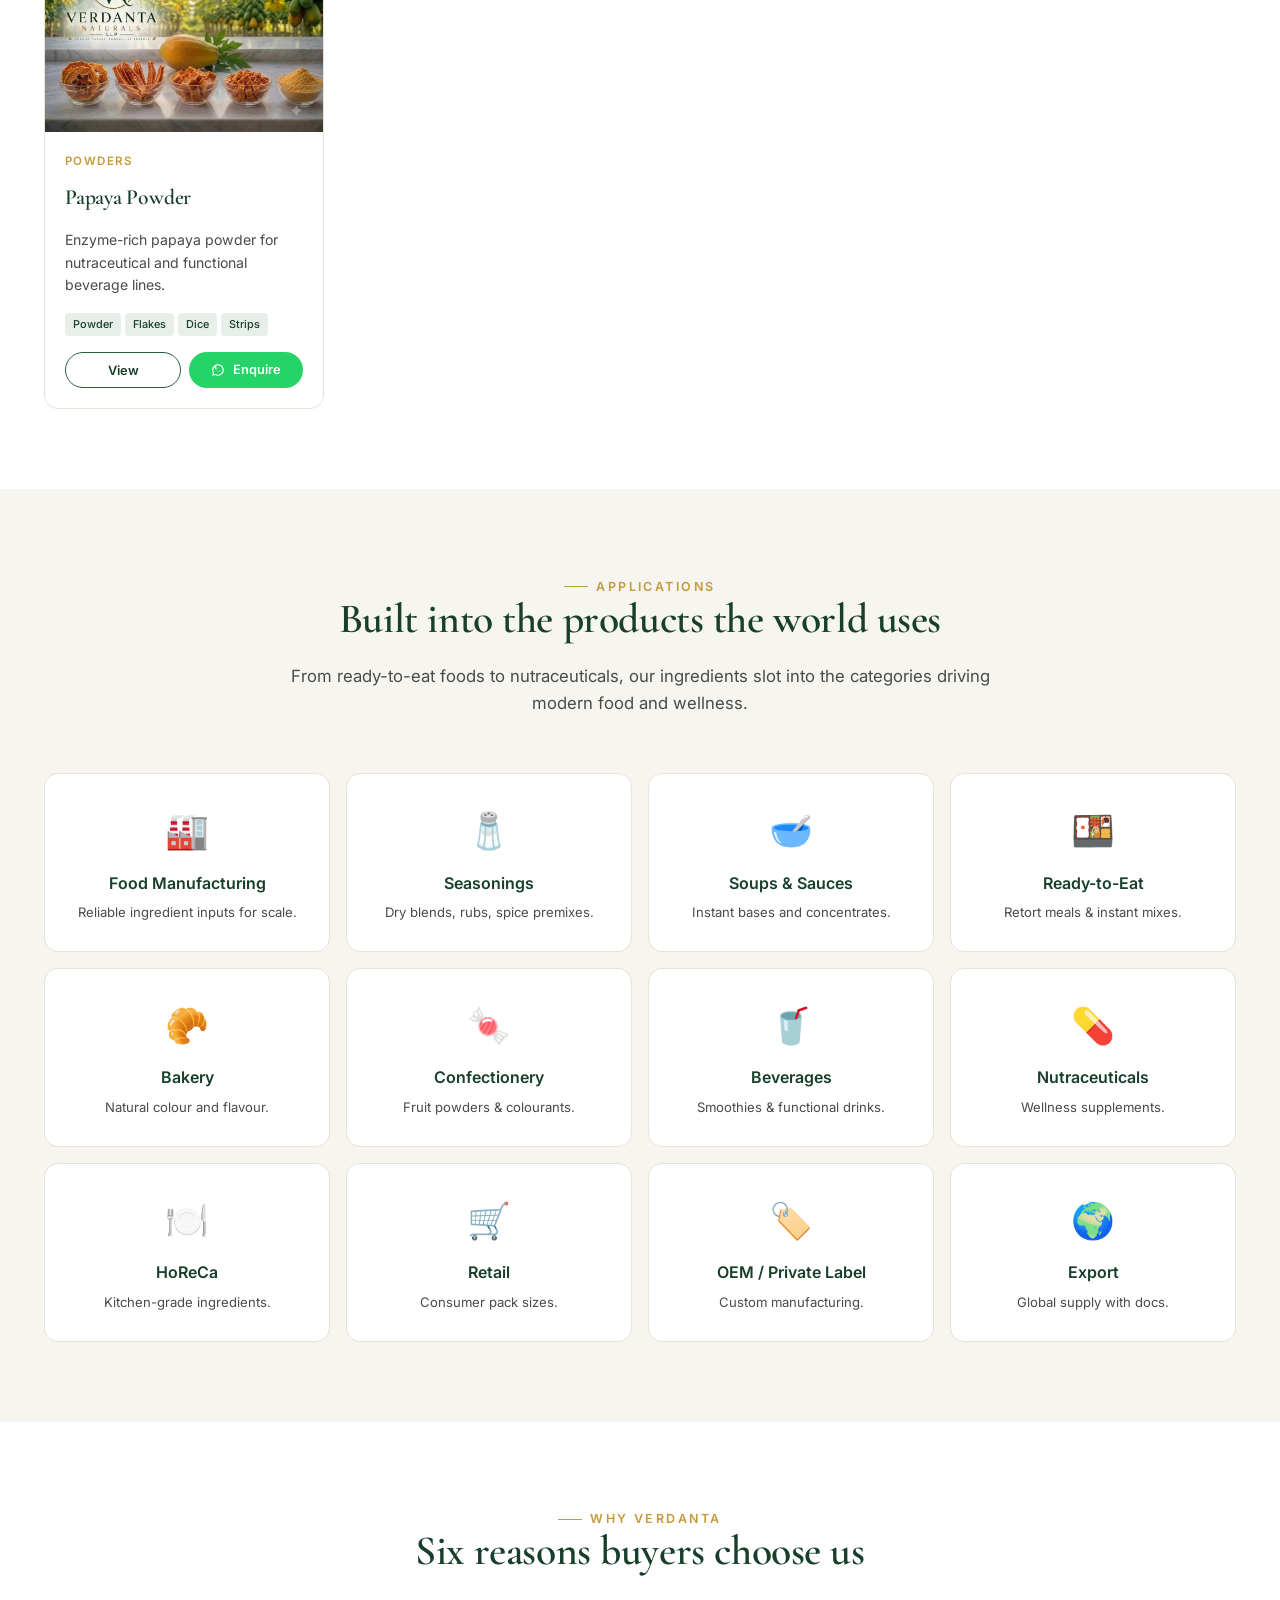
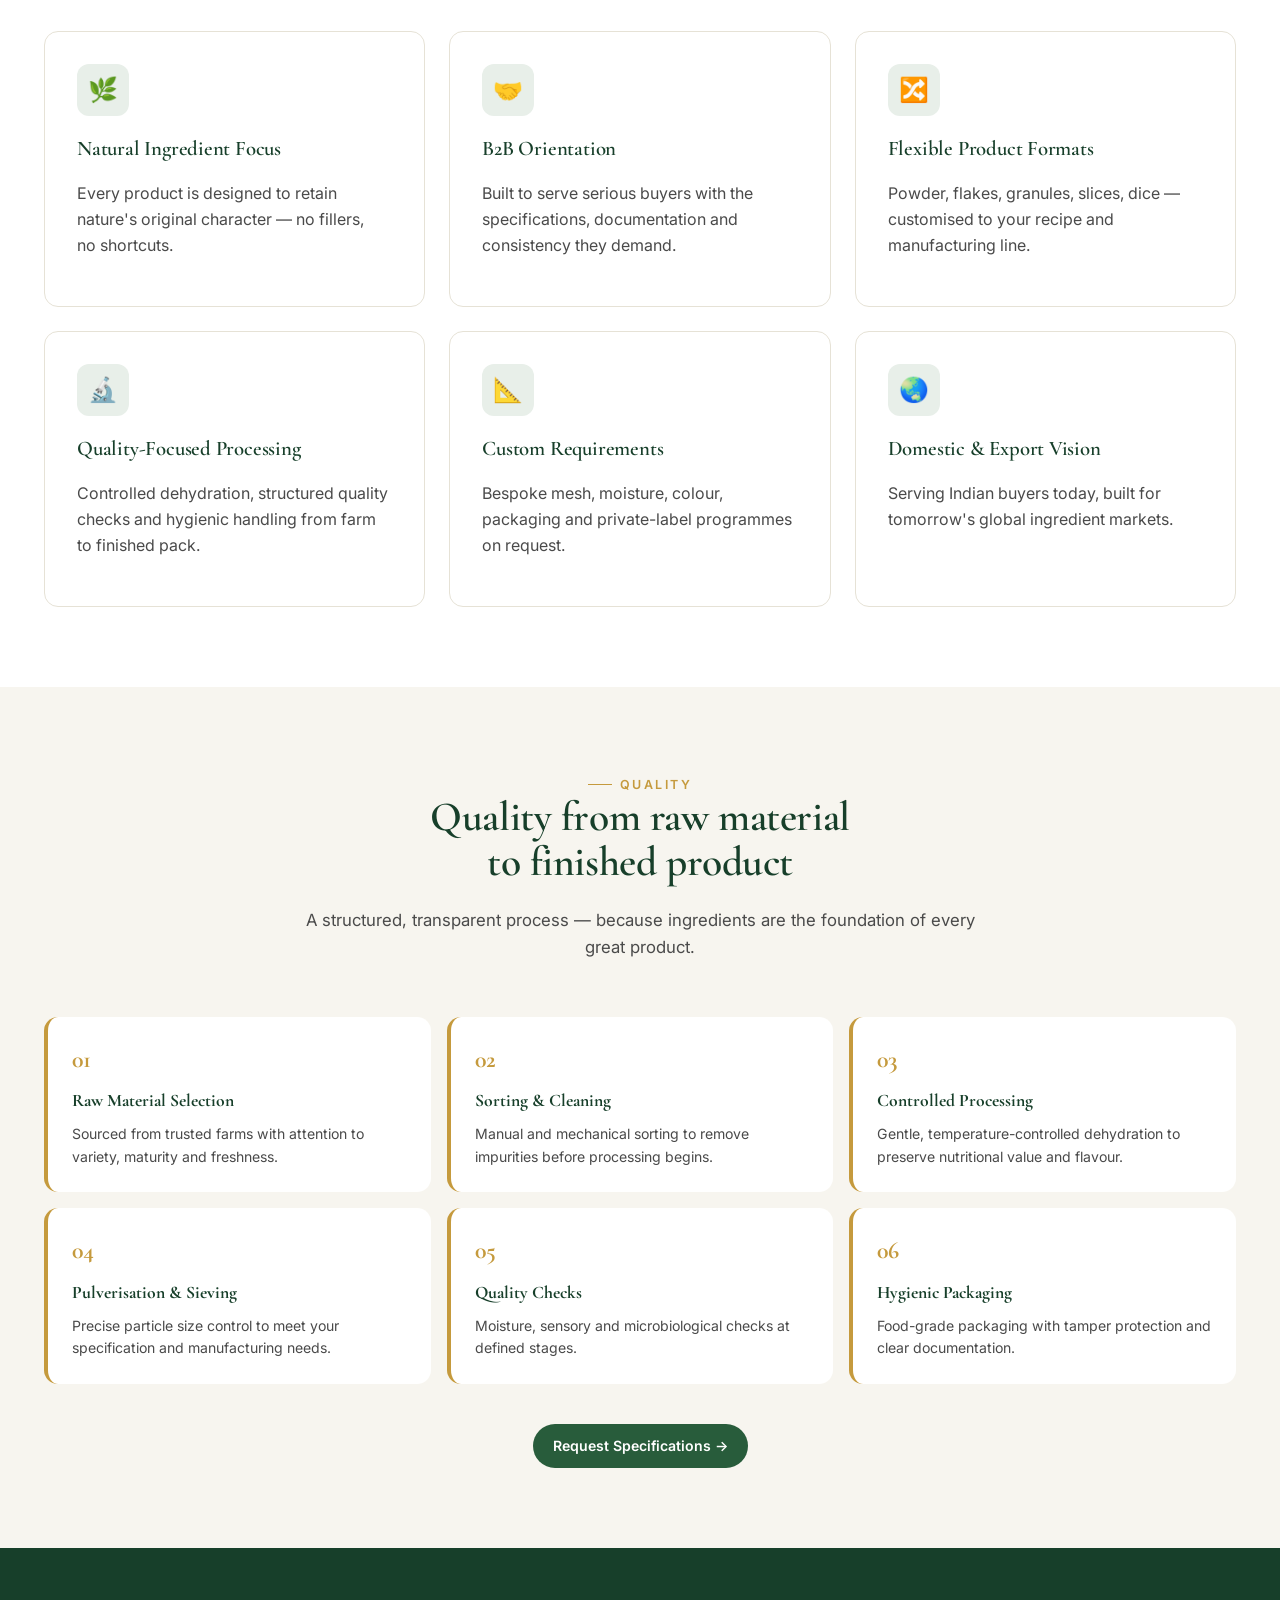
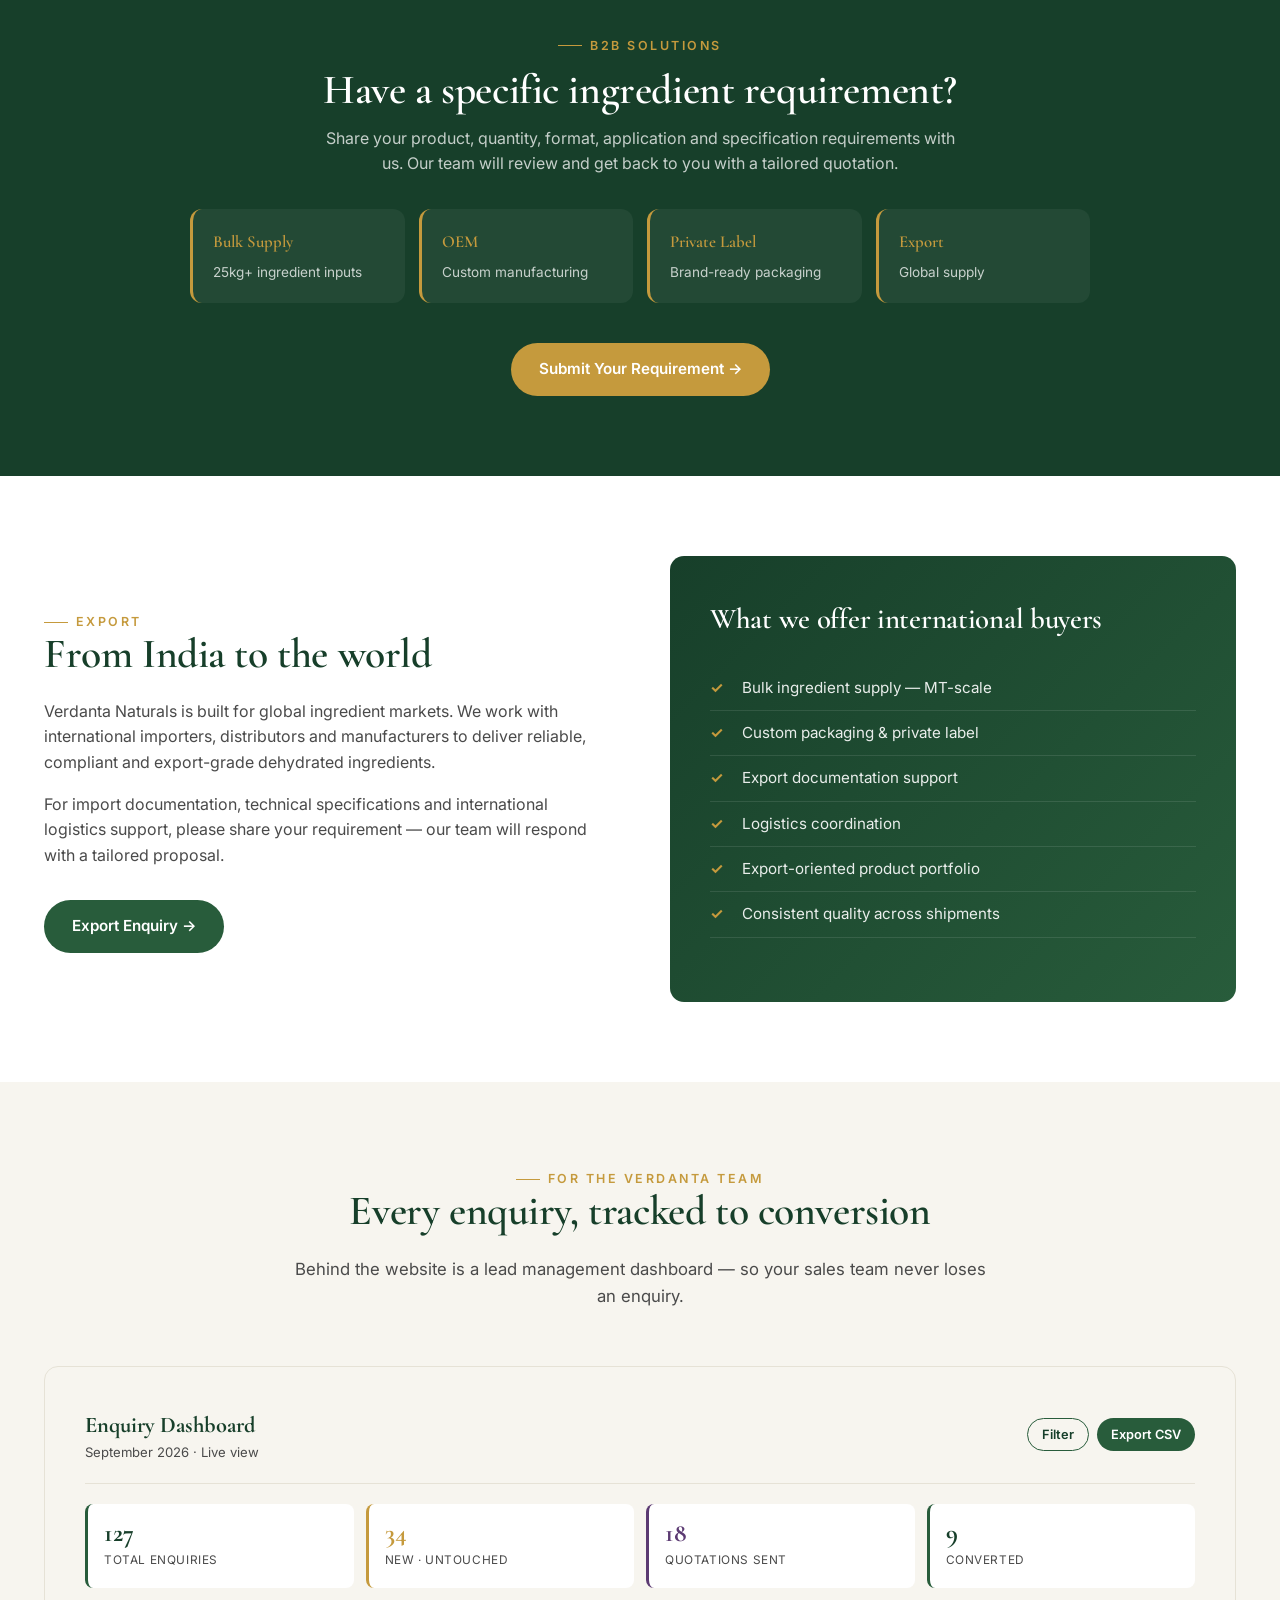
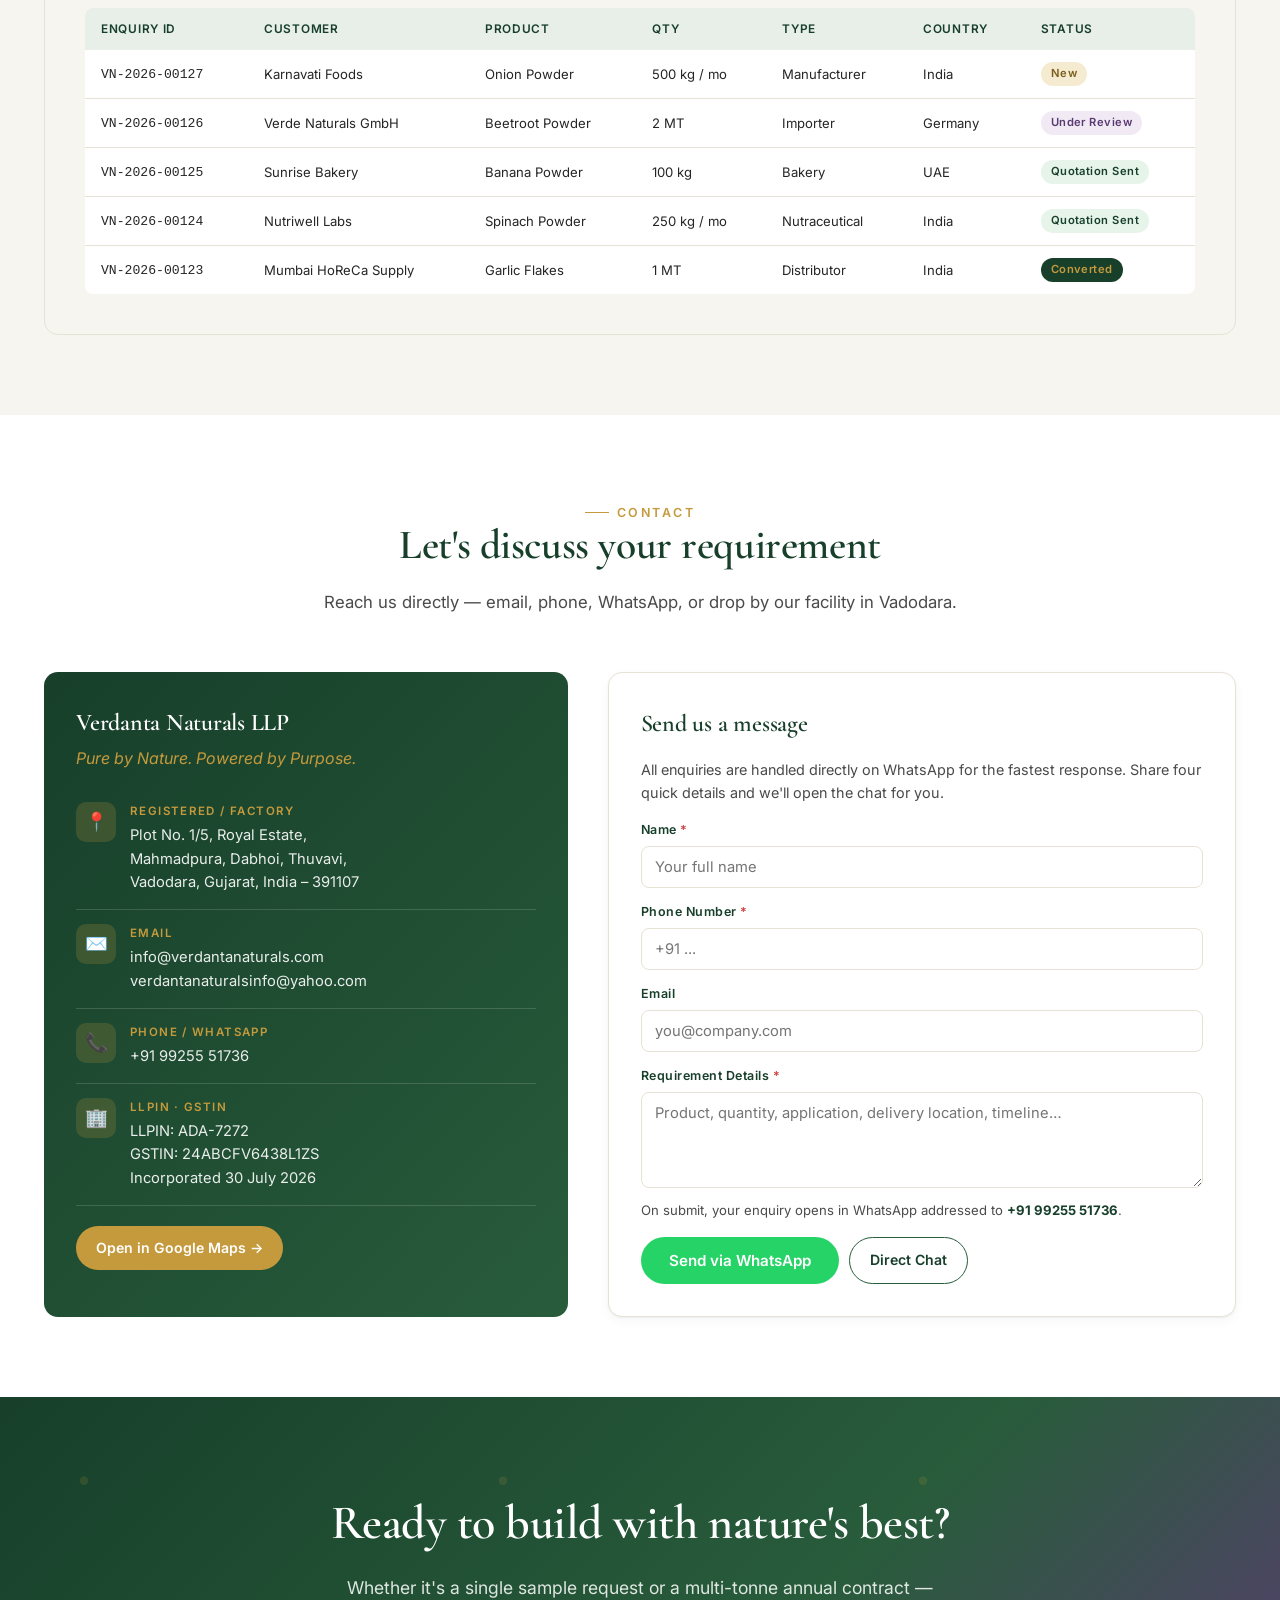
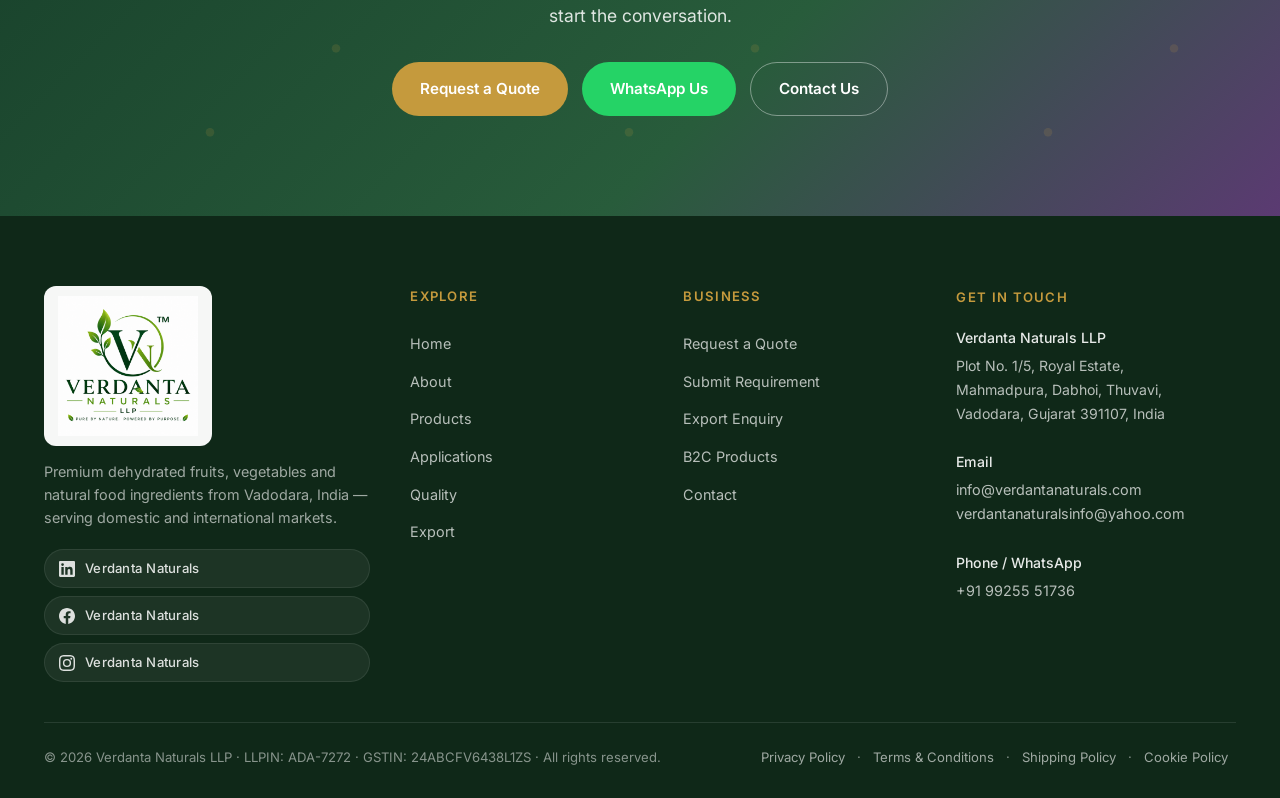
==== commit 5403b04d: "Add files via upload" ====
--- a/Verdanta Naturals.html
+++ b/Verdanta Naturals.html
@@ -18,11 +18,7 @@
 <header class="hdr">
   <div class="container hdr-inner">
     <a class="brand" href="#home">
-      <img src="assets/logo.png" alt="Verdanta Naturals LLP logo">
-      <div class="brand-txt">
-        <b>VERDANTA NATURALS</b>
-        <span>Pure by Nature · Powered by Purpose</span>
-      </div>
+      <img src="assets/logo.png" alt="Verdanta Naturals LLP logo" class="brand-logo-lg">
     </a>
     <nav class="nav">
       <a href="#home" class="active">Home</a>
@@ -148,7 +144,7 @@
     </div>
     <div class="leader-card">
       <div class="leader-photo">
-        <img src="assets/ceo-himanshu.jpg" alt="Himanshu Pandya — Chief Operating Officer, Verdanta Naturals LLP">
+        <img src="assets/ceo-himanshu-v2.jpg" alt="Himanshu Pandya — Chief Operating Officer, Verdanta Naturals LLP">
         <div class="leader-badge"><b>18+</b><span>Years of Experience</span></div>
       </div>
       <div class="leader-body">
@@ -378,6 +374,7 @@
           <div class="ci-ic">✉️</div>
           <div class="ci-txt">
             <b>Email</b>
+            <a href="mailto:info@verdantanaturals.com">info@verdantanaturals.com</a><br>
             <a href="mailto:verdantanaturalsinfo@yahoo.com">verdantanaturalsinfo@yahoo.com</a>
           </div>
         </div>
@@ -385,16 +382,14 @@
           <div class="ci-ic">📞</div>
           <div class="ci-txt">
             <b>Phone / WhatsApp</b>
-            <a href="tel:+919925551736">+91 99255 51736</a><br>
-            <a href="tel:+918758869498">+91 87588 69498</a><br>
-            <a href="tel:+919978527653">+91 99785 27653</a>
+            <a href="tel:+919925551736">+91 99255 51736</a>
           </div>
         </div>
         <div class="ci-row">
           <div class="ci-ic">🏢</div>
           <div class="ci-txt">
-            <b>LLPIN</b>
-            ADA-7272 · Incorporated 30 July 2026
+            <b>LLPIN &middot; GSTIN</b>
+            LLPIN: ADA-7272<br>GSTIN: 24ABCFV6438L1ZS<br>Incorporated 30 July 2026
           </div>
         </div>
         <a href="https://maps.app.goo.gl/CaiqVfwcp8JJdT6BA?g_st=aw" target="_blank" class="btn btn-gold" style="margin-top:20px;">Open in Google Maps →</a>
@@ -440,13 +435,21 @@
   <div class="container">
     <div class="foot-grid">
       <div class="foot-brand">
-        <img src="assets/logo.png" alt="Verdanta Naturals">
+        <img src="assets/logo.png" alt="Verdanta Naturals" class="foot-logo-lg">
         <p>Premium dehydrated fruits, vegetables and natural food ingredients from Vadodara, India — serving domestic and international markets.</p>
         <div class="foot-social">
-          <a href="#" aria-label="LinkedIn">in</a>
-          <a href="#" aria-label="Facebook">f</a>
-          <a href="#" aria-label="Instagram">◉</a>
-          <a href="#" aria-label="YouTube">▶</a>
+          <a href="https://www.linkedin.com/company/verdantanaturals/?viewAsMember=true" target="_blank" rel="noopener" aria-label="Verdanta Naturals on LinkedIn">
+            <svg viewBox="0 0 24 24" fill="currentColor"><path d="M20.45 20.45h-3.55v-5.57c0-1.33-.02-3.04-1.85-3.04-1.86 0-2.14 1.45-2.14 2.95v5.66H9.36V9h3.41v1.56h.05c.48-.9 1.63-1.85 3.36-1.85 3.6 0 4.26 2.37 4.26 5.45v6.29zM5.34 7.43a2.06 2.06 0 110-4.12 2.06 2.06 0 010 4.12zM7.12 20.45H3.56V9h3.56v11.45zM22.22 0H1.77C.8 0 0 .77 0 1.72v20.56C0 23.23.8 24 1.77 24h20.45c.98 0 1.78-.77 1.78-1.72V1.72C24 .77 23.2 0 22.22 0z"/></svg>
+            <span>Verdanta Naturals</span>
+          </a>
+          <a href="https://www.facebook.com/profile.php?id=61594045656613" target="_blank" rel="noopener" aria-label="Verdanta Naturals on Facebook">
+            <svg viewBox="0 0 24 24" fill="currentColor"><path d="M24 12.07C24 5.4 18.63 0 12 0S0 5.4 0 12.07C0 18.1 4.39 23.09 10.13 24v-8.44H7.08v-3.49h3.05V9.41c0-3.02 1.79-4.7 4.53-4.7 1.31 0 2.68.24 2.68.24v2.97h-1.51c-1.49 0-1.96.93-1.96 1.89v2.26h3.33l-.53 3.49h-2.8V24C19.61 23.09 24 18.1 24 12.07z"/></svg>
+            <span>Verdanta Naturals</span>
+          </a>
+          <a href="https://www.instagram.com/verdantanaturalsllp?stkn=Nnl5azQ5eXFvZHpp" target="_blank" rel="noopener" aria-label="Verdanta Naturals on Instagram">
+            <svg viewBox="0 0 24 24" fill="currentColor"><path d="M12 2.16c3.2 0 3.58.01 4.85.07 1.17.05 1.8.25 2.23.41.56.22.96.48 1.38.9.42.42.68.82.9 1.38.16.42.36 1.06.41 2.23.06 1.27.07 1.65.07 4.85s-.01 3.58-.07 4.85c-.05 1.17-.25 1.8-.41 2.23-.22.56-.48.96-.9 1.38-.42.42-.82.68-1.38.9-.42.16-1.06.36-2.23.41-1.27.06-1.65.07-4.85.07s-3.58-.01-4.85-.07c-1.17-.05-1.8-.25-2.23-.41-.56-.22-.96-.48-1.38-.9-.42-.42-.68-.82-.9-1.38-.16-.42-.36-1.06-.41-2.23C2.17 15.58 2.16 15.2 2.16 12s.01-3.58.07-4.85c.05-1.17.25-1.8.41-2.23.22-.56.48-.96.9-1.38.42-.42.82-.68 1.38-.9.42-.16 1.06-.36 2.23-.41C8.42 2.17 8.8 2.16 12 2.16zM12 0C8.74 0 8.33.01 7.05.07 5.78.13 4.9.33 4.14.63c-.79.31-1.46.72-2.13 1.39C1.34 2.69.93 3.36.62 4.15.32 4.9.12 5.78.07 7.05.01 8.33 0 8.74 0 12s.01 3.67.07 4.95c.06 1.27.26 2.15.56 2.91.31.79.72 1.46 1.39 2.13.67.67 1.34 1.08 2.13 1.39.76.3 1.64.5 2.91.56C8.33 23.99 8.74 24 12 24s3.67-.01 4.95-.07c1.27-.06 2.15-.26 2.91-.56.79-.31 1.46-.72 2.13-1.39.67-.67 1.08-1.34 1.39-2.13.3-.76.5-1.64.56-2.91.06-1.28.07-1.69.07-4.95s-.01-3.67-.07-4.95c-.06-1.27-.26-2.15-.56-2.91-.31-.79-.72-1.46-1.39-2.13C21.31 1.34 20.64.93 19.85.62c-.76-.3-1.64-.5-2.91-.56C15.67.01 15.26 0 12 0zm0 5.84a6.16 6.16 0 100 12.32 6.16 6.16 0 000-12.32zM12 16a4 4 0 110-8 4 4 0 010 8zm6.41-11.85a1.44 1.44 0 100 2.88 1.44 1.44 0 000-2.88z"/></svg>
+            <span>Verdanta Naturals</span>
+          </a>
         </div>
       </div>
       <div>
@@ -475,13 +478,15 @@
         <b>Verdanta Naturals LLP</b>
         Plot No. 1/5, Royal Estate,<br>Mahmadpura, Dabhoi, Thuvavi,<br>Vadodara, Gujarat 391107, India
         <br><br>
-        <b>Email</b><a href="mailto:verdantanaturalsinfo@yahoo.com">verdantanaturalsinfo@yahoo.com</a>
-        <br>
-        <b>Phone</b><a href="tel:+919925551736">+91 99255 51736</a>
+        <b>Email</b>
+        <a href="mailto:info@verdantanaturals.com">info@verdantanaturals.com</a><br>
+        <a href="mailto:verdantanaturalsinfo@yahoo.com">verdantanaturalsinfo@yahoo.com</a>
+        <br><br>
+        <b>Phone / WhatsApp</b><a href="tel:+919925551736">+91 99255 51736</a>
       </div>
     </div>
     <div class="foot-bottom">
-      <div>© 2026 Verdanta Naturals LLP · LLPIN: ADA-7272 · All rights reserved.</div>
+      <div>© 2026 Verdanta Naturals LLP · LLPIN: ADA-7272 · GSTIN: 24ABCFV6438L1ZS · All rights reserved.</div>
       <div>
         <a href="#">Privacy Policy</a> ·
         <a href="#">Terms &amp; Conditions</a> ·
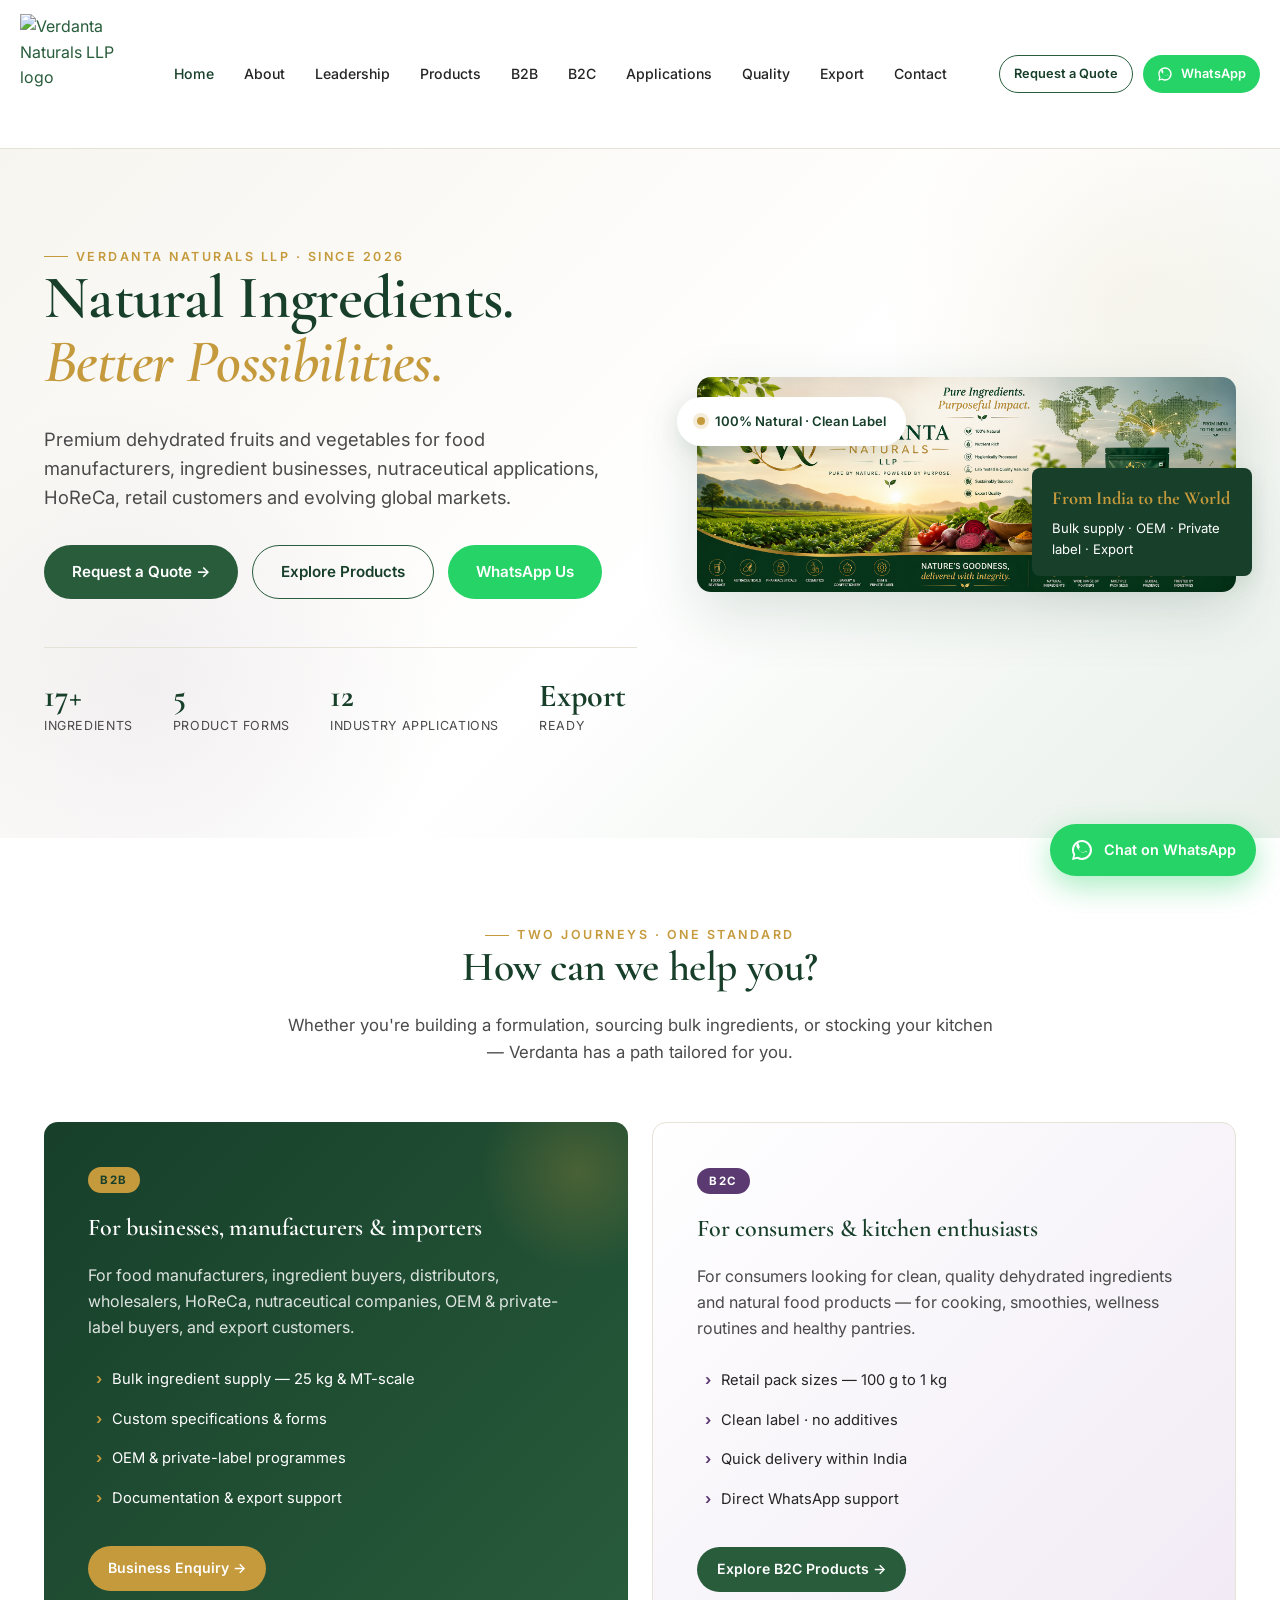
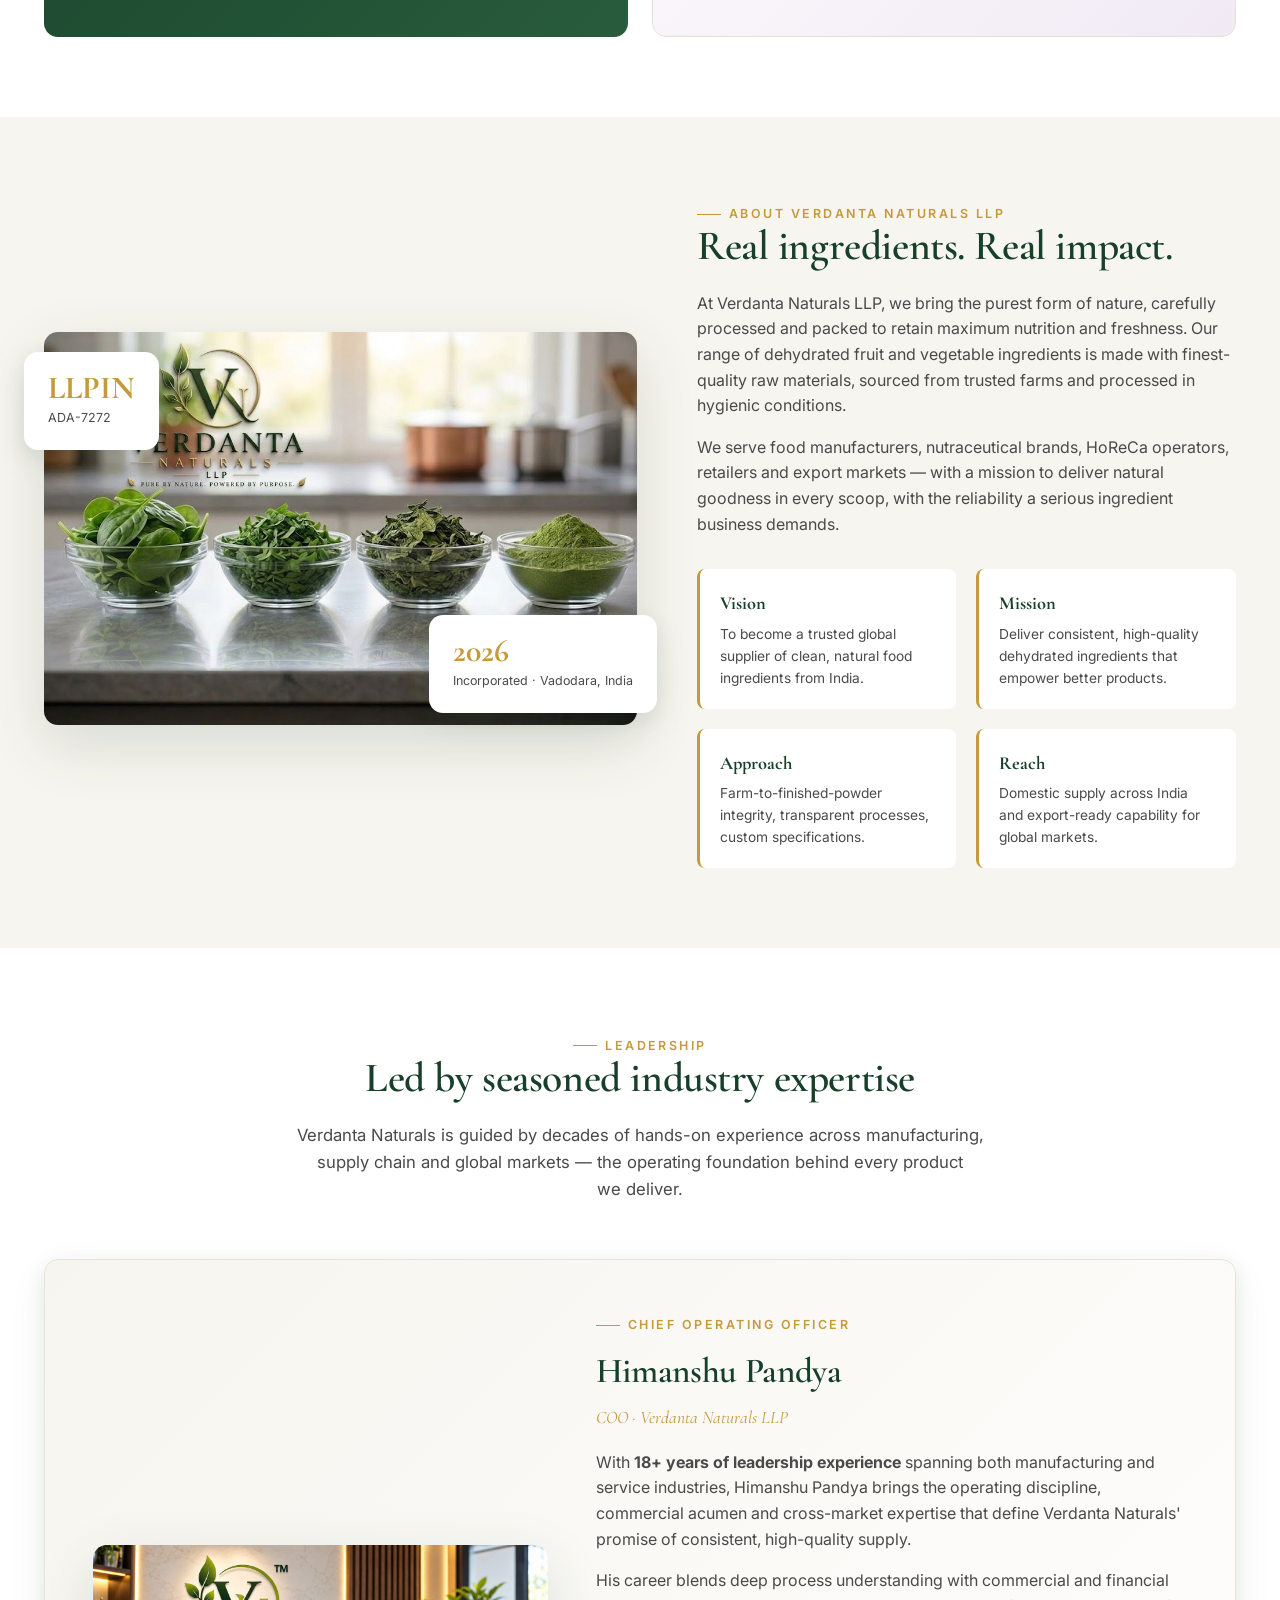
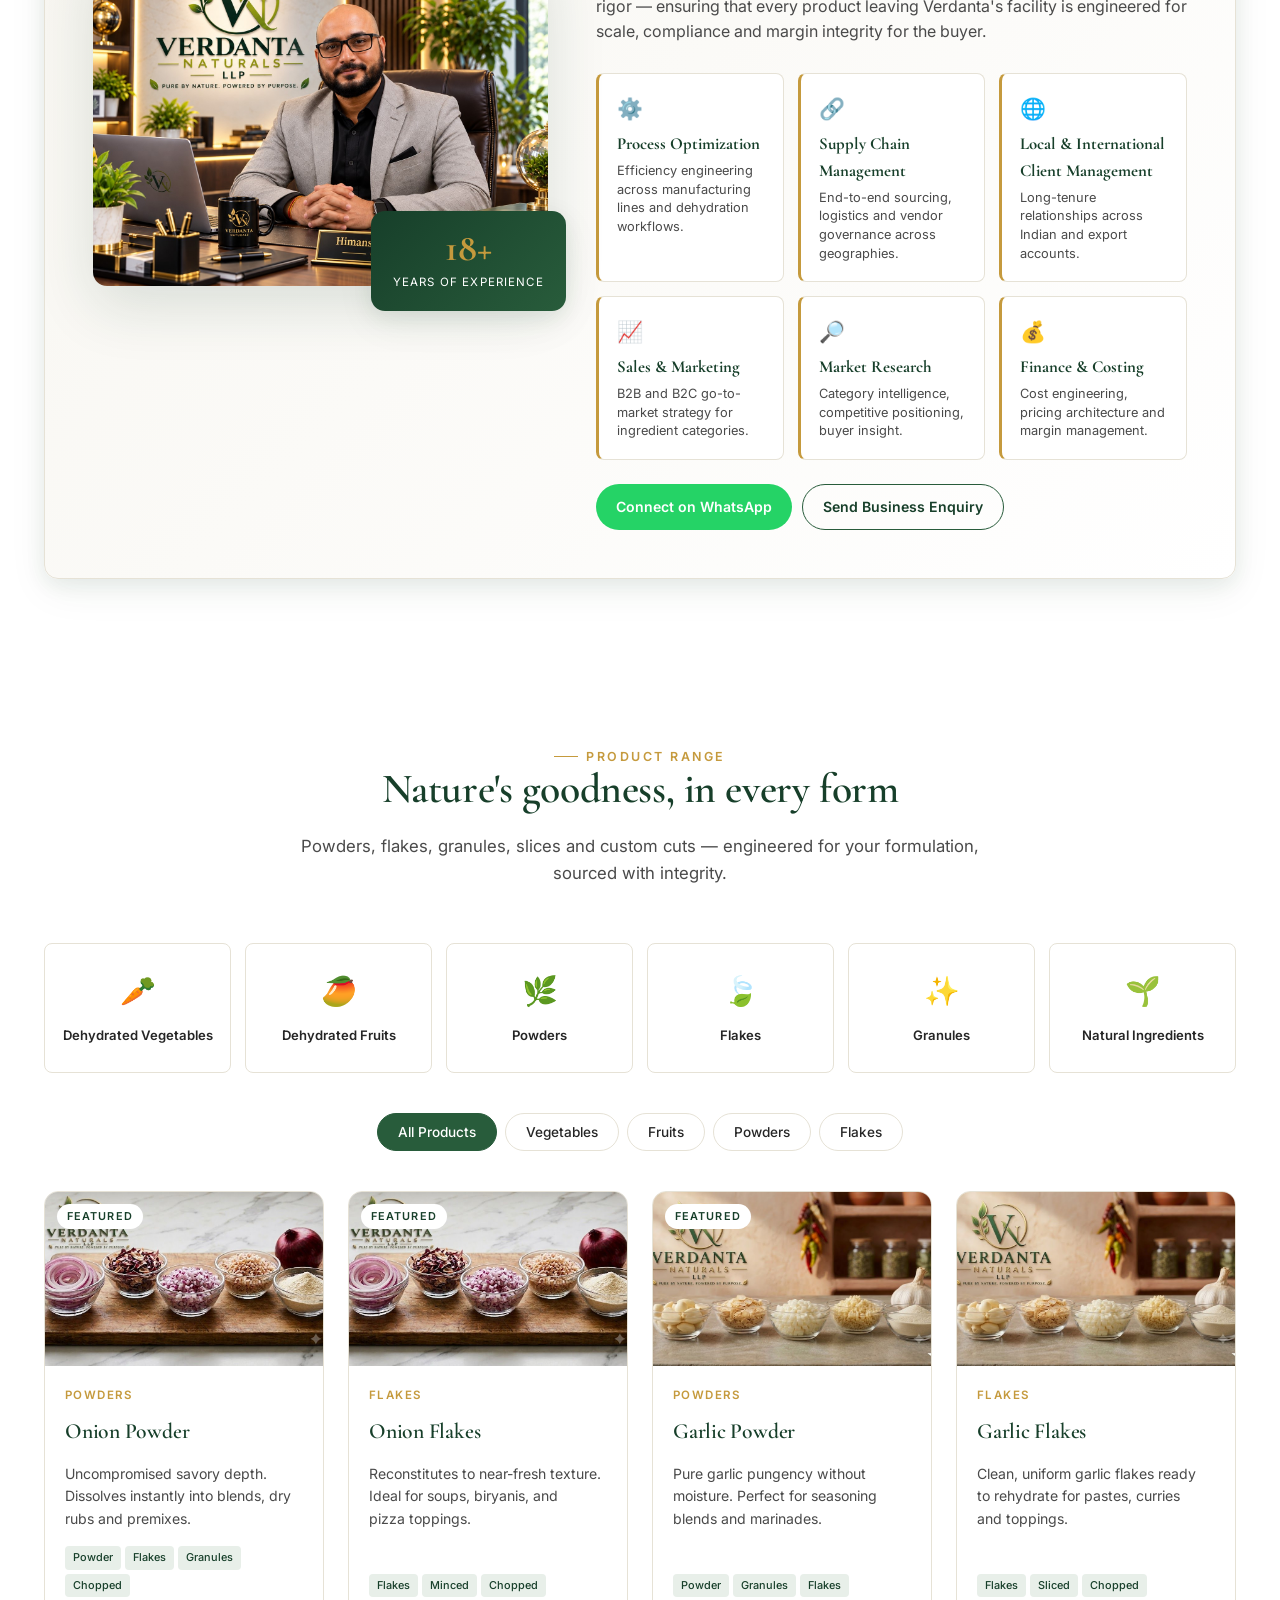
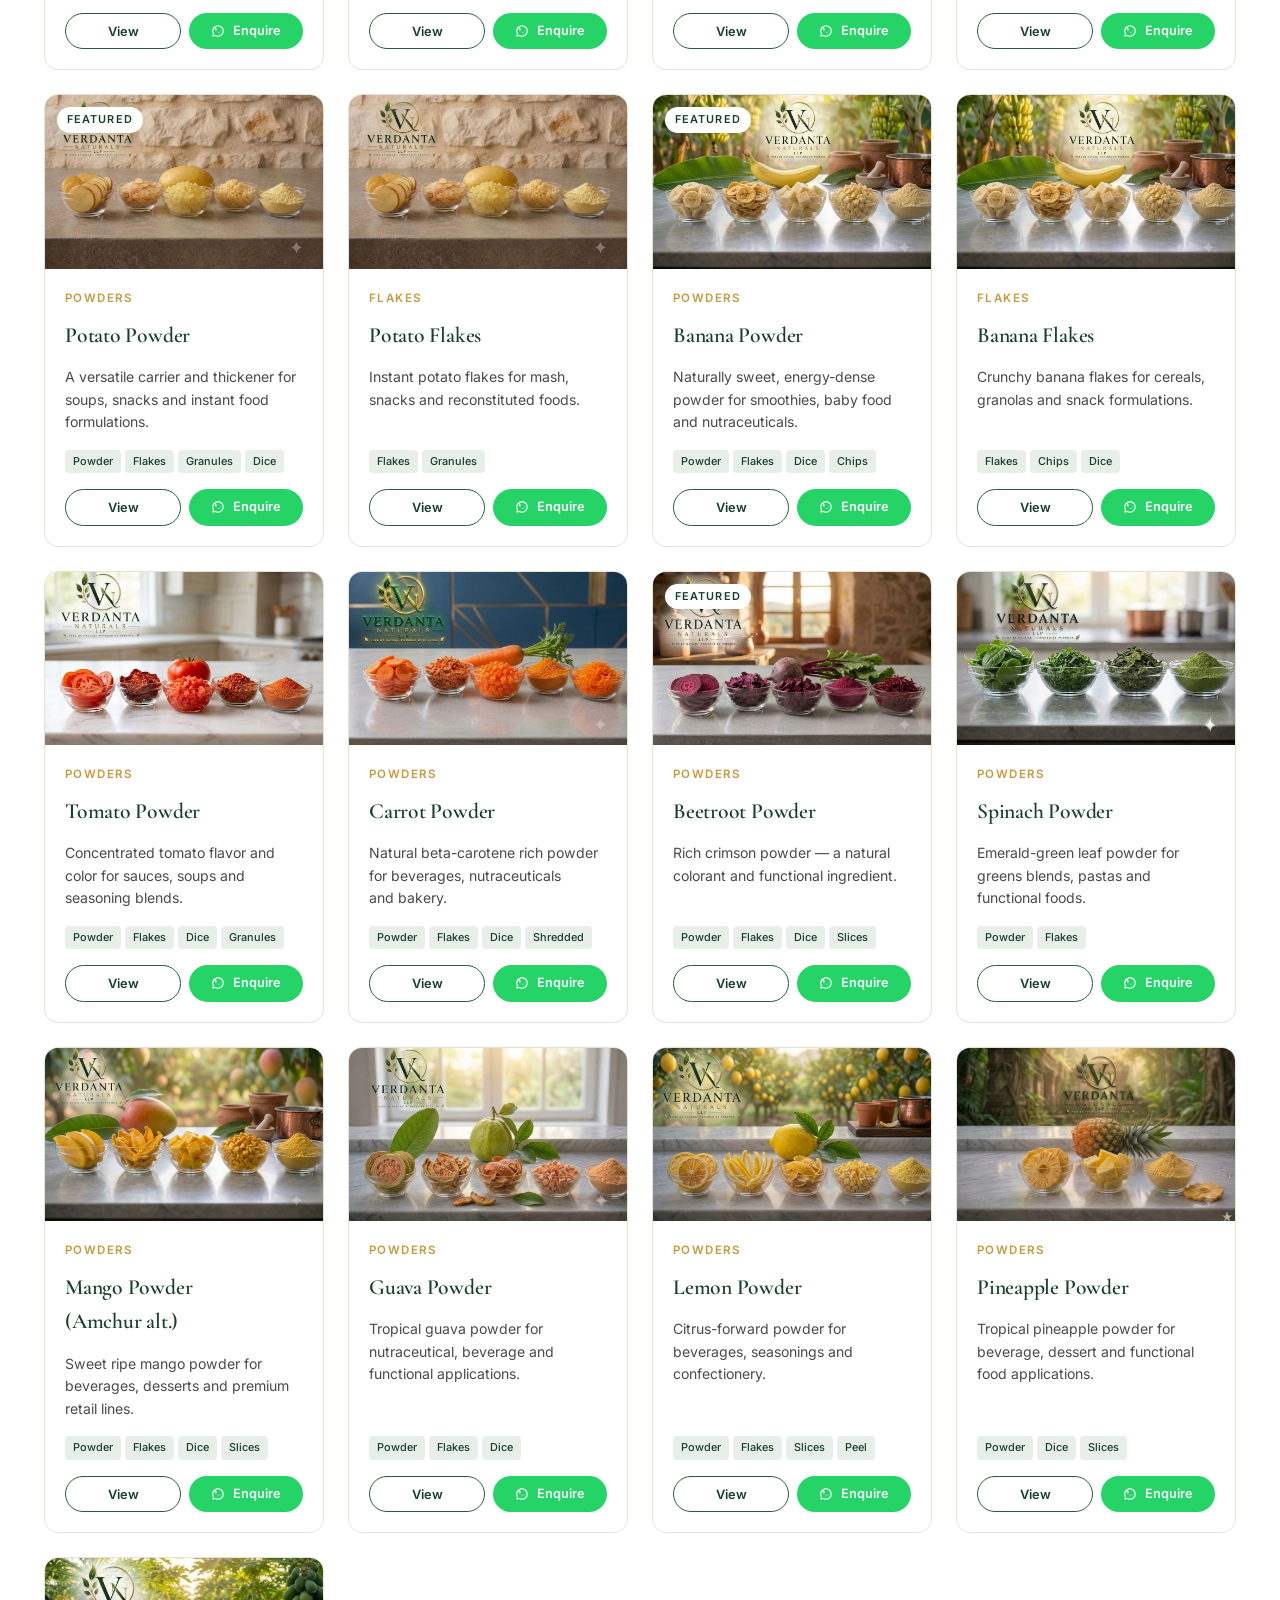
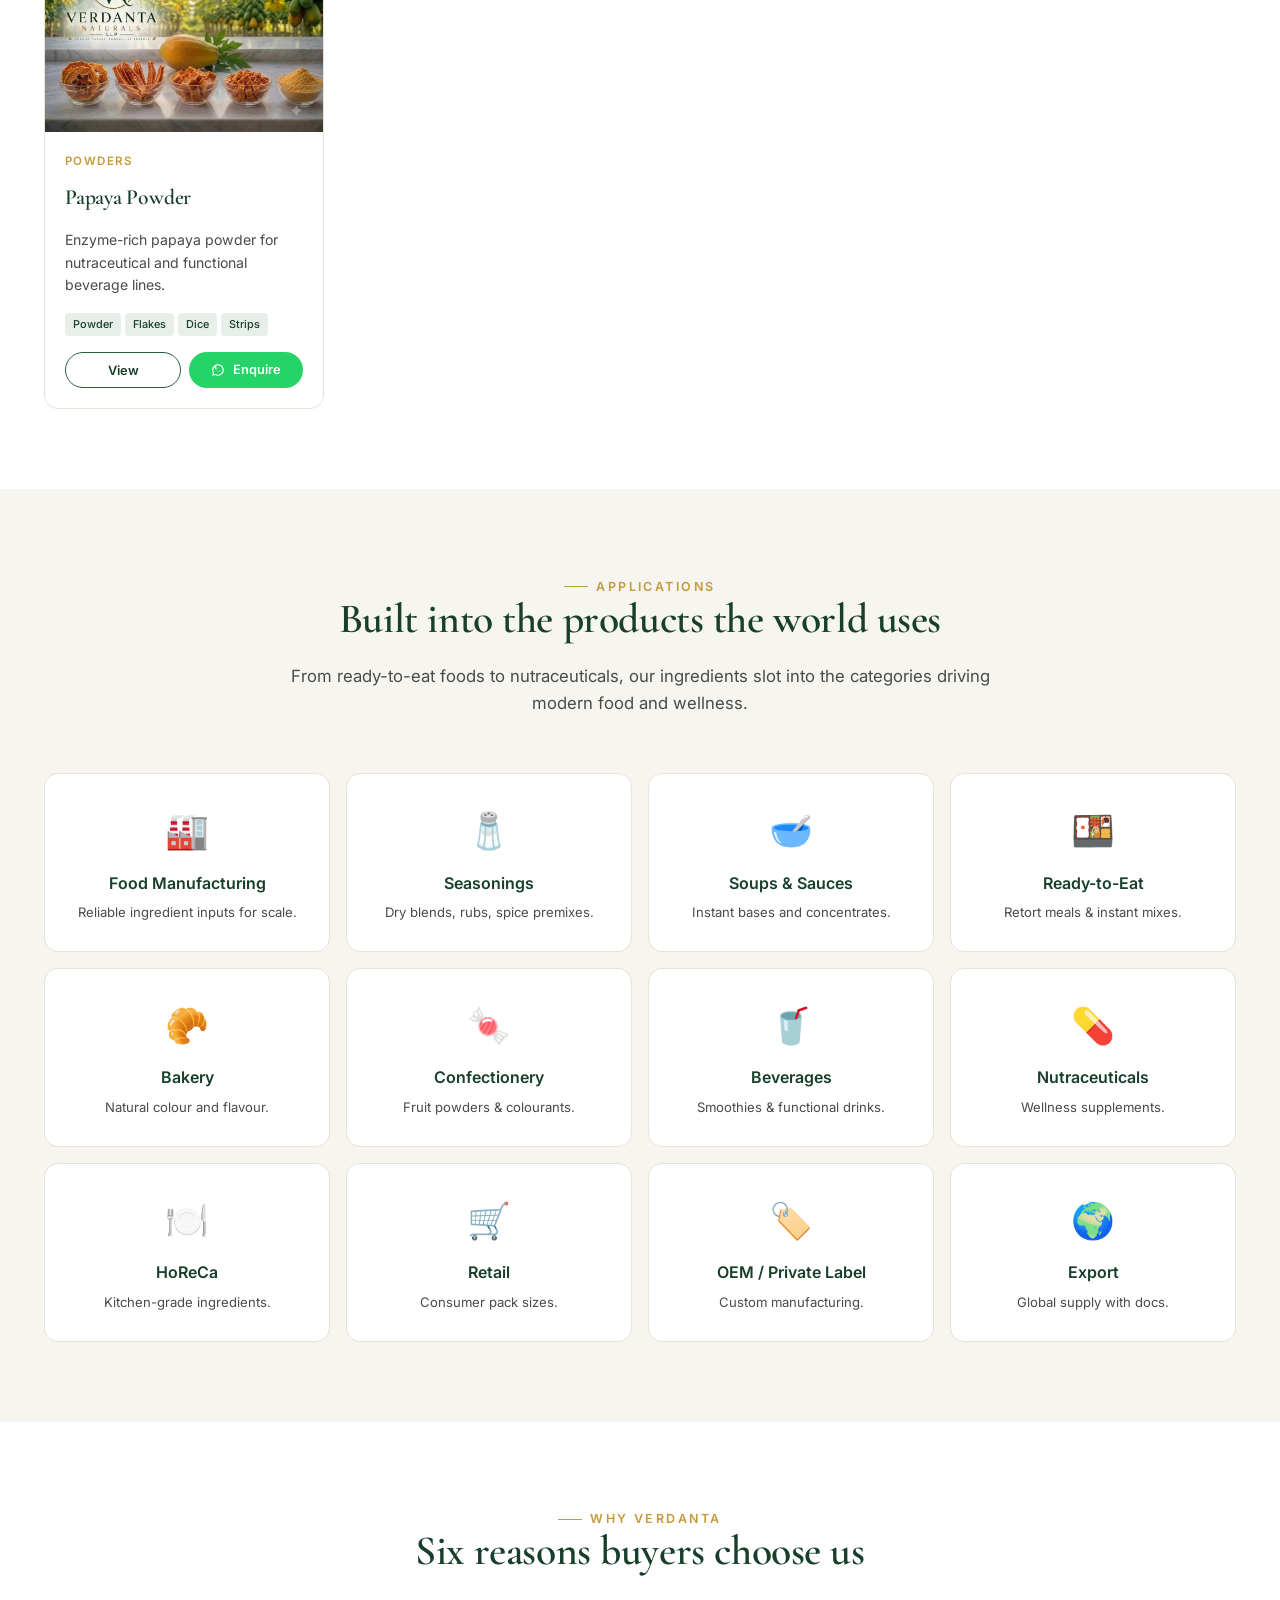
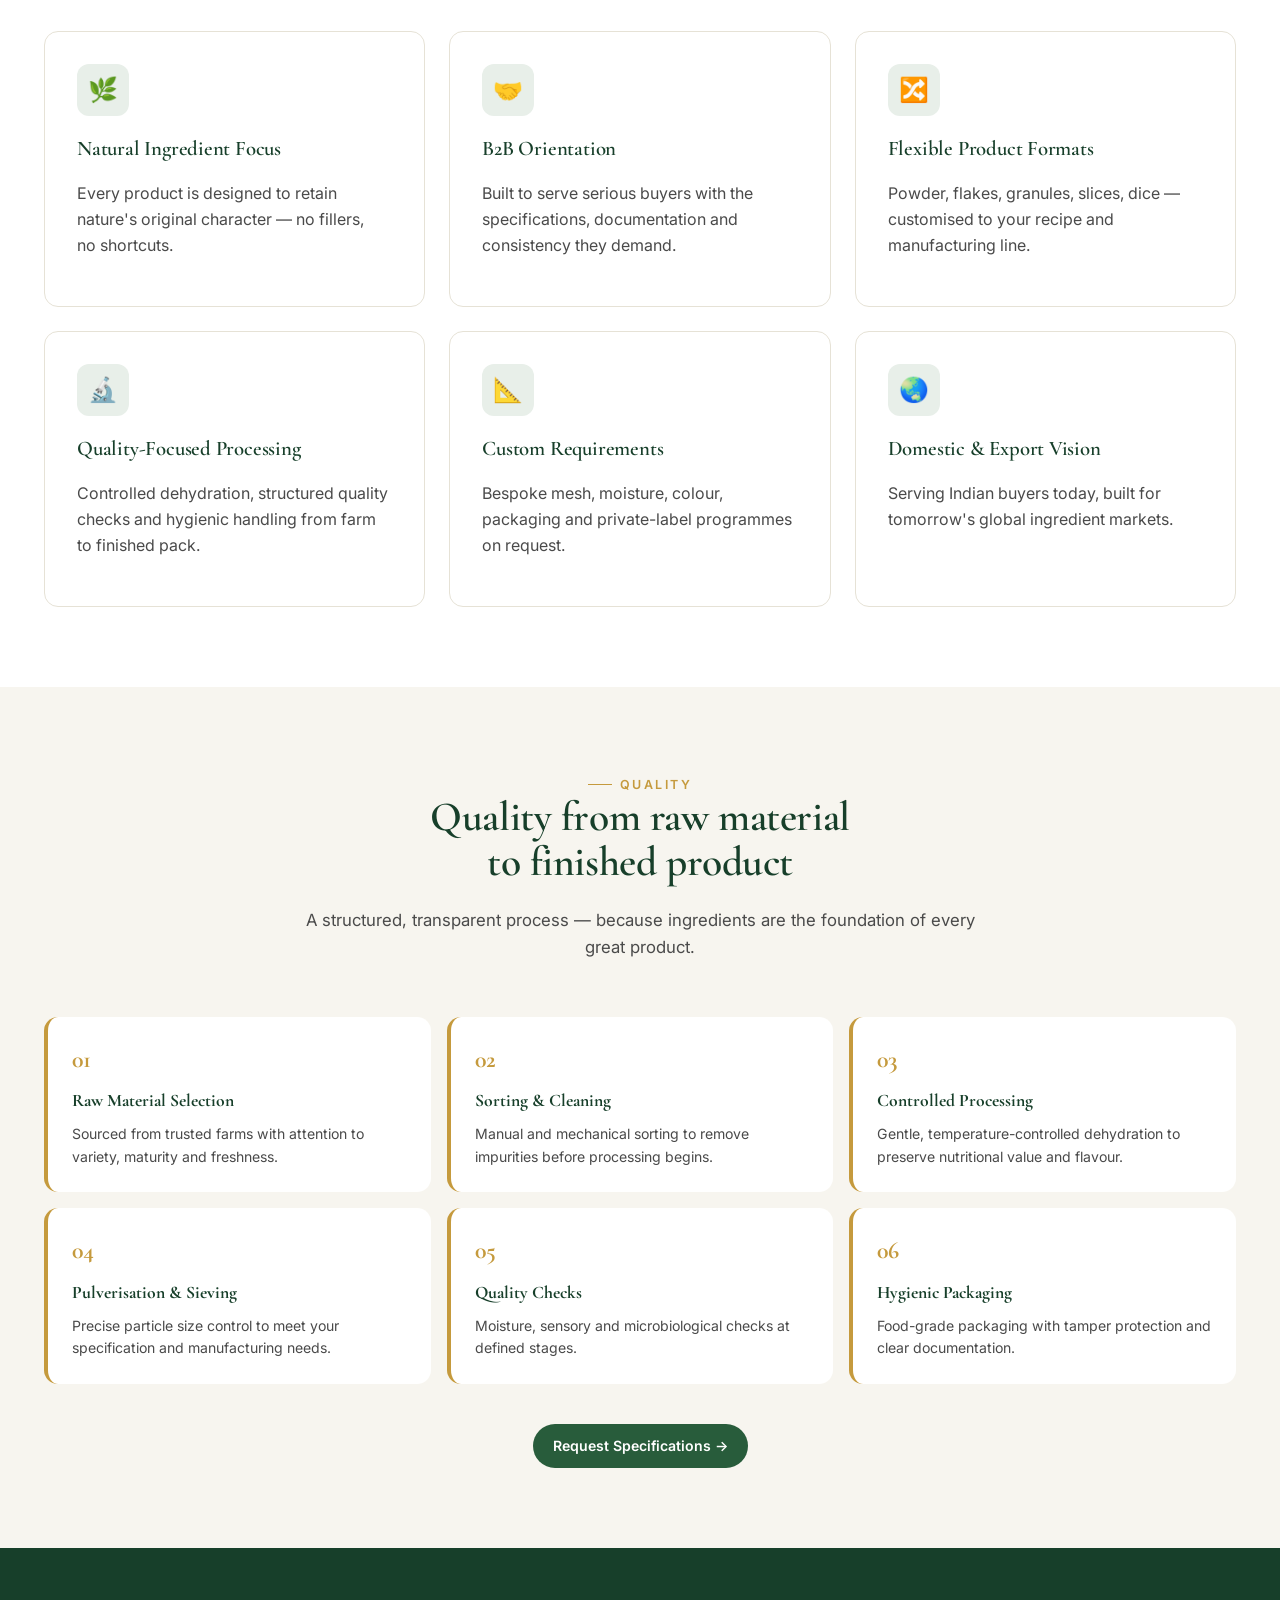
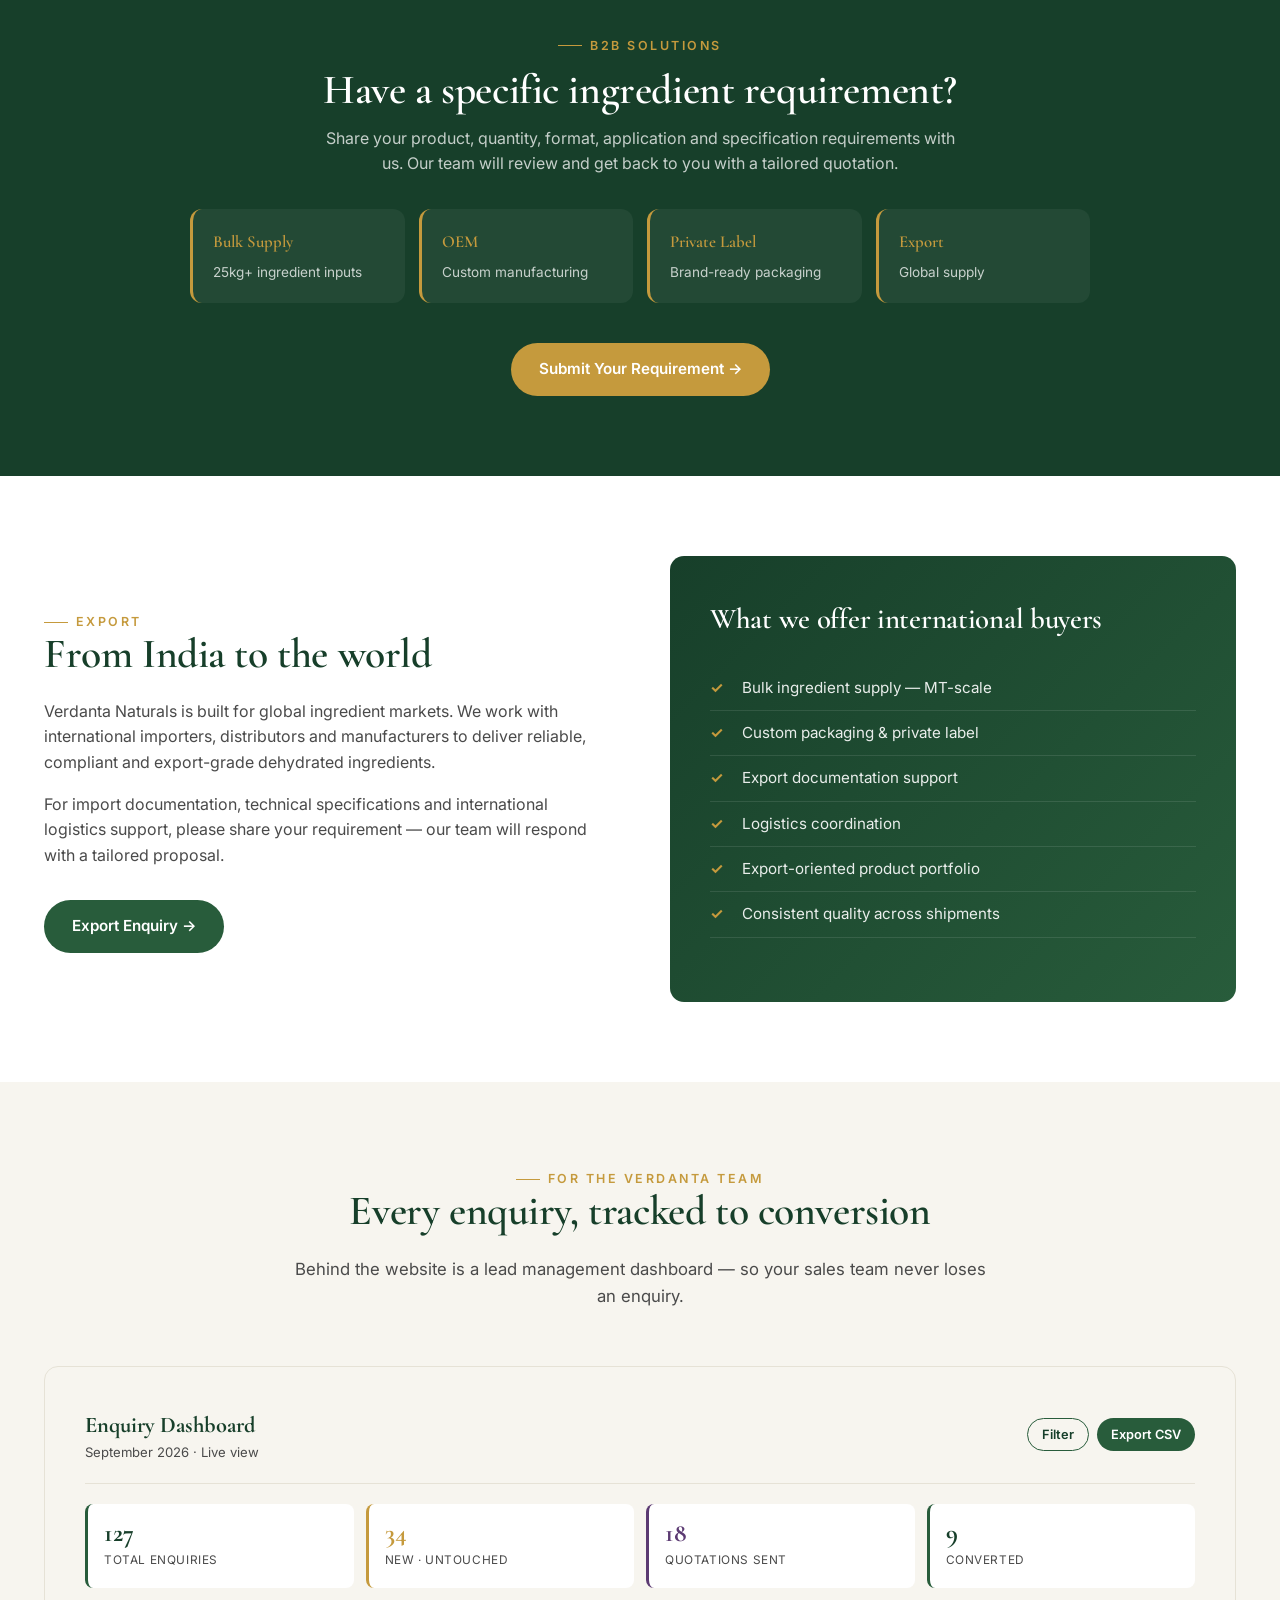
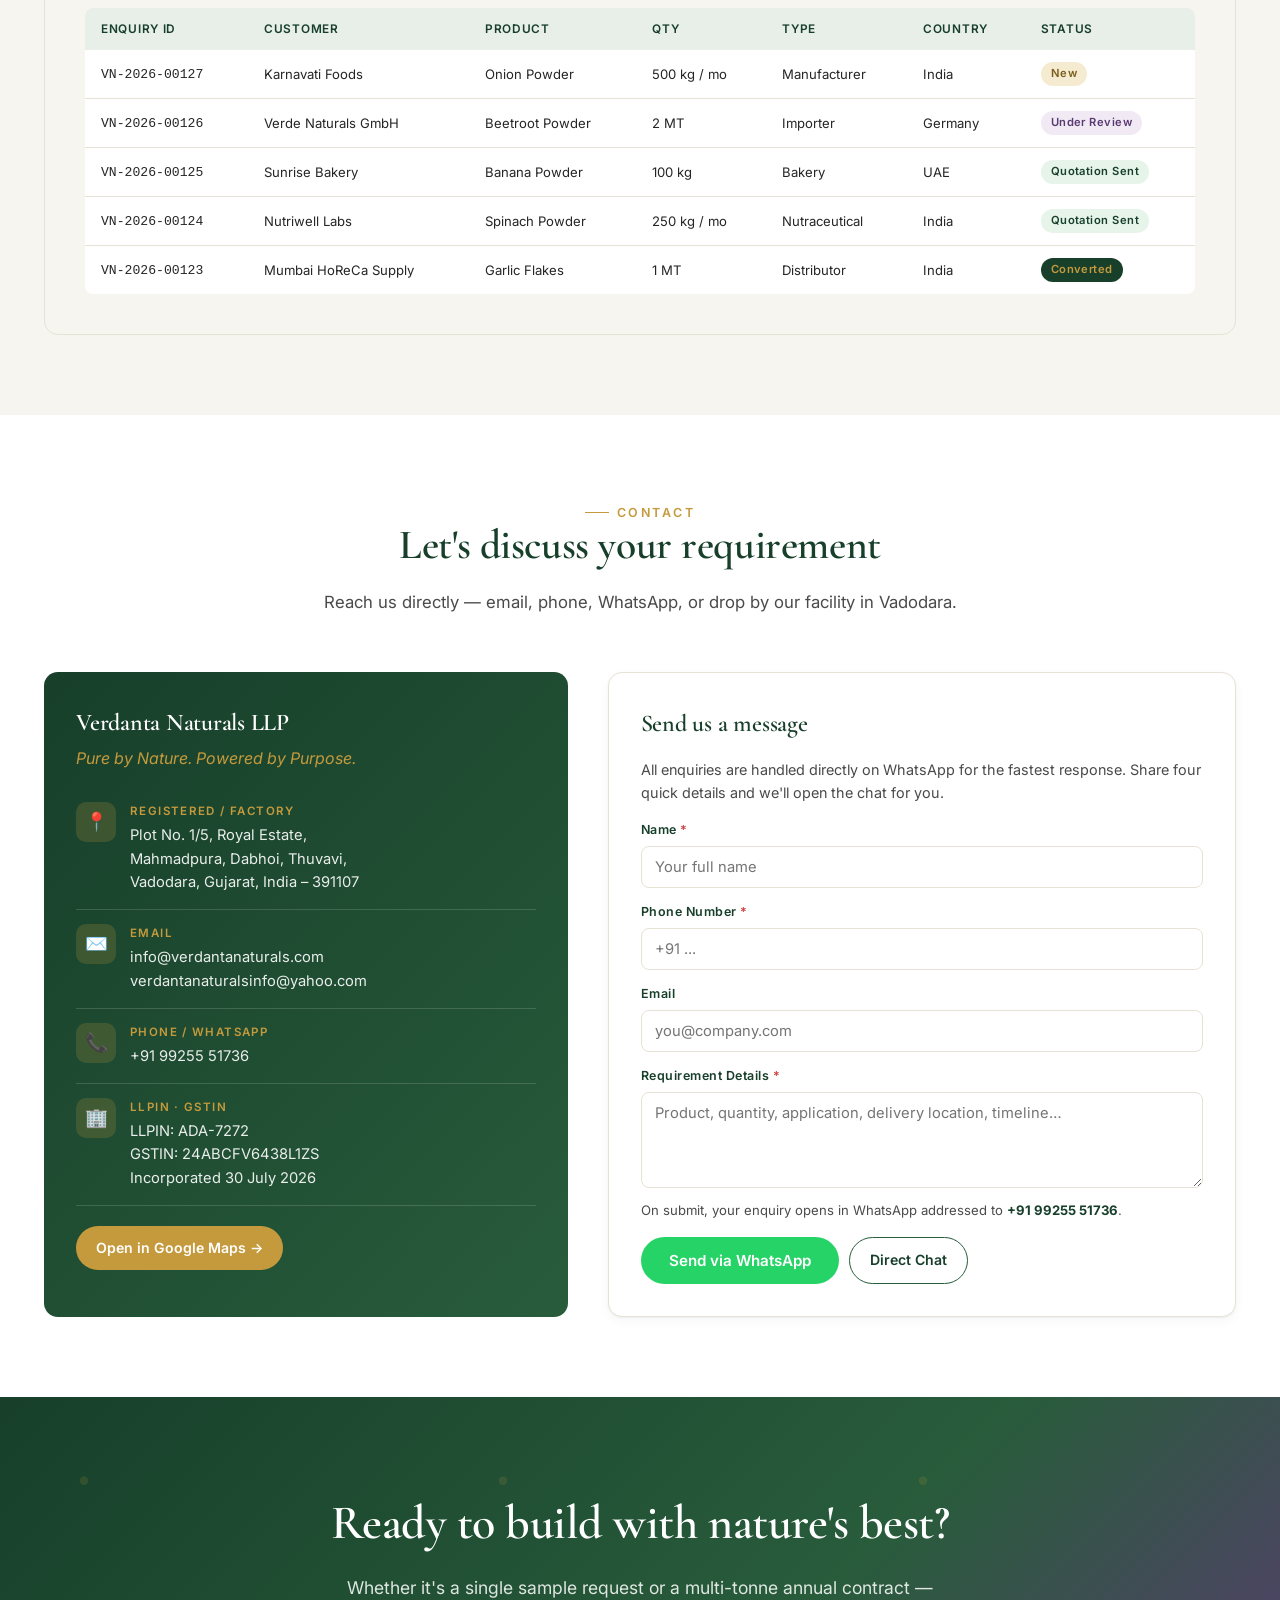
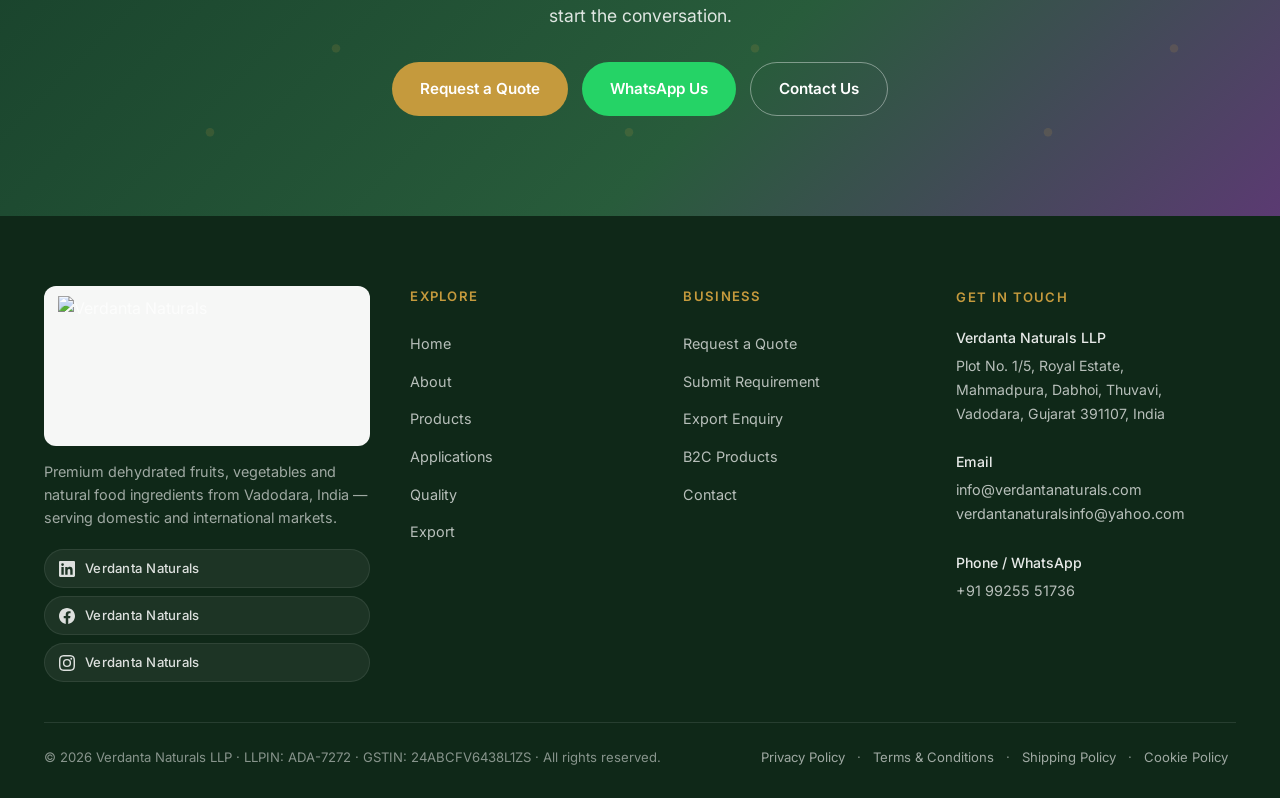
==== commit 6b9b147d: "Add files via upload" ====
--- a/Verdanta Naturals.html
+++ b/Verdanta Naturals.html
@@ -10,7 +10,7 @@
 <link rel="preconnect" href="https://fonts.gstatic.com" crossorigin>
 <link href="https://fonts.googleapis.com/css2?family=Cormorant+Garamond:wght@500;600;700&family=Inter:wght@300;400;500;600;700&display=swap" rel="stylesheet">
 <link rel="stylesheet" href="css/site.css">
-<link rel="icon" href="assets/logo.png">
+<link rel="icon" href="assets/logo-v2.png">
 </head>
 <body>
 
@@ -18,7 +18,7 @@
 <header class="hdr">
   <div class="container hdr-inner">
     <a class="brand" href="#home">
-      <img src="assets/logo.png" alt="Verdanta Naturals LLP logo" class="brand-logo-lg">
+      <img src="assets/logo-v2.png" alt="Verdanta Naturals LLP logo" class="brand-logo-lg">
     </a>
     <nav class="nav">
       <a href="#home" class="active">Home</a>
@@ -435,7 +435,7 @@
   <div class="container">
     <div class="foot-grid">
       <div class="foot-brand">
-        <img src="assets/logo.png" alt="Verdanta Naturals" class="foot-logo-lg">
+        <img src="assets/logo-v2.png" alt="Verdanta Naturals" class="foot-logo-lg">
         <p>Premium dehydrated fruits, vegetables and natural food ingredients from Vadodara, India — serving domestic and international markets.</p>
         <div class="foot-social">
           <a href="https://www.linkedin.com/company/verdantanaturals/?viewAsMember=true" target="_blank" rel="noopener" aria-label="Verdanta Naturals on LinkedIn">
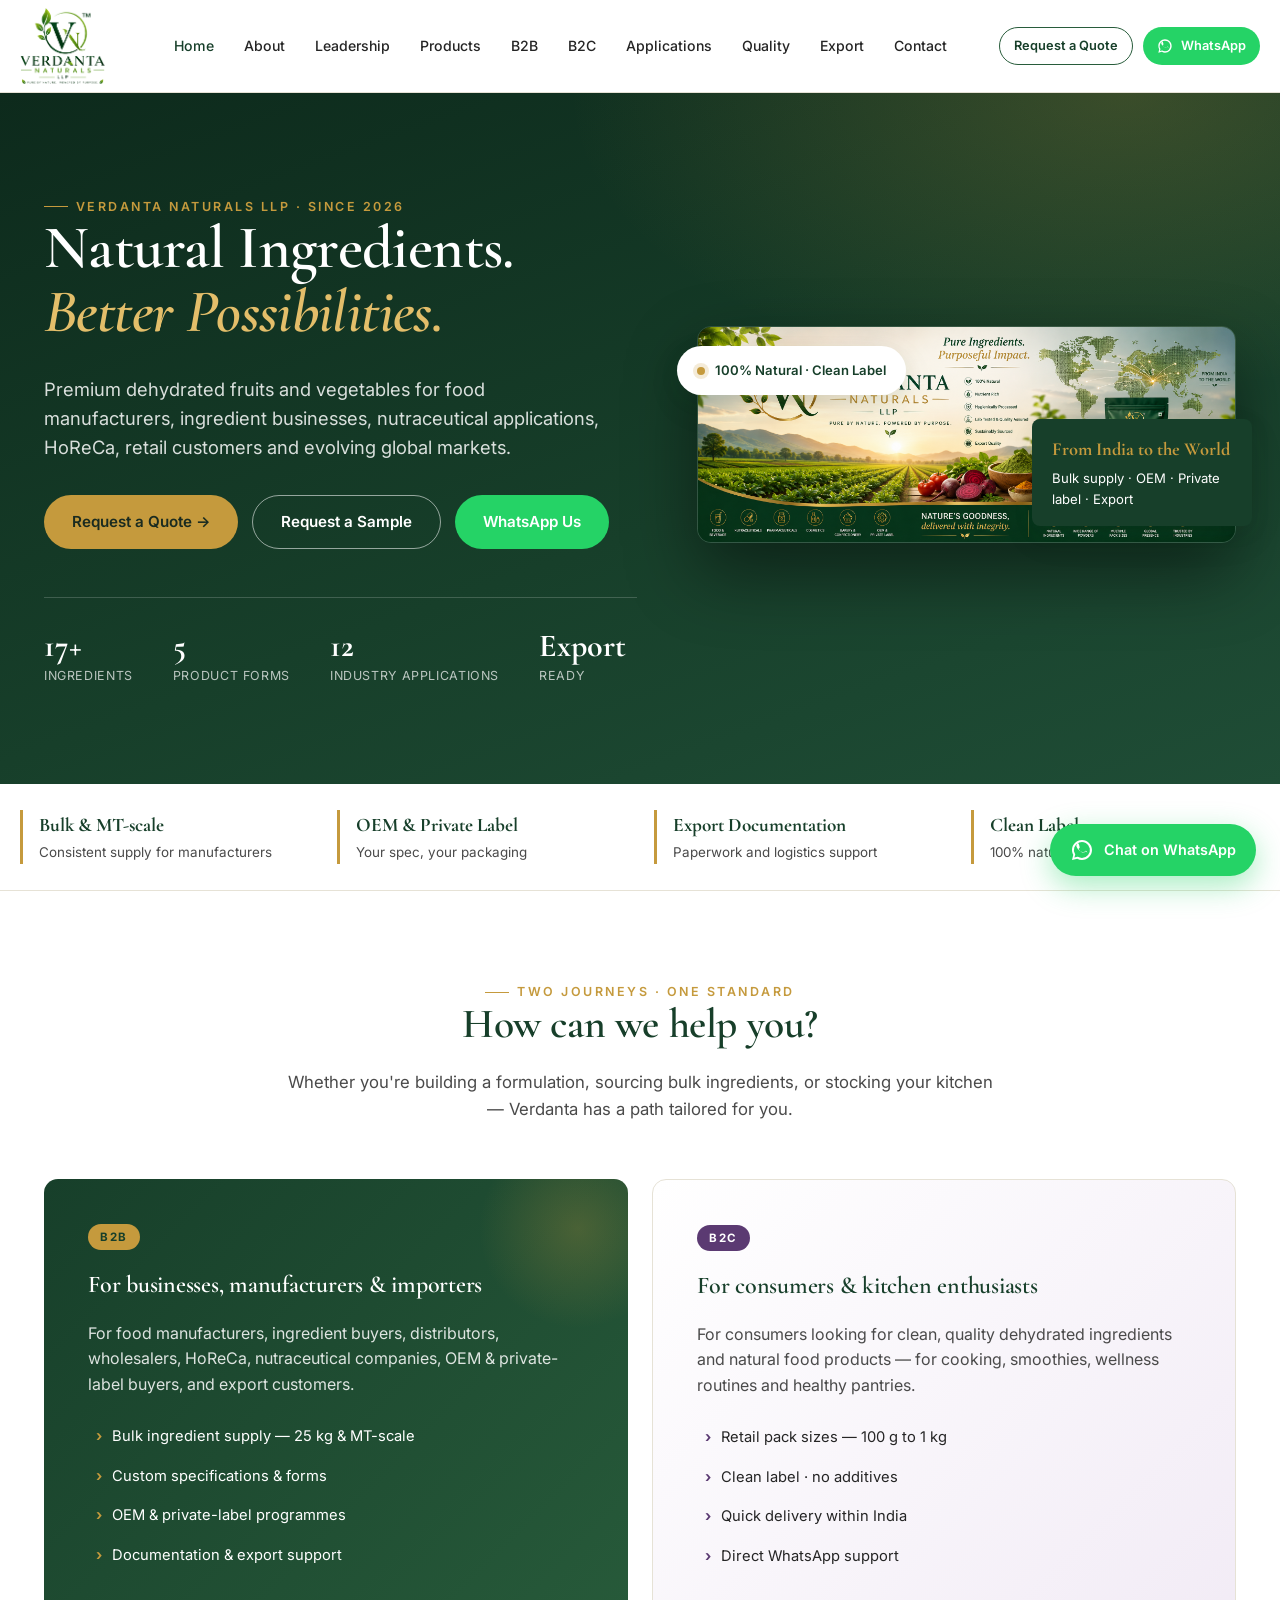
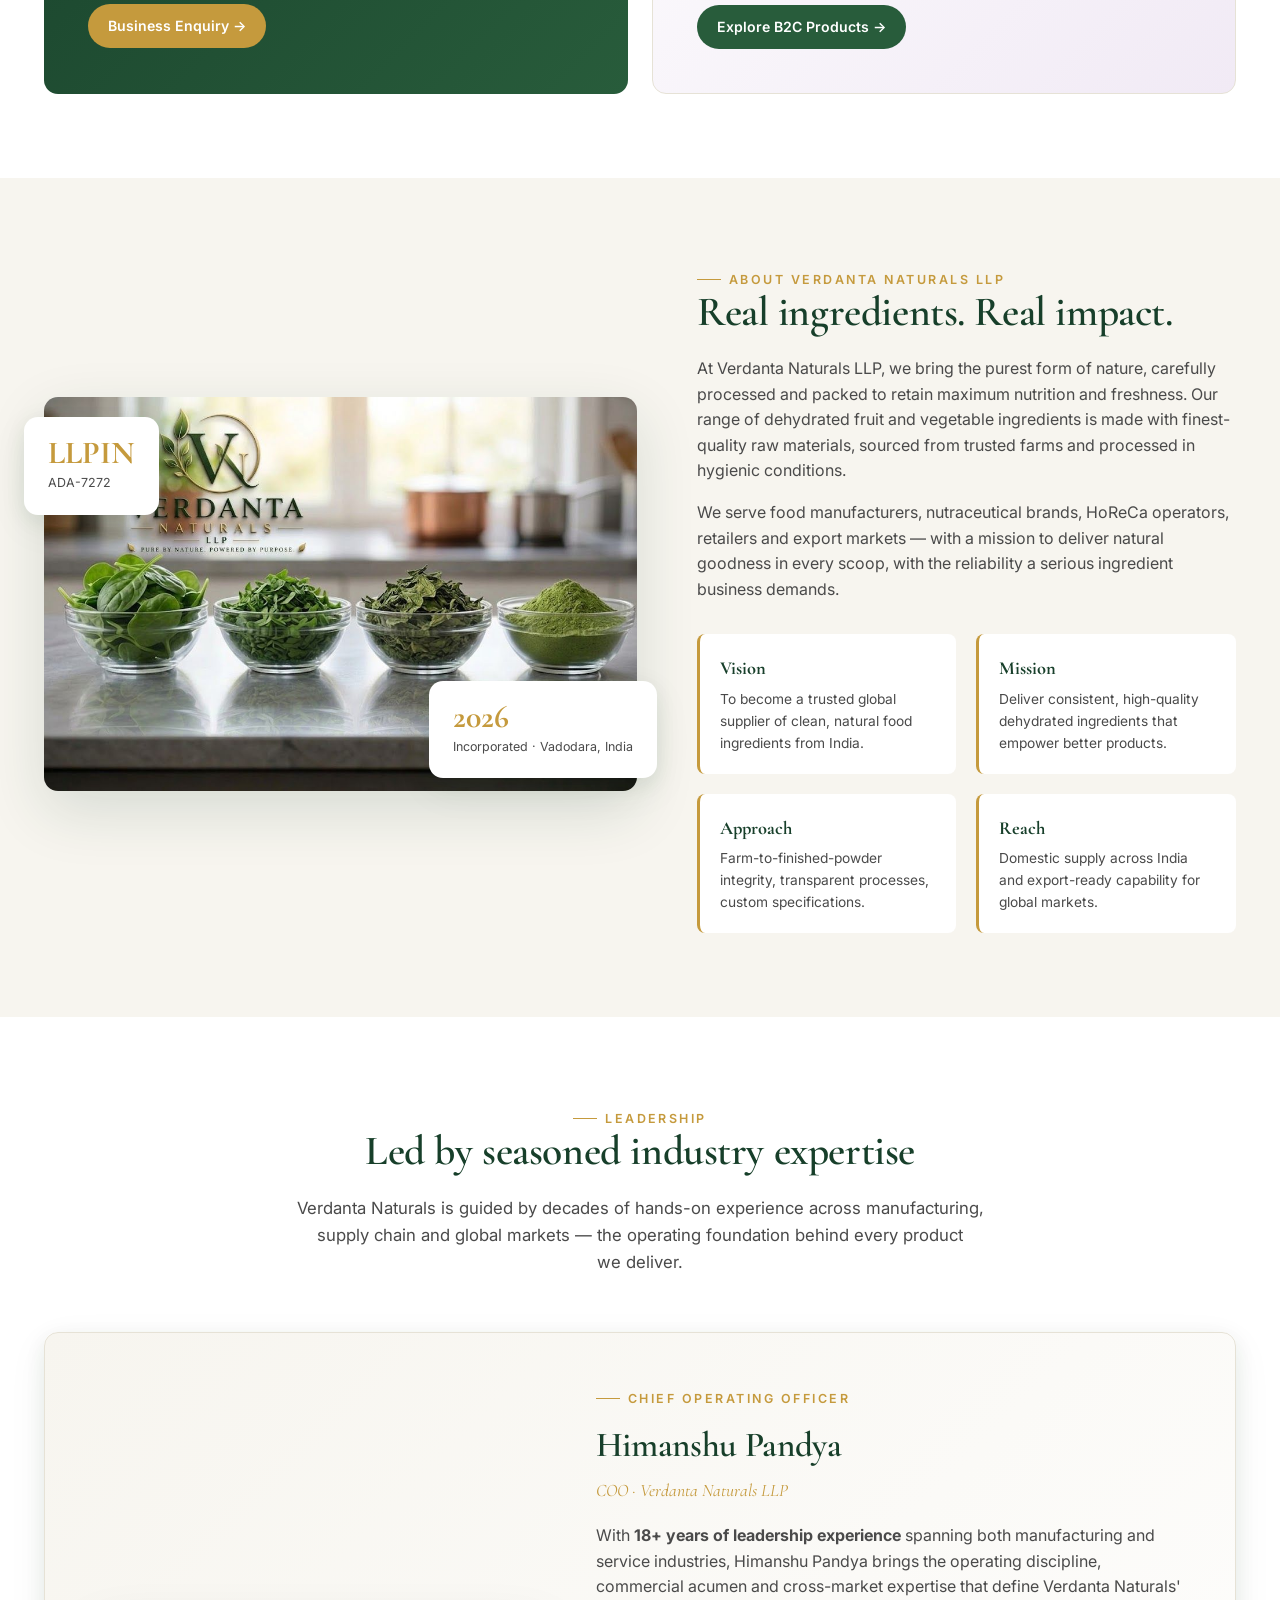
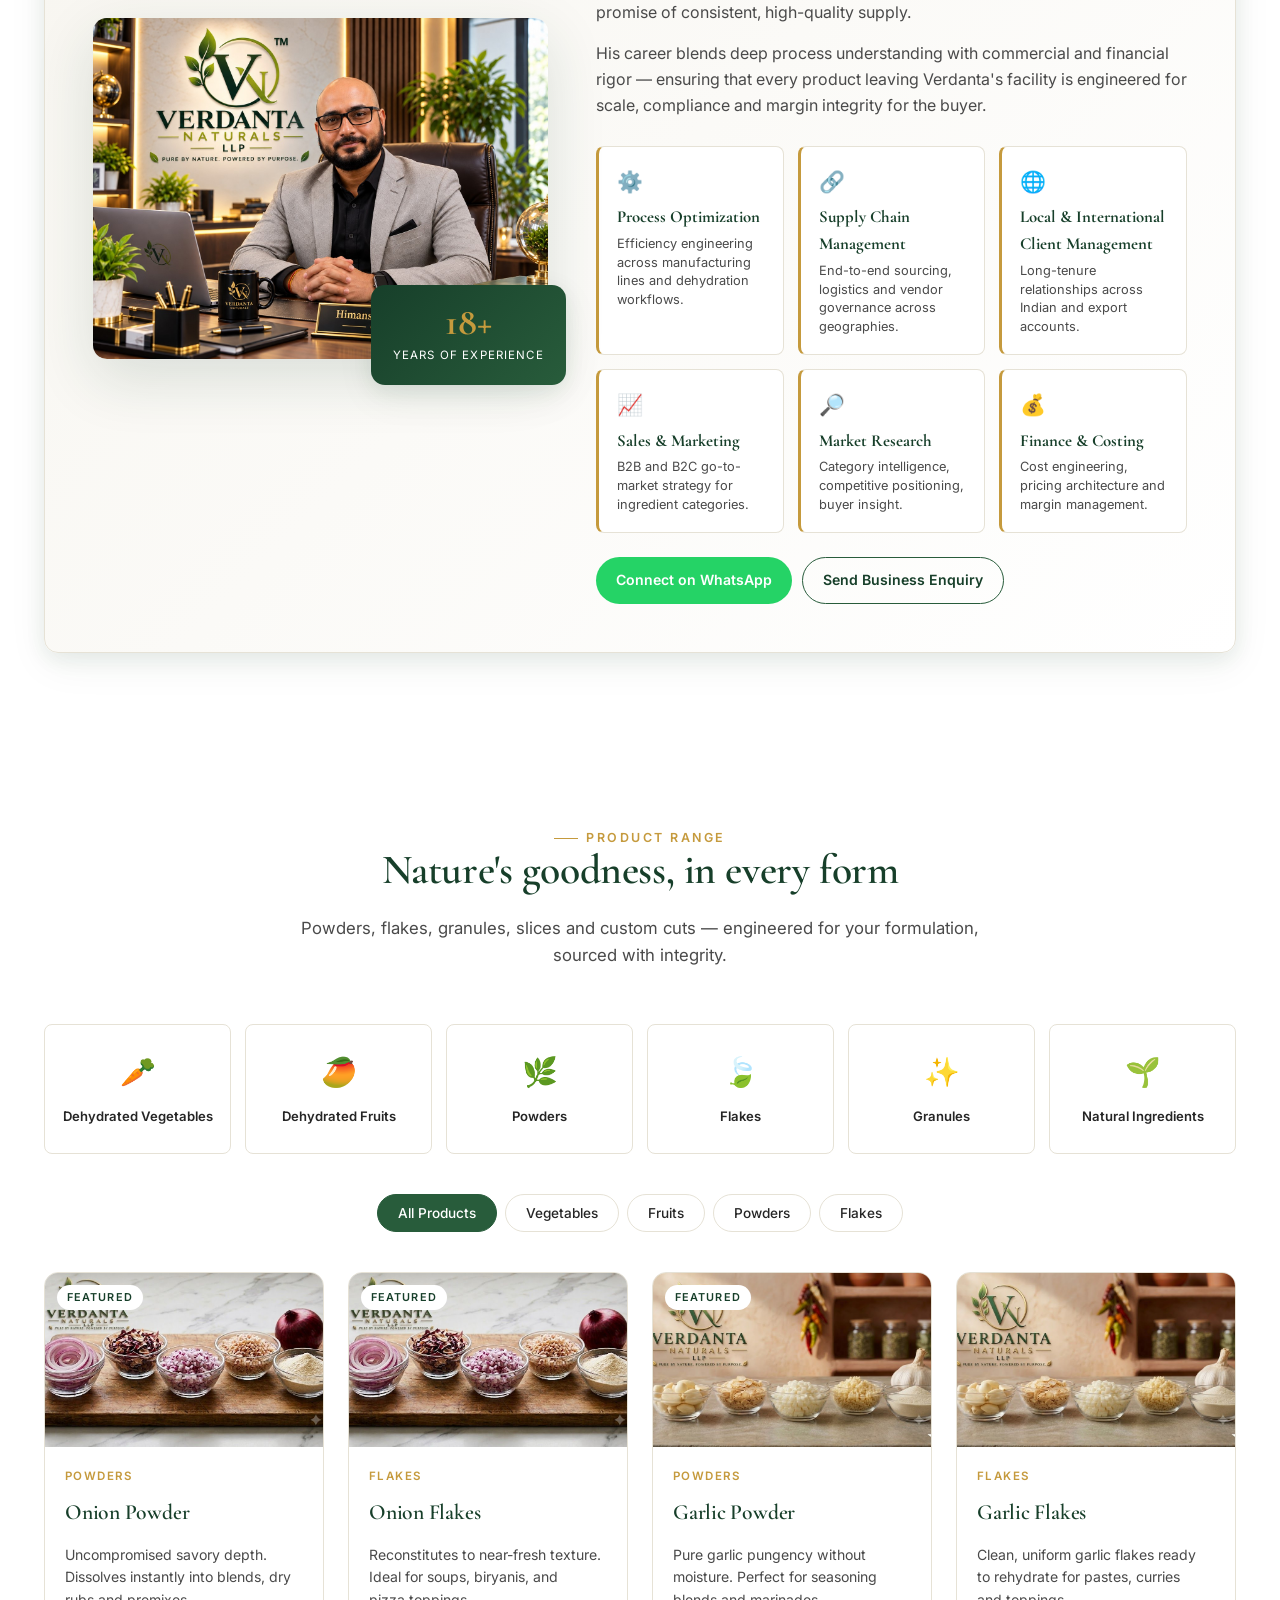
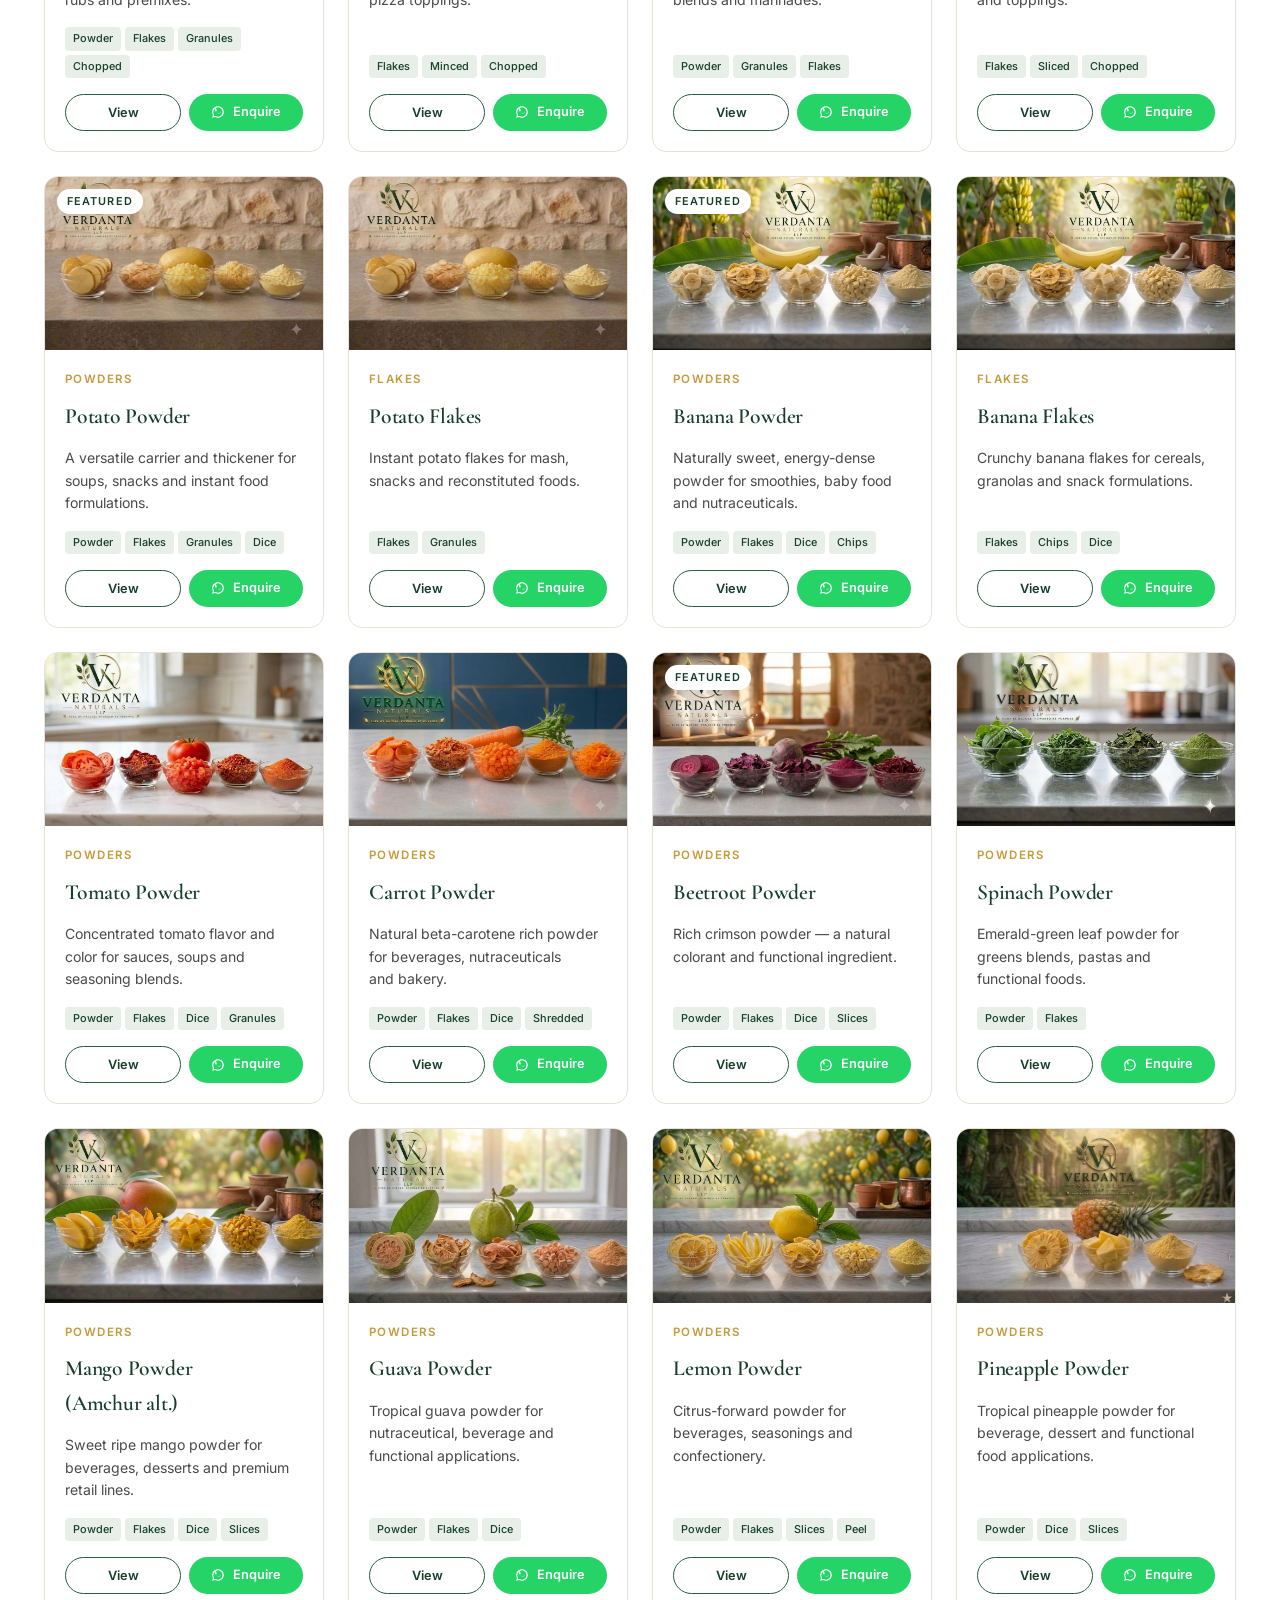
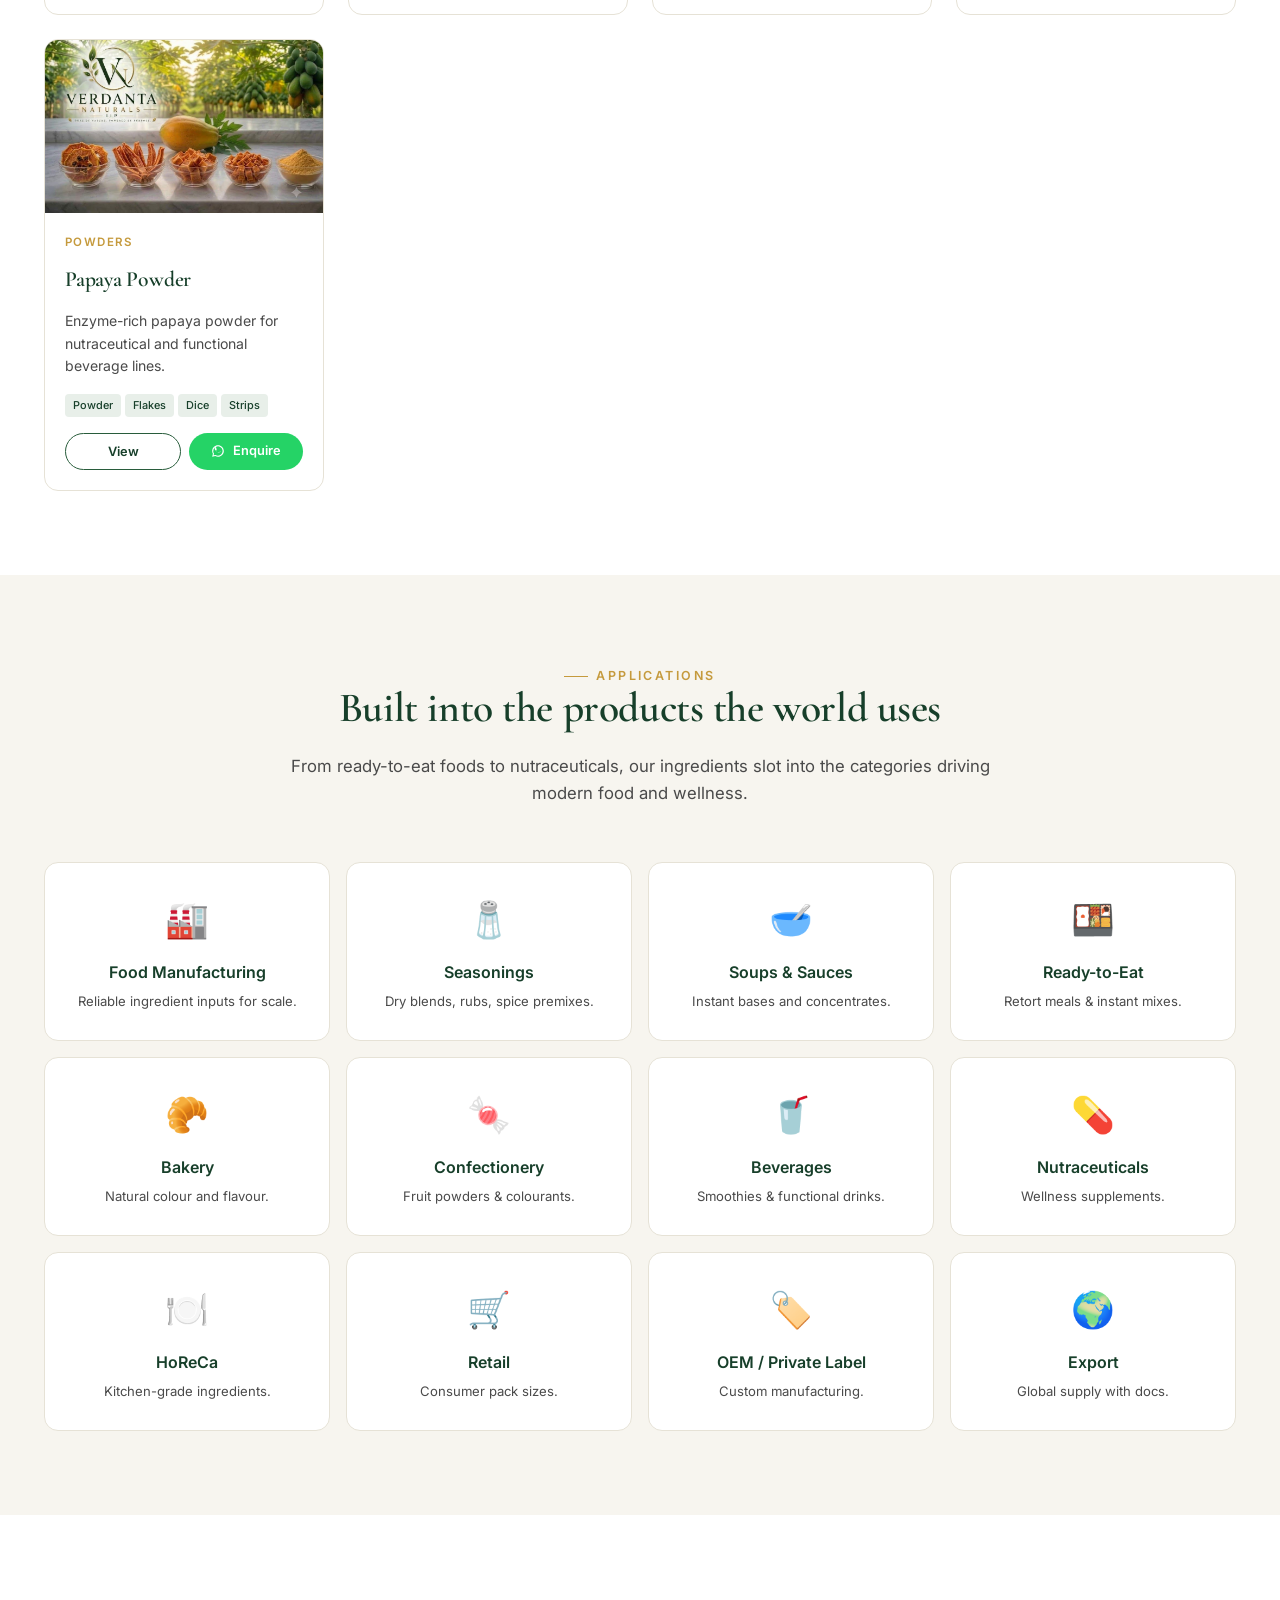
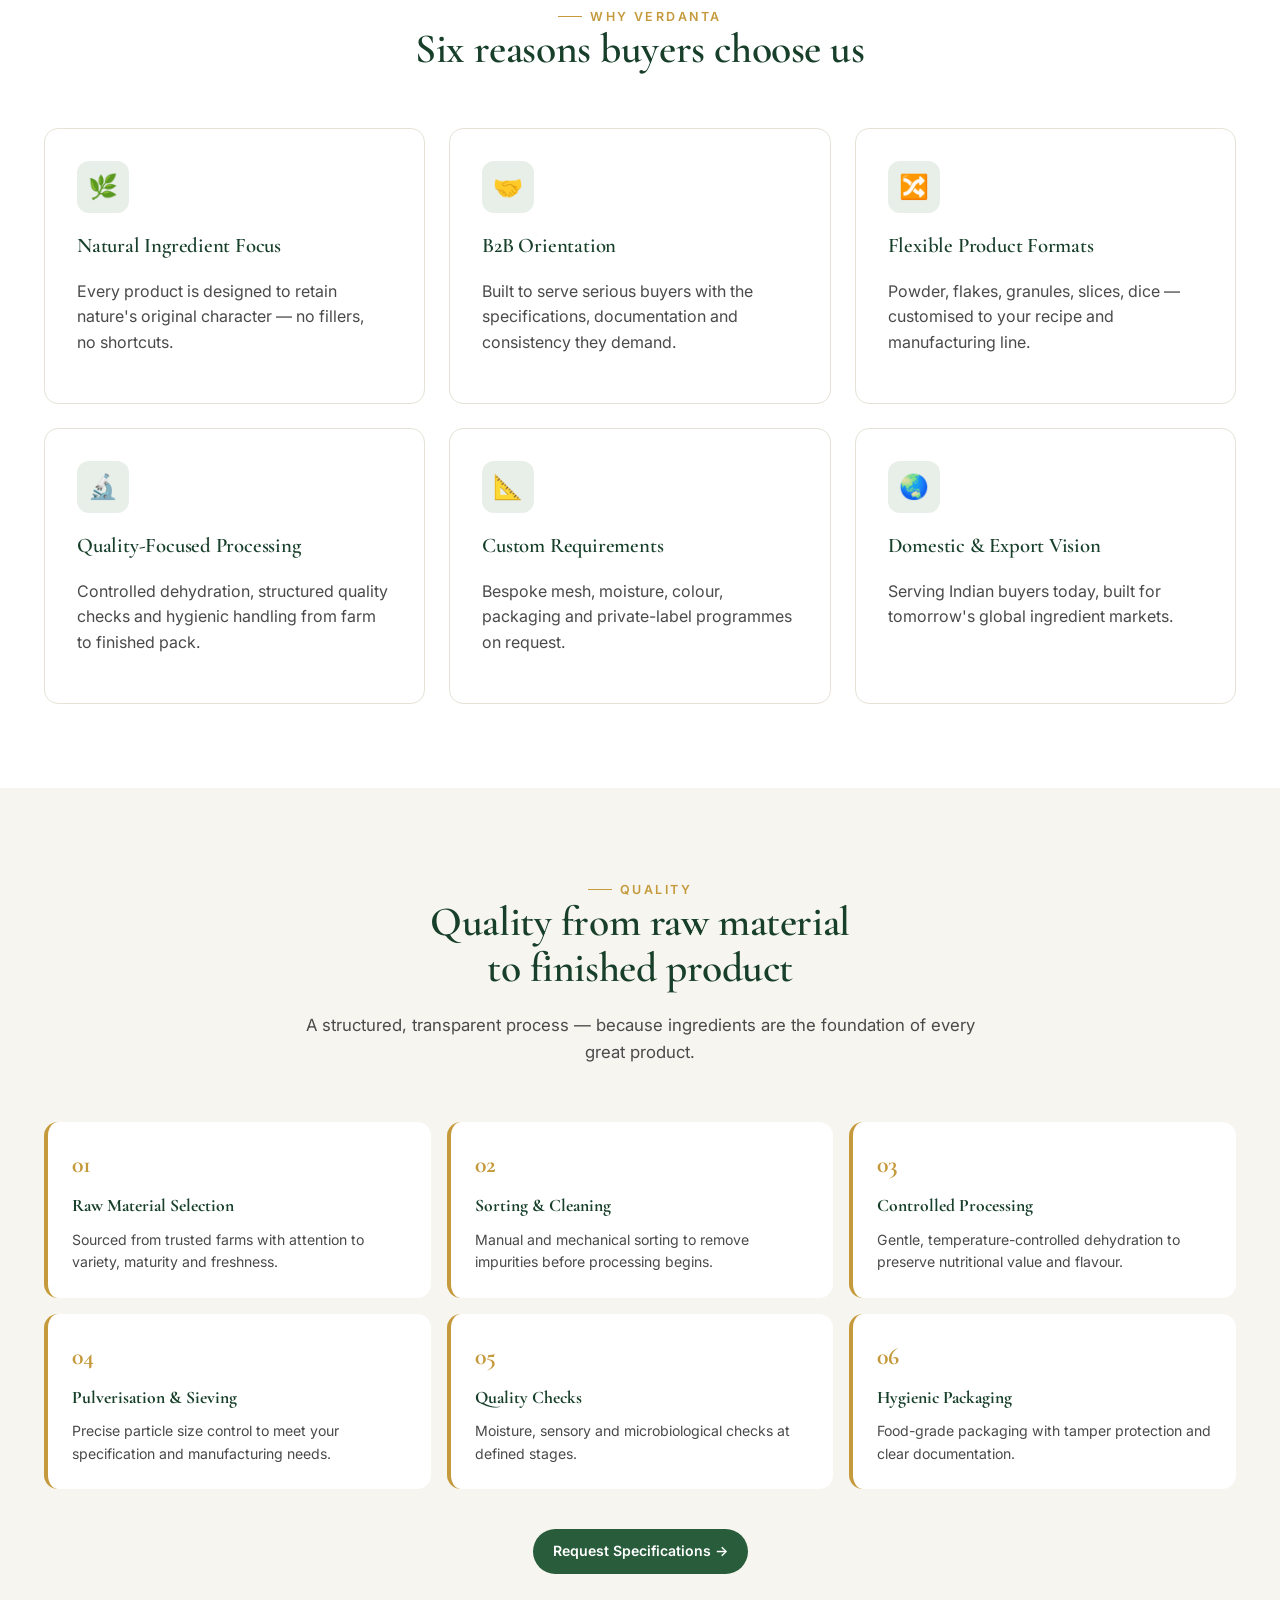
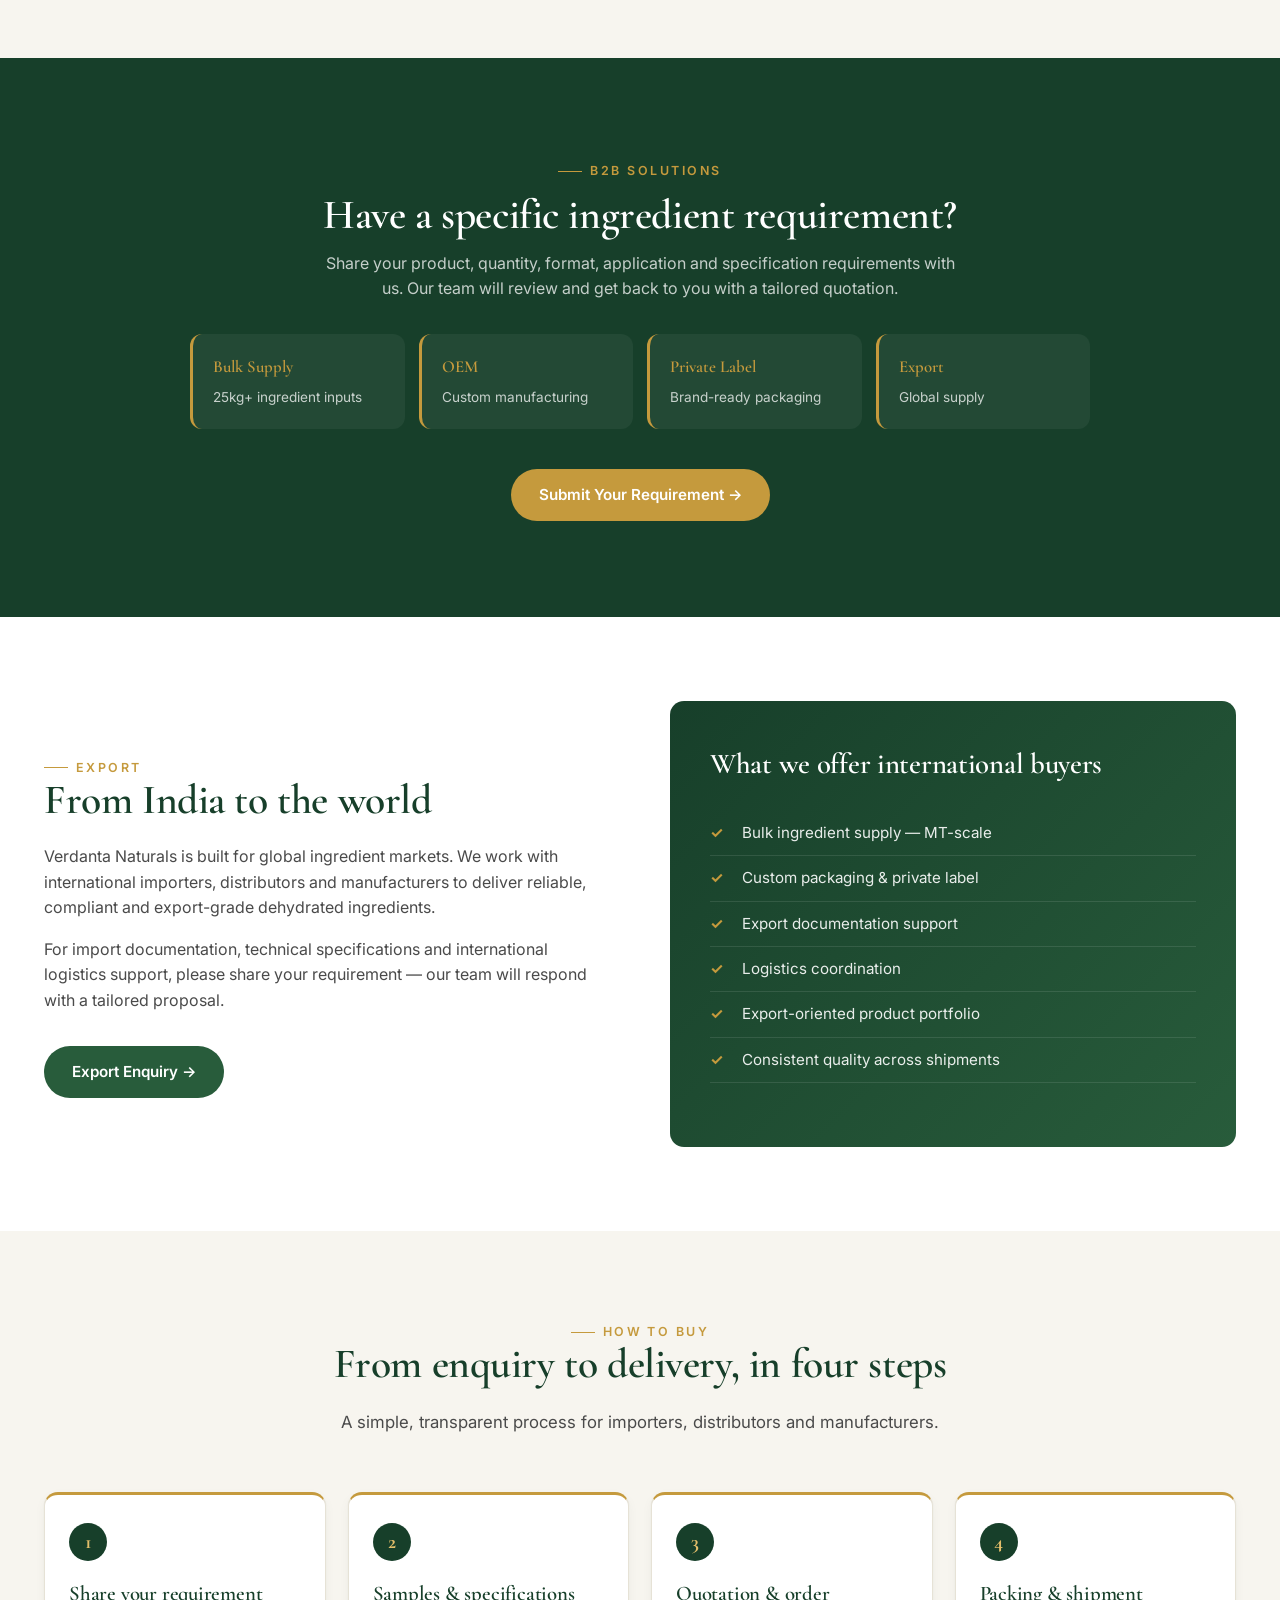
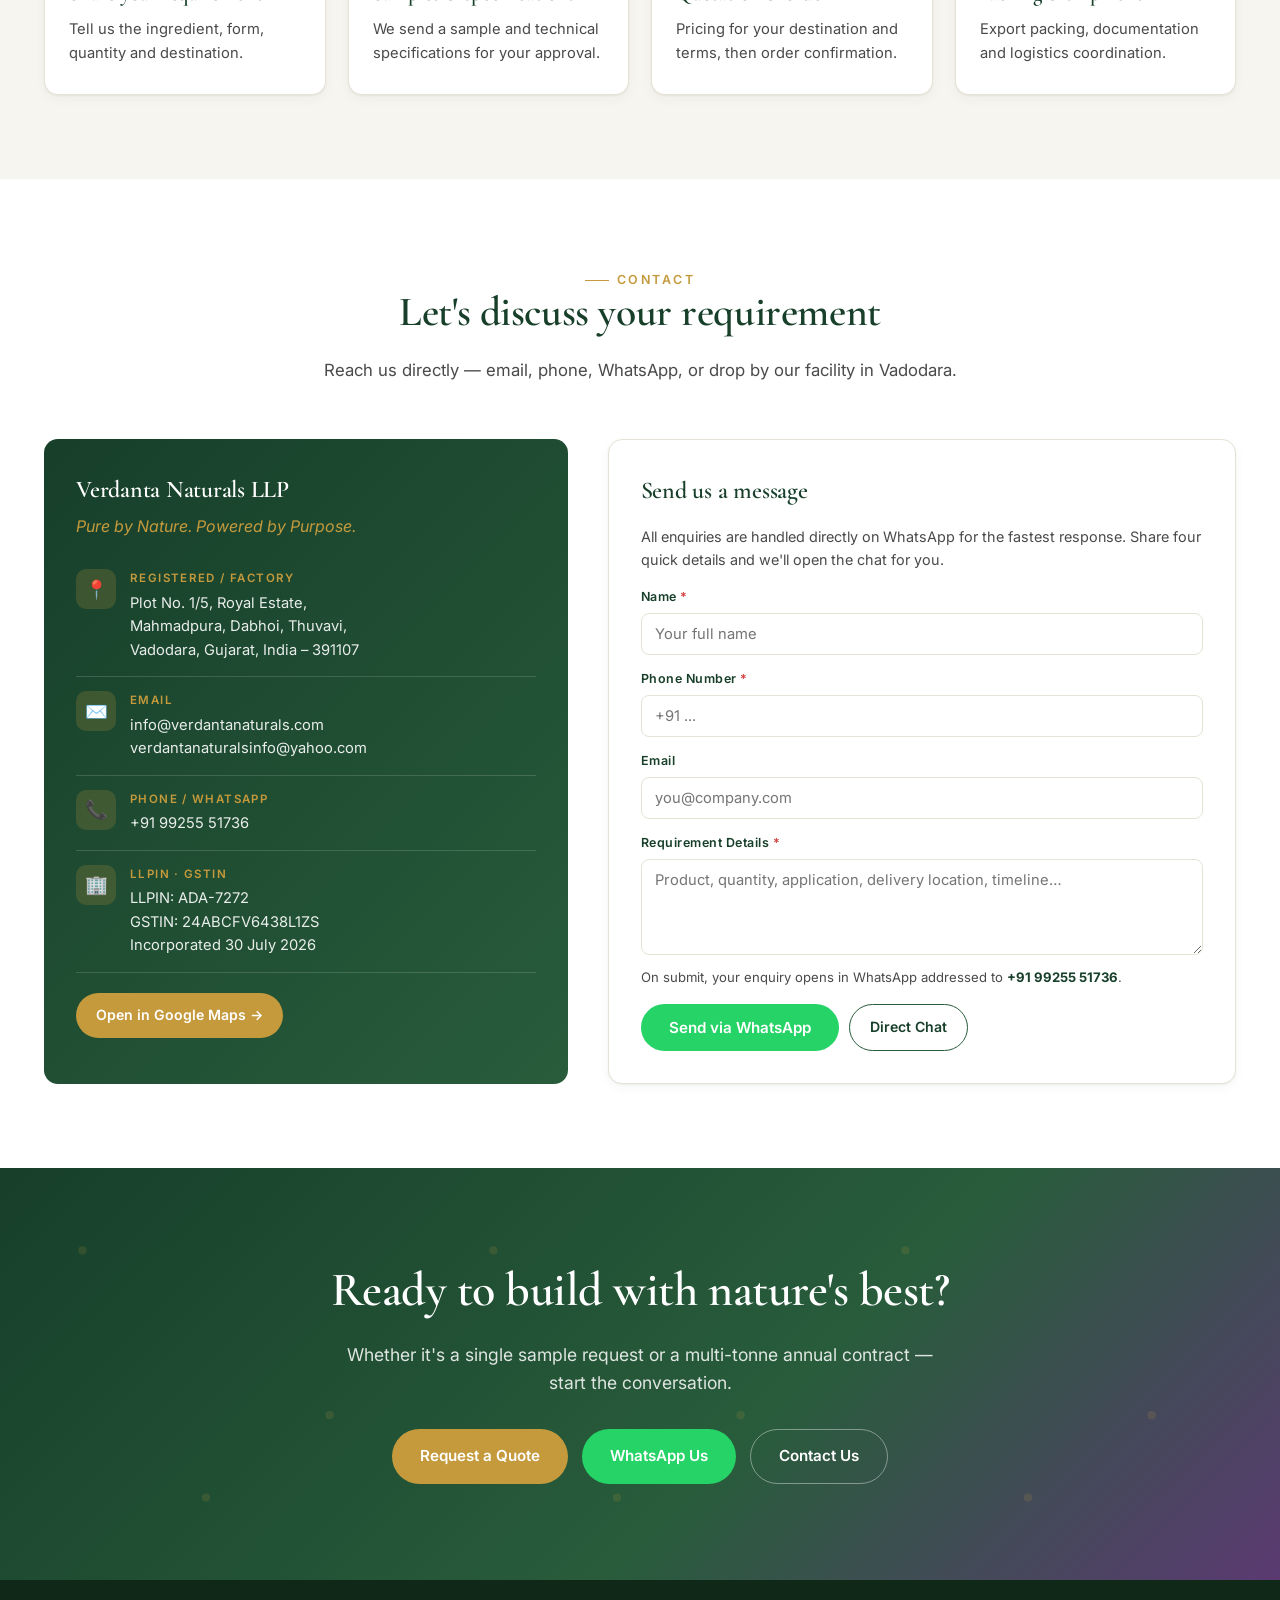
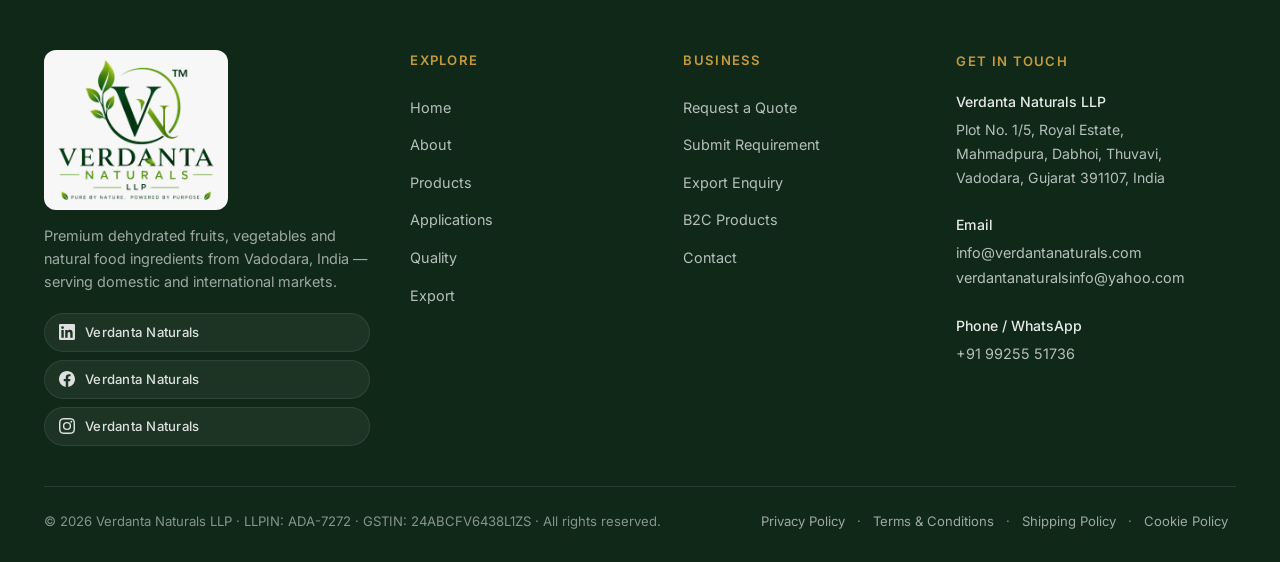
==== commit c310ed67: "Add files via upload" ====
--- a/Verdanta Naturals.html
+++ b/Verdanta Naturals.html
@@ -9,7 +9,12 @@
 <link rel="preconnect" href="https://fonts.googleapis.com">
 <link rel="preconnect" href="https://fonts.gstatic.com" crossorigin>
 <link href="https://fonts.googleapis.com/css2?family=Cormorant+Garamond:wght@500;600;700&family=Inter:wght@300;400;500;600;700&display=swap" rel="stylesheet">
-<link rel="stylesheet" href="css/site.css">
+<link rel="stylesheet" href="css/site.css?v=3">
+<link rel="stylesheet" href="css/premium.css?v=3">
+<meta property="og:type" content="website"><meta property="og:title" content="Verdanta Naturals LLP — Dehydrated Fruit &amp; Vegetable Ingredients from India">
+<meta property="og:description" content="Bulk supply, OEM and private label dehydrated fruits, vegetables and powders for food manufacturers and importers worldwide.">
+<meta property="og:image" content="https://verdantanaturals.com/assets/hero.jpg"><meta name="theme-color" content="#173F2A">
+<script type="application/ld+json">{"@context":"https://schema.org","@type":"Organization","name":"Verdanta Naturals LLP","url":"https://verdantanaturals.com","logo":"https://verdantanaturals.com/assets/logo-v2.png","email":"info@verdantanaturals.com","telephone":"+919925551736","address":{"@type":"PostalAddress","addressLocality":"Vadodara","addressRegion":"Gujarat","addressCountry":"IN"}}</script>
 <link rel="icon" href="assets/logo-v2.png">
 </head>
 <body>
@@ -53,7 +58,7 @@
         <p class="lede">Premium dehydrated fruits and vegetables for food manufacturers, ingredient businesses, nutraceutical applications, HoReCa, retail customers and evolving global markets.</p>
         <div class="hero-ctas">
           <a class="btn btn-primary btn-lg" href="#" data-quick>Request a Quote →</a>
-          <a class="btn btn-ghost btn-lg" href="#products">Explore Products</a>
+          <a class="btn btn-ghost btn-lg" href="#" data-quick>Request a Sample</a>
           <a class="btn btn-wa btn-lg" href="https://wa.me/919925551736" target="_blank">WhatsApp Us</a>
         </div>
         <div class="hero-stats">
@@ -72,6 +77,13 @@
   </div>
 </section>
 
+
+<div class="trust"><div class="container trust-in">
+<div><b>Bulk &amp; MT-scale</b><span>Consistent supply for manufacturers</span></div>
+<div><b>OEM &amp; Private Label</b><span>Your spec, your packaging</span></div>
+<div><b>Export Documentation</b><span>Paperwork and logistics support</span></div>
+<div><b>Clean Label</b><span>100% natural ingredients</span></div>
+</div></div>
 <!-- ===================== B2B / B2C SPLIT ===================== -->
 <section id="b2b">
   <div class="container">
@@ -310,7 +322,7 @@
 </section>
 
 <!-- ===================== ADMIN PREVIEW ===================== -->
-<section class="section-alt" id="admin">
+<section class="section-alt" id="admin" hidden>
   <div class="container">
     <div class="section-head">
       <span class="eyebrow">For the Verdanta team</span>
@@ -351,6 +363,15 @@
 </section>
 
 <!-- ===================== CONTACT ===================== -->
+<section class="steps-sec" id="process"><div class="container">
+<div class="section-head"><span class="eyebrow">How to buy</span><h2>From enquiry to delivery, in four steps</h2><p>A simple, transparent process for importers, distributors and manufacturers.</p></div>
+<div class="steps">
+<div class="step"><h3>Share your requirement</h3><p>Tell us the ingredient, form, quantity and destination.</p></div>
+<div class="step"><h3>Samples &amp; specifications</h3><p>We send a sample and technical specifications for your approval.</p></div>
+<div class="step"><h3>Quotation &amp; order</h3><p>Pricing for your destination and terms, then order confirmation.</p></div>
+<div class="step"><h3>Packing &amp; shipment</h3><p>Export packing, documentation and logistics coordination.</p></div>
+</div></div></section>
+
 <section id="contact">
   <div class="container">
     <div class="section-head">
--- a/css/site.css
+++ b/css/site.css
@@ -48,7 +48,7 @@
 .hdr { position: sticky; top: 0; z-index: 100; background: rgba(255,255,255,.96); backdrop-filter: blur(12px); border-bottom: 1px solid var(--line); }
 .hdr-inner { display: flex; align-items: center; gap: 28px; padding: 14px 0; }
 .brand { display: flex; align-items: center; gap: 12px; text-decoration: none; }
-.brand img.brand-logo-lg { height: 120px; width: auto; display: block; }
+.brand img.brand-logo-lg { height: 118px; width: auto; display: block; }
 .brand { flex-direction: column; align-items: flex-start; gap: 4px; }
 .brand-txt { display: flex; flex-direction: column; line-height: 1.1; margin-top: 2px; }
 .brand-txt b { font-family: 'Cormorant Garamond', serif; font-size: 1.05rem; color: var(--green-deep); letter-spacing: .04em; }
--- a/css/premium.css
+++ b/css/premium.css
@@ -0,0 +1,40 @@
+/* Premium layer — loaded after site.css */
+[hidden]{display:none!important}
+html{scroll-padding-top:96px}
+.hdr-inner{padding:8px 0}
+.brand img.brand-logo-lg{height:76px}
+@media(max-width:640px){.brand img.brand-logo-lg{height:56px}}
+.nav a{font-weight:500}
+
+.hero{padding:96px 0 110px;background:radial-gradient(900px 480px at 88% 0%,rgba(197,154,61,.22),transparent 62%),linear-gradient(160deg,#0d2a1c 0%,#173F2A 58%,#1f4d36 100%)}
+.hero::before,.hero::after{display:none}
+.hero h1{color:#fff}
+.hero h1 span.acc{color:#E3BE6A}
+.hero .lede{color:rgba(255,255,255,.84)}
+.hero .btn-primary{background:var(--gold);color:#1a2b20}
+.hero .btn-primary:hover{background:#d8ac4d;color:#1a2b20}
+.hero .btn-ghost{color:#fff;border-color:rgba(255,255,255,.55)}
+.hero .btn-ghost:hover{background:#fff;color:var(--green-deep)}
+.hero-stats{border-top:1px solid rgba(255,255,255,.18)}
+.hero-stats .stat b{color:#fff}
+.hero-stats .stat span{color:rgba(255,255,255,.7)}
+.hero-visual img{box-shadow:0 30px 70px rgba(0,0,0,.45);border:1px solid rgba(255,255,255,.12)}
+
+.trust{background:#fff;border-bottom:1px solid var(--line)}
+.trust-in{display:grid;grid-template-columns:repeat(4,1fr);gap:28px;padding:26px 0}
+.trust-in div{display:flex;flex-direction:column;gap:2px;padding-left:16px;border-left:3px solid var(--gold)}
+.trust-in b{font-family:'Cormorant Garamond',serif;font-size:1.2rem;color:var(--green-deep)}
+.trust-in span{font-size:.84rem;color:var(--char-soft)}
+
+.steps-sec{background:var(--off)}
+.steps{display:grid;grid-template-columns:repeat(4,1fr);gap:22px;margin-top:40px;counter-reset:s}
+.step{counter-increment:s;background:#fff;border:1px solid var(--line);border-top:3px solid var(--gold);border-radius:14px;padding:28px 24px;box-shadow:var(--shadow-sm)}
+.step::before{content:counter(s);display:grid;place-items:center;width:38px;height:38px;border-radius:50%;background:var(--green-deep);color:#E3BE6A;font-family:'Cormorant Garamond',serif;font-size:1.25rem;font-weight:700;margin-bottom:16px}
+.step h3{font-size:1.3rem;margin-bottom:.4em}
+.step p{margin:0;font-size:.92rem;color:var(--char-soft)}
+
+section{padding-top:84px;padding-bottom:84px}
+.hero,.final-cta,.section-dark{padding-top:96px;padding-bottom:96px}
+.btn:focus-visible,a:focus-visible,button:focus-visible{outline:3px solid #E3BE6A;outline-offset:3px}
+@media(max-width:900px){.trust-in,.steps{grid-template-columns:repeat(2,1fr)}}
+@media(max-width:560px){.trust-in,.steps{grid-template-columns:1fr}.hero{padding:64px 0 72px}section{padding-top:60px;padding-bottom:60px}}
